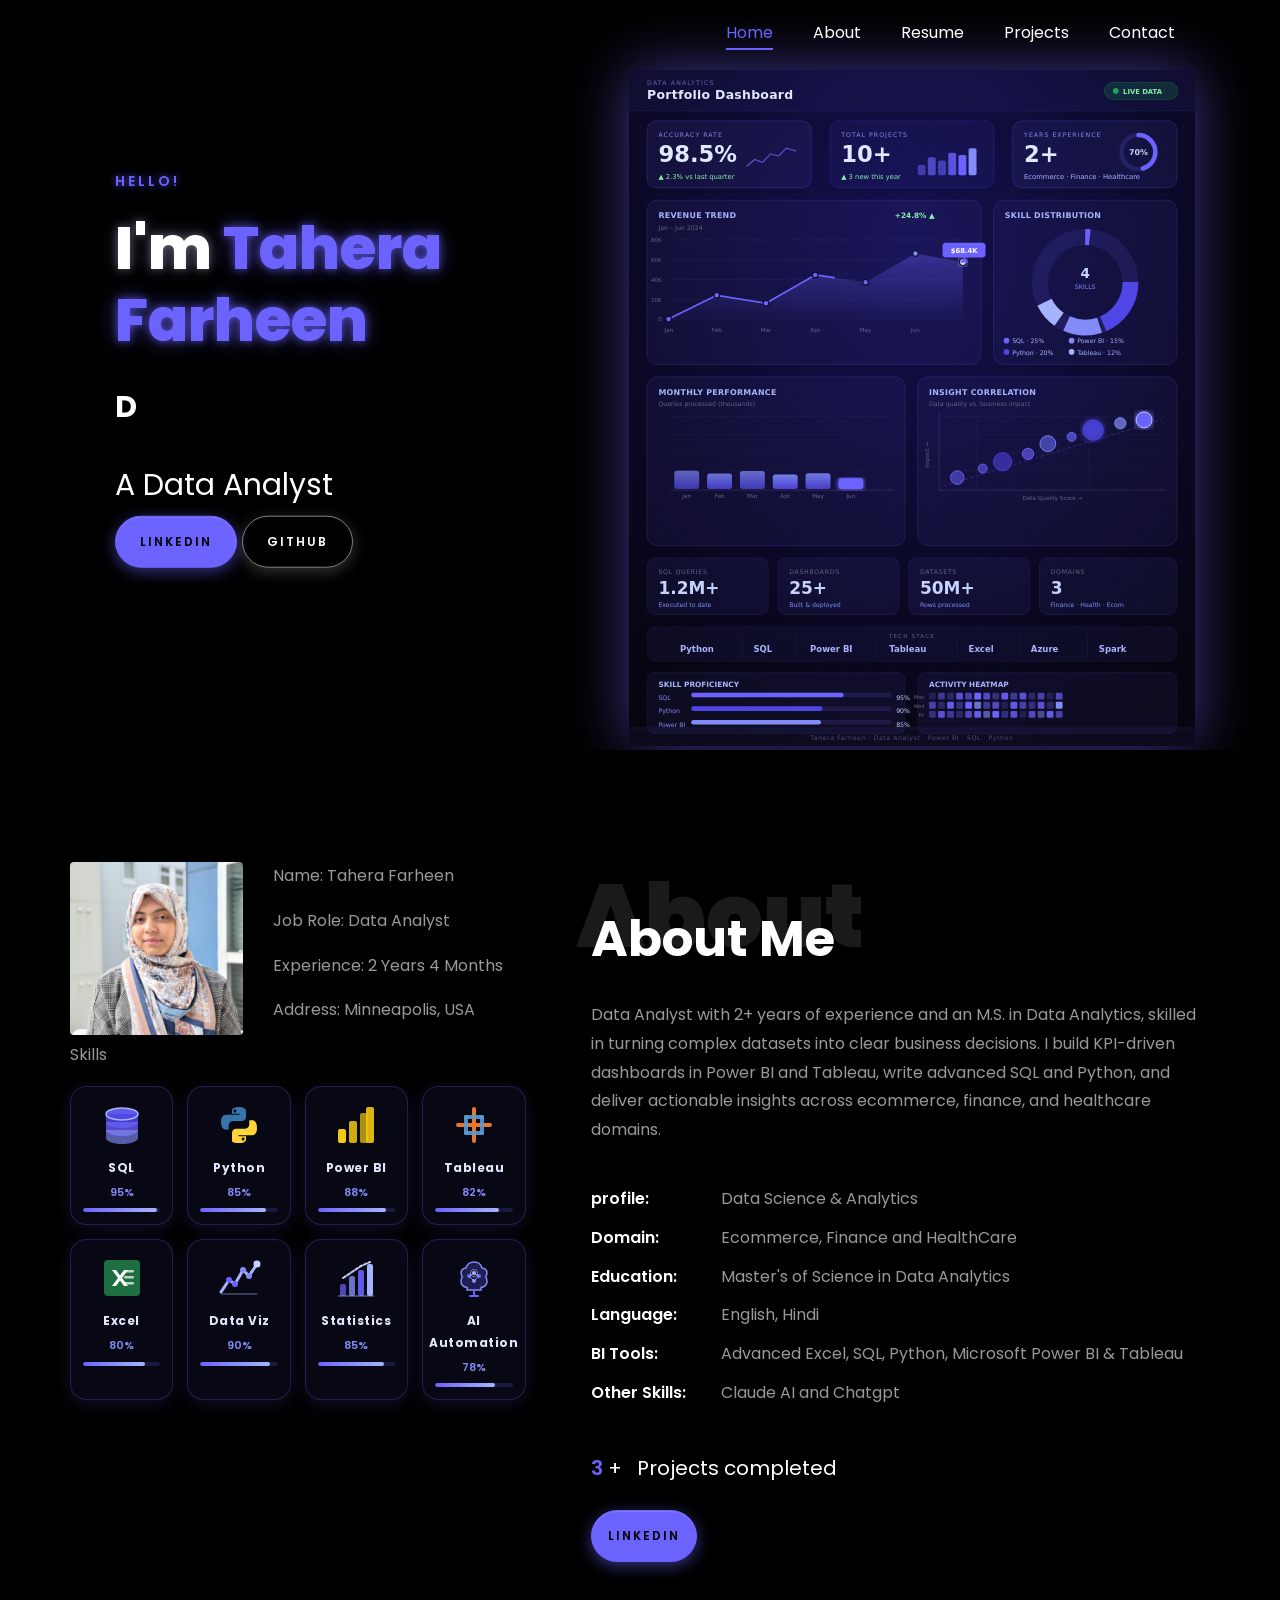
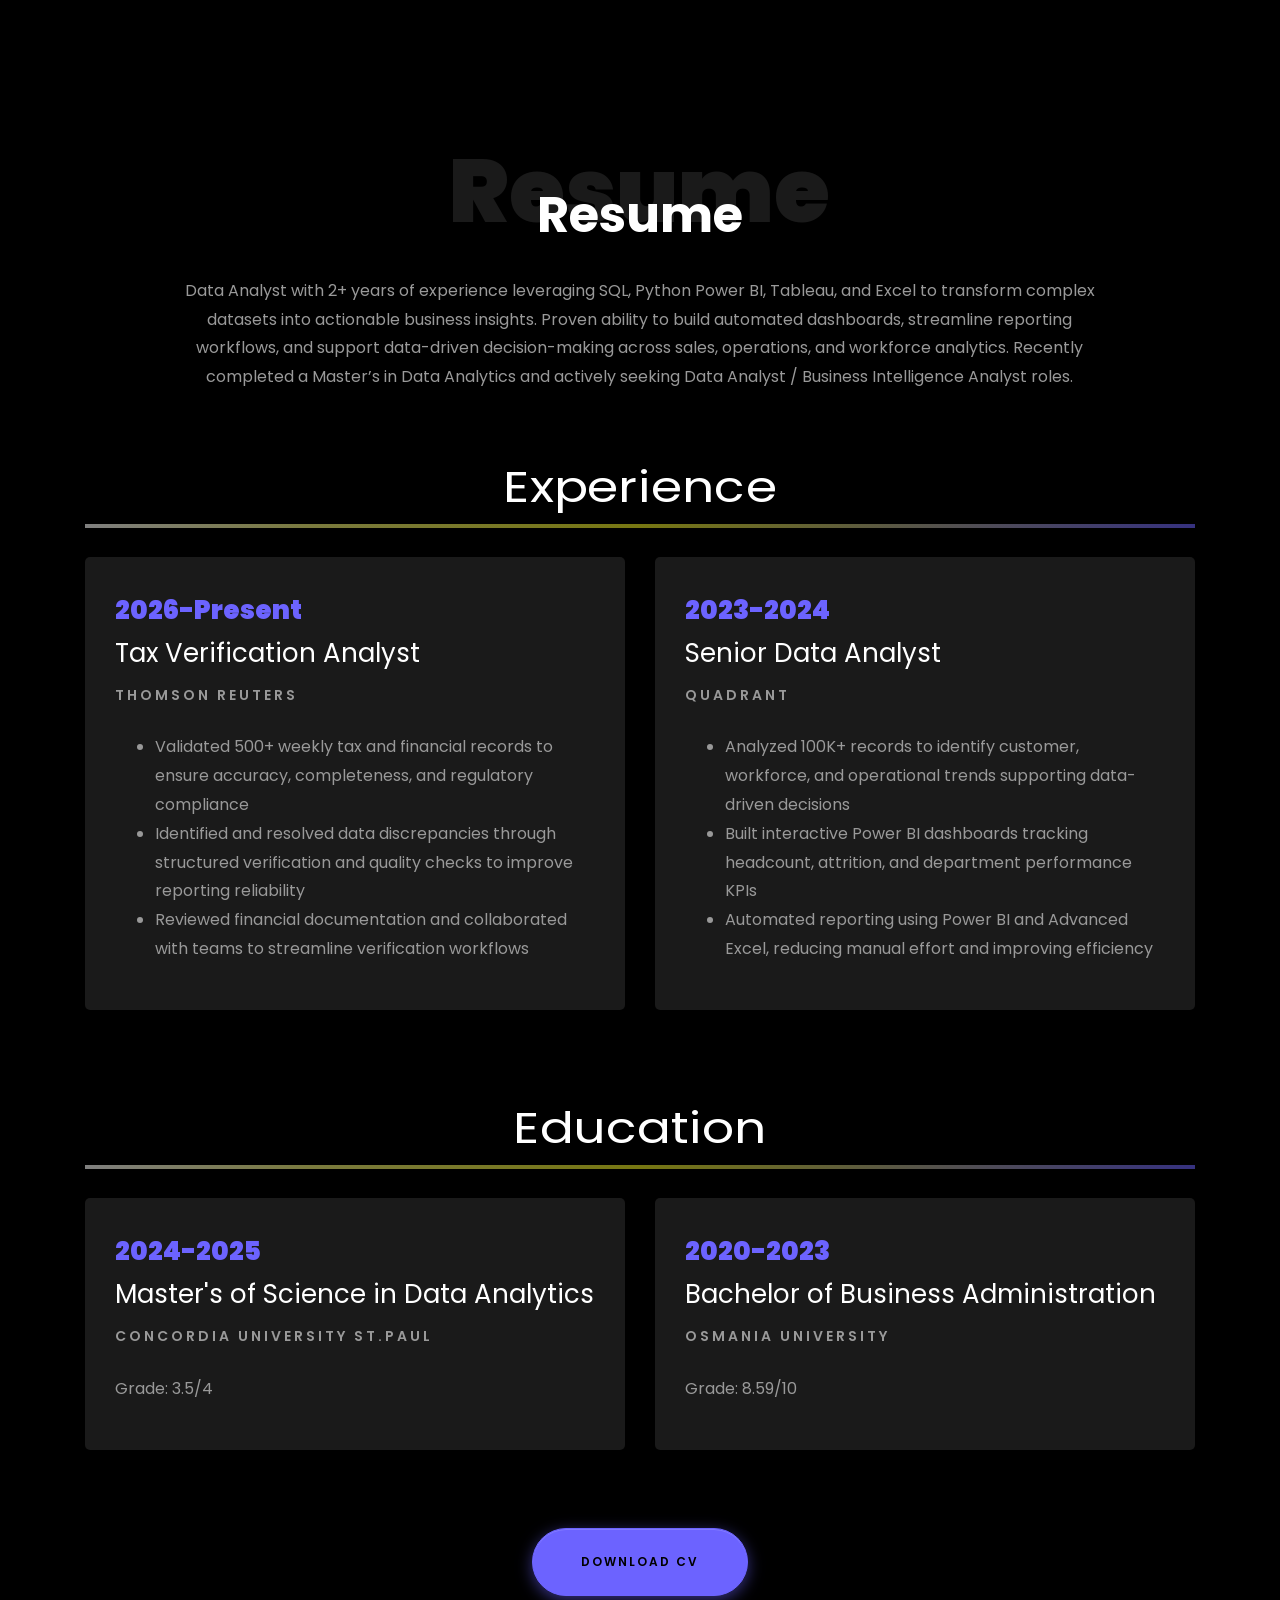
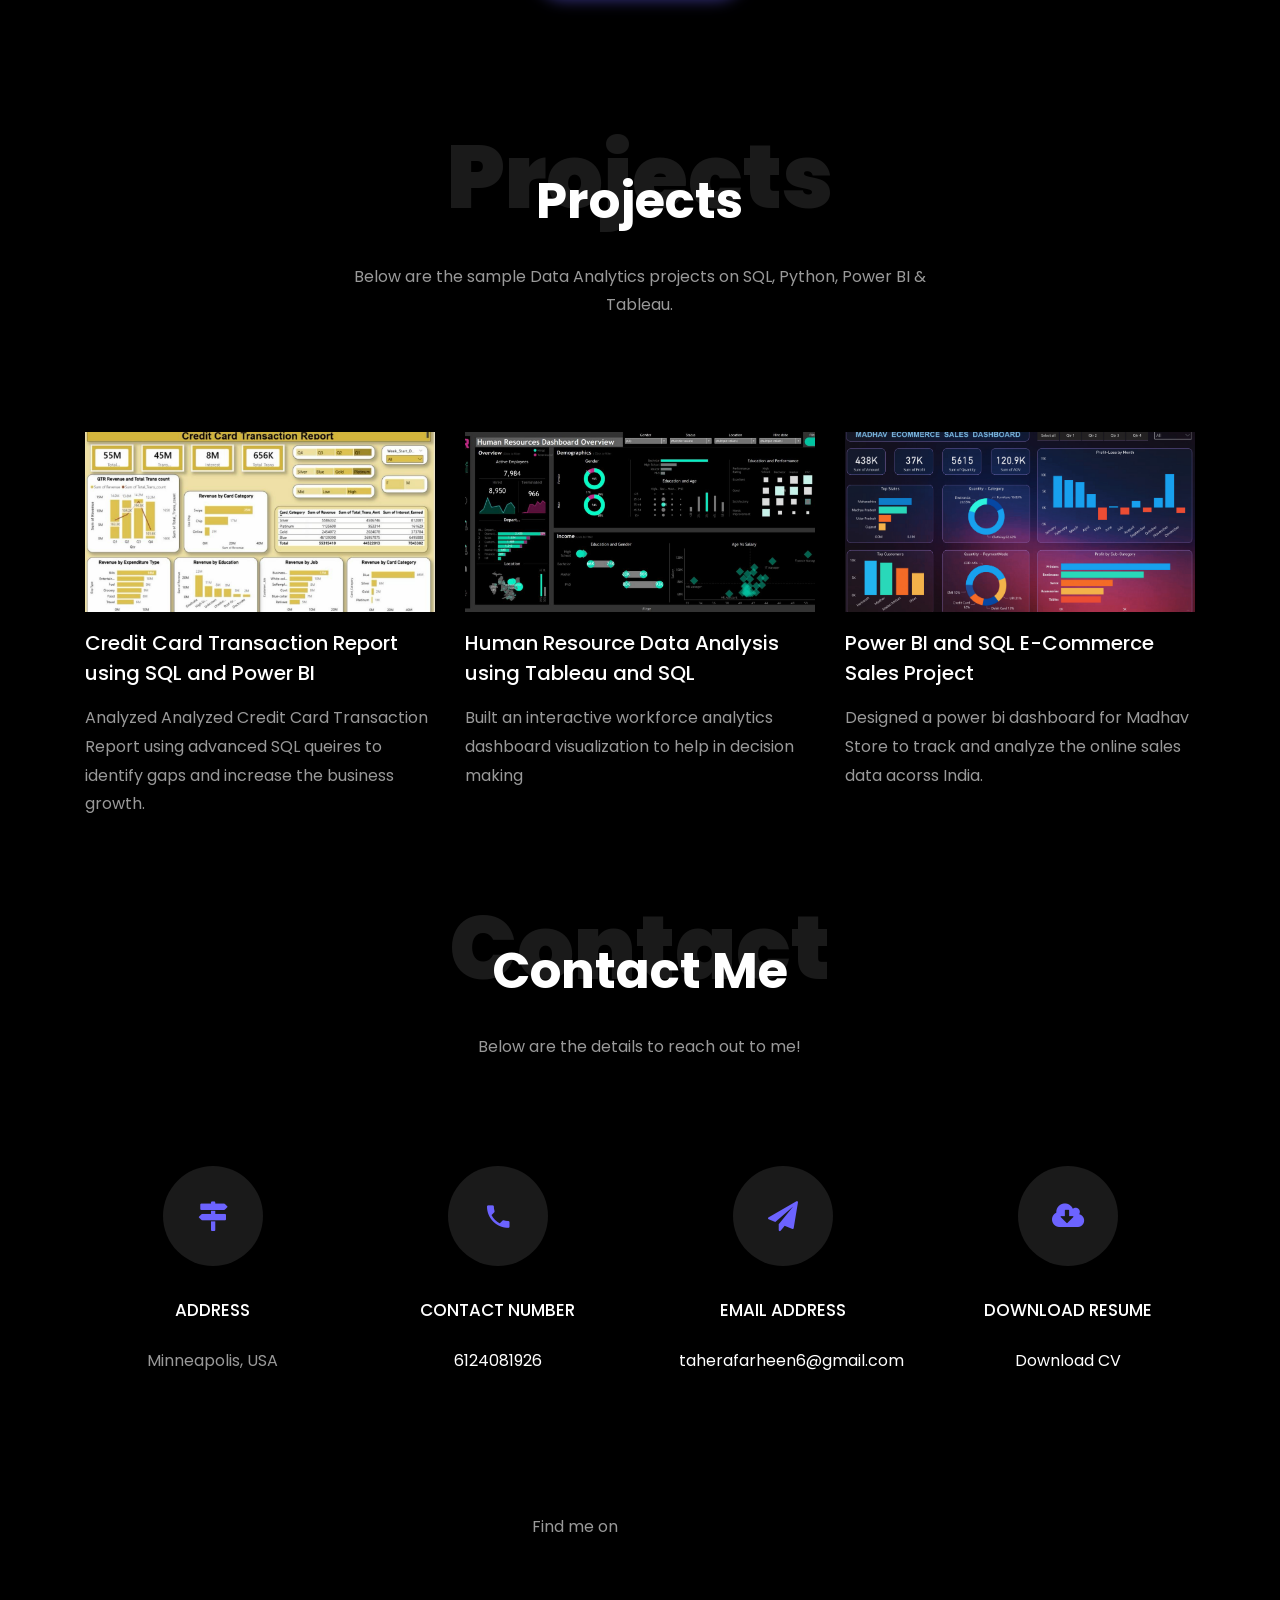
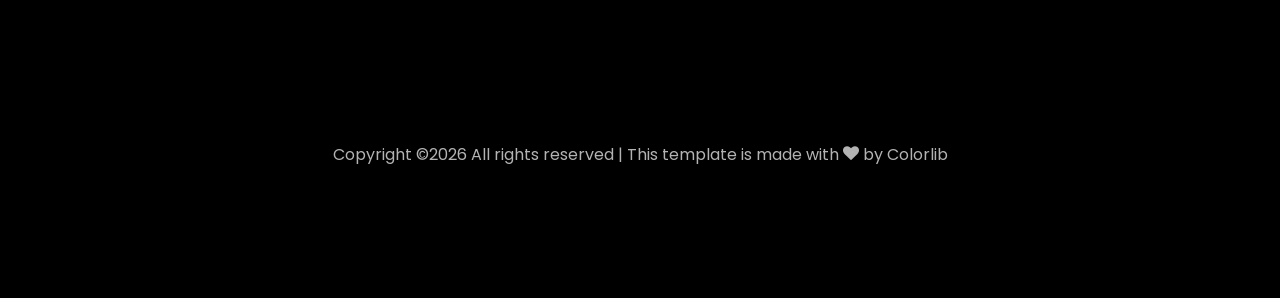
==== index.html @ 36cbd516 "initial commit" ====
<!DOCTYPE html>
<html lang="en">
  <head>
    <title>Tahera Farheen Portfolio</title>
    <meta charset="utf-8">
    <meta name="viewport" content="width=device-width, initial-scale=1, shrink-to-fit=no">
    
    <link href="https://fonts.googleapis.com/css?family=Poppins:100,200,300,400,500,600,700,800,900" rel="stylesheet">

    <link rel="stylesheet" href="css/open-iconic-bootstrap.min.css">
    <link rel="stylesheet" href="css/animate.css">
    
    <link rel="stylesheet" href="css/owl.carousel.min.css">
    <link rel="stylesheet" href="css/owl.theme.default.min.css">
    <link rel="stylesheet" href="css/magnific-popup.css">

    <link rel="stylesheet" href="css/aos.css">

    <link rel="stylesheet" href="css/ionicons.min.css">
    
    <link rel="stylesheet" href="css/flaticon.css">
    <link rel="stylesheet" href="css/icomoon.css">
    <link rel="stylesheet" href="css/style.css">



<style>

/*======================================
//--//-->   SKILL BADGES
======================================*/
.skill-badges-grid {
  display: flex;
  flex-wrap: wrap;
  gap: 14px;
  margin-top: 10px;
}

.skill-badge {
  display: flex;
  flex-direction: column;
  align-items: center;
  background: rgba(108, 99, 255, 0.08);
  border: 1px solid rgba(108, 99, 255, 0.25);
  border-radius: 16px;
  padding: 14px 12px 12px;
  width: calc(25% - 11px);
  min-width: 90px;
  transition: transform 0.25s ease, box-shadow 0.25s ease, border-color 0.25s ease;
  box-shadow: 0 4px 18px rgba(108, 99, 255, 0.15);
  cursor: default;
}

.skill-badge:hover {
  transform: translateY(-5px);
  border-color: rgba(108, 99, 255, 0.6);
  box-shadow: 0 8px 28px rgba(108, 99, 255, 0.35);
}

.skill-badge-icon {
  width: 48px;
  height: 48px;
  margin-bottom: 8px;
}

.skill-badge-icon svg {
  width: 100%;
  height: 100%;
}

.skill-badge-name {
  font-size: 12px;
  font-weight: 700;
  color: #e0e7ff;
  letter-spacing: 0.5px;
  margin-bottom: 4px;
  text-align: center;
}

.skill-badge-pct {
  font-size: 11px;
  color: #818cf8;
  margin-bottom: 6px;
  font-weight: 600;
}

.skill-badge-bar {
  width: 100%;
  height: 4px;
  background: rgba(108, 99, 255, 0.18);
  border-radius: 4px;
  overflow: hidden;
}

.skill-badge-bar div {
  height: 100%;
  background: linear-gradient(90deg, #6C63FF, #a5b4fc);
  border-radius: 4px;
}

@media (max-width: 767px) {
  .skill-badge {
    width: calc(33.33% - 10px);
  }
}

/*======================================
//--//-->   PARTICLE CANVAS
======================================*/
#particles-canvas {
  position: absolute;
  top: 0;
  left: 0;
  width: 100%;
  height: 100%;
  z-index: 1;
  pointer-events: none;
}

.slider-item {
  position: relative;
}

.slider-item .overlay,
.slider-item .container {
  position: relative;
  z-index: 2;
}

/*======================================
//--//-->   SHADOW HEADLINE CENTERING
======================================*/

/* Shift big shadow text upward so h2 sits at its vertical center */
.heading-section {
  padding-top: 2.5rem;
}

.heading-section h1.big {
  top: -0.15em !important;
}

/*======================================
//--//-->   ABOUT
======================================*/

.about-mf .box-shadow-full {
  padding-top: 4rem;
  padding-bottom: 4rem;
}

.about-mf .about-img {
  margin-bottom: 2rem;
}

.about-mf .about-img img {
  margin-left: 10px;
}


.skill-mf .progress {
  /* background-color: #cde1f8; */
  margin: .5rem 0 1.2rem 0;
  border-radius: 0;
  height: .7rem;
}

.skill-mf .progress .progress-bar {
  height: .7rem;
  background-color: #6C63FF;
}


/* Animation styles */
#typing-animation {
  position: relative;
  font-size: 30px;
  font-weight: bold;
  color: rgb(255, 255, 255);
  overflow: hidden;
  white-space: nowrap;
  animation: typing 3s steps(20, end) infinite;
}

#typing-animation:before {
  content: "";
  /* position: absolute; */
  top: 0;
  left: 0;
  width: 0;
  height: 100%;
  background-color: #ccc;
  animation: typing-cursor 0.5s ease-in-out infinite;
}

@keyframes typing {
  from {
    width: 0;
  }
  to {
    width: 100%;
  }
}

@keyframes typing-cursor {
  from {
    width: 5px;
  }
  to {
    width: 0;
  }
}


/* project image zoom effect */

.zoom-effect {
  overflow: hidden;
  transition: transform 0.3s ease-out;
}

.zoom-effect:hover {
  transform: scale(1.1);
}

/*======================================
//--//-->   3D DASHBOARD SHADOW
======================================*/
.one-third.img {
  filter: drop-shadow(0px 0px 30px rgba(108, 99, 255, 0.55))
          drop-shadow(0px 0px 12px rgba(0, 0, 0, 0.7));
}

/*======================================
//--//-->   BUTTON SHADOWS
======================================*/
.btn-primary {
  box-shadow: 0 4px 15px rgba(108, 99, 255, 0.5),
              0 2px 6px rgba(0, 0, 0, 0.4),
              inset 0 1px 0 rgba(255, 255, 255, 0.15) !important;
  transition: box-shadow 0.3s ease, transform 0.2s ease !important;
}
.btn-primary:hover {
  box-shadow: 0 6px 22px rgba(108, 99, 255, 0.7),
              0 4px 10px rgba(0, 0, 0, 0.5),
              inset 0 1px 0 rgba(255, 255, 255, 0.2) !important;
  transform: translateY(-2px);
}
.btn-white, .btn-outline-white {
  box-shadow: 0 4px 15px rgba(255, 255, 255, 0.2),
              0 2px 6px rgba(0, 0, 0, 0.4) !important;
  transition: box-shadow 0.3s ease, transform 0.2s ease !important;
}
.btn-white:hover, .btn-outline-white:hover {
  box-shadow: 0 6px 22px rgba(255, 255, 255, 0.35),
              0 4px 10px rgba(0, 0, 0, 0.5) !important;
  transform: translateY(-2px);
}

/*======================================
//--//-->   TEXT SHADOWS
======================================*/
.owl-carousel.home-slider .slider-item .slider-text .subheading {
  text-shadow:
    0 0 6px rgba(108, 99, 255, 0.7),
    0 0 16px rgba(108, 99, 255, 0.45),
    0 3px 8px rgba(0, 0, 0, 0.7);
}

.owl-carousel.home-slider .slider-item .slider-text h1 {
  text-shadow:
    0 0 8px rgba(255, 255, 255, 0.3),
    0 0 18px rgba(180, 170, 255, 0.3),
    0 4px 12px rgba(0, 0, 0, 0.75);
}

.owl-carousel.home-slider .slider-item .slider-text h1 span {
  text-shadow:
    0 0 8px rgba(108, 99, 255, 0.7),
    0 0 22px rgba(108, 99, 255, 0.45),
    0 4px 12px rgba(0, 0, 0, 0.75);
}

</style>


  </head>
  <body data-spy="scroll" data-target=".site-navbar-target" data-offset="300">
	  
	  
    <nav class="navbar navbar-expand-lg navbar-dark ftco_navbar ftco-navbar-light site-navbar-target" id="ftco-navbar">
	    <div class="container">
	      <!-- <a class="navbar-brand" href="index.html">TAHERA FARHEEN</a> -->
	      <button class="navbar-toggler js-fh5co-nav-toggle fh5co-nav-toggle" type="button" data-toggle="collapse" data-target="#ftco-nav" aria-controls="ftco-nav" aria-expanded="false" aria-label="Toggle navigation">
	        <span class="oi oi-menu"></span> Menu
	      </button>

	      <div class="collapse navbar-collapse" id="ftco-nav">
	        <ul class="navbar-nav nav ml-auto">
	          <li class="nav-item"><a href="#home-section" class="nav-link"><span>Home</span></a></li>
	          <li class="nav-item"><a href="#about-section" class="nav-link"><span>About</span></a></li>
	          <li class="nav-item"><a href="#resume-section" class="nav-link"><span>Resume</span></a></li>
	          <li class="nav-item"><a href="#project-section" class="nav-link"><span>Projects</span></a></li>
	          <li class="nav-item"><a href="#contact-section" class="nav-link"><span>Contact</span></a></li>
	        </ul>
	      </div>
	    </div>
	  </nav>
	  <section id="home-section" class="hero">
		  <div class="home-slider  owl-carousel">
	       <div class="slider-item ">
	      	<canvas id="particles-canvas"></canvas>
	      	<div class="overlay"></div>
	         <div class="container">
	          <div class="row d-md-flex no-gutters slider-text align-items-end justify-content-end" data-scrollax-parent="true">
	          	<div class="one-third js-fullheight order-md-last img" style="background-image:url(images/dashboard-option1.svg); background-size:85% auto; background-position:right 0 top 70px; background-repeat:no-repeat;">
	          	 <div class="overlay"></div>
	          	</div>
		          <div class="one-forth d-flex  align-items-center ftco-animate" data-scrollax=" properties: { translateY: '70%' }">
		          	<div class="text">
		          		<span class="subheading">Hello!</span>
			            <h1 class="mb-4 mt-3">I'm <span>Tahera Farheen</span></h1>

						<!-- Element to contain animated typing -->
						<span id="typing-animation"></span>

						<script>

						// Initialize the typing animation
						const typingAnimationElement = document.getElementById('typing-animation');

						// Create an array of typing text
						const typingTexts = [
						'Data Analyst  ',
						// 'YouTuber  ',
						// 'Teacher   ',
						];

						// Create a function to display the typing animation for a given text
						function playTypingAnimation(text) {
						// Loop through each character and add it to the element
						for (let i = 0; i < text.length; i++) {
							setTimeout(() => {
							typingAnimationElement.textContent += text[i];
							}, i * 200); // Increase the delay to slow down the typing animation
						}

						// Once the animation is complete, reset the text and start over
						setTimeout(() => {
							typingAnimationElement.textContent = '';
							playTypingAnimation(typingTexts[(typingTexts.indexOf(text) + 1) % typingTexts.length]);
						}, text.length * 200);
						}

						// Start the typing animation loop
						playTypingAnimation(typingTexts[0]);

						</script>

						<br>
						<br>
			            <h2>A Data Analyst</h2>
						<!-- <h2 class="d-flex" style="margin-bottom: 0">With over 5 years of experience</h2> -->
						<!-- <br> -->
			            <p><a href="https://www.linkedin.com/in/taherafarheen" class="btn btn-primary py-3 px-4">Linkedin</a> 
							<a href="https://github.com/taherafarheen6-dot" class="btn btn-white btn-outline-white py-3 px-4">GitHub</a></p>
		            </div>
		          </div>
	        	</div>
	        </div>
	      </div>
		</div>
    </section>



    <section class="ftco-about img ftco-section ftco-no-pb" id="about-section">
    	<div class="container">
			<div class="row">
				<div class="row d-flex align-items-stretch">
				<!-- <div class="row d-flex"> -->
					<div class="col-md-6 col-lg-5 d-flex">
						<div class="img-about img d-flex align-items-stretch">
							<div class="overlay">
								<div class="row">
									<div class="col-sm-6 col-md-5">
									  <div class="about-img">
										<img src="images/about-me.png" class="img-fluid rounded b-shadow-a" alt="">
									  </div>
									</div>
									<!-- Details next to profile image -->
									<div class="col-sm-6 col-md-7">
									  <div class="about-info">
										<p><span class="title-s">Name: </span> <span>Tahera Farheen</span></p>
										<p><span class="title-s">Job Role: </span> <span>Data Analyst</span></p>
										<p><span class="title-s">Experience: </span> <span>2 Years 4 Months</span></p>
										<p><span class="title-s">Address: </span> <span>Minneapolis, USA</span></p>
									  </div>
									</div>
								  </div>

								<div class="skill-mf">
  <p class="title-s">Skills</p>
  <div class="skill-badges-grid">

    <!-- SQL -->
    <div class="skill-badge">
      <div class="skill-badge-icon">
        <svg viewBox="0 0 48 48" fill="none" xmlns="http://www.w3.org/2000/svg">
          <ellipse cx="24" cy="13" rx="16" ry="6" fill="#6C63FF" opacity="0.9"/>
          <path d="M8 13v8c0 3.31 7.16 6 16 6s16-2.69 16-6v-8" fill="#4F46E5" opacity="0.85"/>
          <path d="M8 21v8c0 3.31 7.16 6 16 6s16-2.69 16-6v-8" fill="#6C63FF" opacity="0.75"/>
          <path d="M8 29v8c0 3.31 7.16 6 16 6s16-2.69 16-6v-8" fill="#818cf8" opacity="0.65"/>
          <ellipse cx="24" cy="13" rx="16" ry="6" fill="none" stroke="#a5b4fc" stroke-width="1.5"/>
        </svg>
      </div>
      <span class="skill-badge-name">SQL</span>
      <span class="skill-badge-pct">95%</span>
      <div class="skill-badge-bar"><div style="width:95%"></div></div>
    </div>

    <!-- Python -->
    <div class="skill-badge">
      <div class="skill-badge-icon">
        <svg viewBox="0 0 48 48" xmlns="http://www.w3.org/2000/svg">
          <path d="M24.4 6C16.6 6 17 9.4 17 9.4v3.3h7.6v1H11.5S6 13.1 6 21c0 7.9 4.8 7.6 4.8 7.6h2.9v-3.7s-.2-4.8 4.7-4.8h8.1s4.5.1 4.5-4.4V10.4S31.7 6 24.4 6zm-4.5 2.6c.8 0 1.5.7 1.5 1.5s-.7 1.5-1.5 1.5-1.5-.7-1.5-1.5.7-1.5 1.5-1.5z" fill="#3776AB"/>
          <path d="M23.6 42c7.8 0 7.4-3.4 7.4-3.4v-3.3h-7.6v-1h13.1s5.5.6 5.5-7.4c0-7.9-4.8-7.6-4.8-7.6h-2.9v3.7s.2 4.8-4.7 4.8h-8.1s-4.5-.1-4.5 4.4v7.3S16.3 42 23.6 42zm4.5-2.6c-.8 0-1.5-.7-1.5-1.5s.7-1.5 1.5-1.5 1.5.7 1.5 1.5-.7 1.5-1.5 1.5z" fill="#FFD43B"/>
        </svg>
      </div>
      <span class="skill-badge-name">Python</span>
      <span class="skill-badge-pct">85%</span>
      <div class="skill-badge-bar"><div style="width:85%"></div></div>
    </div>

    <!-- Power BI -->
    <div class="skill-badge">
      <div class="skill-badge-icon">
        <svg viewBox="0 0 48 48" fill="none" xmlns="http://www.w3.org/2000/svg">
          <rect x="6" y="28" width="8" height="14" rx="2" fill="#F2C811"/>
          <rect x="17" y="20" width="8" height="22" rx="2" fill="#F2C811" opacity="0.85"/>
          <rect x="28" y="12" width="8" height="30" rx="2" fill="#F2C811" opacity="0.7"/>
          <rect x="34" y="6" width="8" height="36" rx="2" fill="#F2C811" opacity="0.9"/>
        </svg>
      </div>
      <span class="skill-badge-name">Power BI</span>
      <span class="skill-badge-pct">88%</span>
      <div class="skill-badge-bar"><div style="width:88%"></div></div>
    </div>

    <!-- Tableau -->
    <div class="skill-badge">
      <div class="skill-badge-icon">
        <svg viewBox="0 0 48 48" fill="none" xmlns="http://www.w3.org/2000/svg">
          <rect x="22" y="6" width="4" height="36" rx="2" fill="#E8762D"/>
          <rect x="6" y="22" width="36" height="4" rx="2" fill="#E8762D"/>
          <rect x="14" y="14" width="4" height="20" rx="2" fill="#5B9BD5" opacity="0.9"/>
          <rect x="30" y="14" width="4" height="20" rx="2" fill="#5B9BD5" opacity="0.9"/>
          <rect x="14" y="14" width="20" height="4" rx="2" fill="#5B9BD5" opacity="0.9"/>
          <rect x="14" y="30" width="20" height="4" rx="2" fill="#5B9BD5" opacity="0.9"/>
        </svg>
      </div>
      <span class="skill-badge-name">Tableau</span>
      <span class="skill-badge-pct">82%</span>
      <div class="skill-badge-bar"><div style="width:82%"></div></div>
    </div>

    <!-- Excel -->
    <div class="skill-badge">
      <div class="skill-badge-icon">
        <svg viewBox="0 0 48 48" fill="none" xmlns="http://www.w3.org/2000/svg">
          <rect x="6" y="6" width="36" height="36" rx="4" fill="#1D6F42"/>
          <path d="M14 16l6 8-6 8h4l4-5.5 4 5.5h4l-6-8 6-8h-4l-4 5.5-4-5.5z" fill="white"/>
          <rect x="26" y="16" width="10" height="2.5" rx="1" fill="white" opacity="0.7"/>
          <rect x="26" y="22" width="10" height="2.5" rx="1" fill="white" opacity="0.7"/>
          <rect x="26" y="28" width="10" height="2.5" rx="1" fill="white" opacity="0.7"/>
        </svg>
      </div>
      <span class="skill-badge-name">Excel</span>
      <span class="skill-badge-pct">80%</span>
      <div class="skill-badge-bar"><div style="width:80%"></div></div>
    </div>

    <!-- Data Visualization -->
    <div class="skill-badge">
      <div class="skill-badge-icon">
        <svg viewBox="0 0 48 48" fill="none" xmlns="http://www.w3.org/2000/svg">
          <polyline points="6,38 14,26 20,30 28,16 34,22 42,10" stroke="#a5b4fc" stroke-width="3" stroke-linecap="round" stroke-linejoin="round"/>
          <circle cx="14" cy="26" r="3" fill="#6C63FF"/>
          <circle cx="20" cy="30" r="3" fill="#6C63FF"/>
          <circle cx="28" cy="16" r="3" fill="#818cf8"/>
          <circle cx="34" cy="22" r="3" fill="#818cf8"/>
          <circle cx="42" cy="10" r="3.5" fill="#c7d2fe"/>
          <line x1="6" y1="40" x2="42" y2="40" stroke="#a5b4fc" stroke-width="1.5" opacity="0.4"/>
        </svg>
      </div>
      <span class="skill-badge-name">Data Viz</span>
      <span class="skill-badge-pct">90%</span>
      <div class="skill-badge-bar"><div style="width:90%"></div></div>
    </div>

    <!-- Statistical Analysis -->
    <div class="skill-badge">
      <div class="skill-badge-icon">
        <svg viewBox="0 0 48 48" fill="none" xmlns="http://www.w3.org/2000/svg">
          <rect x="8"  y="30" width="6" height="12" rx="2" fill="#6C63FF" opacity="0.7"/>
          <rect x="17" y="22" width="6" height="20" rx="2" fill="#818cf8" opacity="0.8"/>
          <rect x="26" y="16" width="6" height="26" rx="2" fill="#6C63FF" opacity="0.9"/>
          <rect x="35" y="10" width="6" height="32" rx="2" fill="#a5b4fc"/>
          <line x1="6" y1="42" x2="42" y2="42" stroke="#a5b4fc" stroke-width="1.5" opacity="0.5"/>
          <polyline points="11,24 20,18 29,12 38,8" stroke="#c7d2fe" stroke-width="2" stroke-linecap="round" stroke-dasharray="3 2"/>
        </svg>
      </div>
      <span class="skill-badge-name">Statistics</span>
      <span class="skill-badge-pct">85%</span>
      <div class="skill-badge-bar"><div style="width:85%"></div></div>
    </div>

    <!-- AI Automation -->
    <div class="skill-badge">
      <div class="skill-badge-icon">
        <svg viewBox="0 0 48 48" fill="none" xmlns="http://www.w3.org/2000/svg">
          <!-- Brain outline -->
          <path d="M24 8c-4 0-7 2.5-8 6-2.5 0-5 2-5 5 0 1.5.5 2.8 1.4 3.8C11.5 24 11 25.5 11 27c0 3.5 2.5 6 6 6.5V36h14v-2.5c3.5-.5 6-3 6-6.5 0-1.5-.5-3-1.4-4.2.9-1 1.4-2.3 1.4-3.8 0-3-2.5-5-5-5-1-3.5-4-6-8-6z" fill="rgba(108,99,255,0.25)" stroke="#818cf8" stroke-width="1.5"/>
          <!-- Circuit lines -->
          <line x1="24" y1="36" x2="24" y2="42" stroke="#6C63FF" stroke-width="2" stroke-linecap="round"/>
          <line x1="20" y1="42" x2="28" y2="42" stroke="#6C63FF" stroke-width="2" stroke-linecap="round"/>
          <!-- Nodes inside brain -->
          <circle cx="19" cy="22" r="2" fill="#6C63FF"/>
          <circle cx="24" cy="19" r="2" fill="#a5b4fc"/>
          <circle cx="29" cy="22" r="2" fill="#6C63FF"/>
          <circle cx="24" cy="27" r="2" fill="#818cf8"/>
          <!-- Connecting lines -->
          <line x1="19" y1="22" x2="24" y2="19" stroke="#a5b4fc" stroke-width="1" opacity="0.7"/>
          <line x1="24" y1="19" x2="29" y2="22" stroke="#a5b4fc" stroke-width="1" opacity="0.7"/>
          <line x1="19" y1="22" x2="24" y2="27" stroke="#a5b4fc" stroke-width="1" opacity="0.7"/>
          <line x1="29" y1="22" x2="24" y2="27" stroke="#a5b4fc" stroke-width="1" opacity="0.7"/>
          <!-- Pulse animation dot -->
          <circle cx="24" cy="19" r="4" fill="none" stroke="#c7d2fe" stroke-width="1" opacity="0.5">
            <animate attributeName="r" values="2;6;2" dur="2s" repeatCount="indefinite"/>
            <animate attributeName="opacity" values="0.8;0;0.8" dur="2s" repeatCount="indefinite"/>
          </circle>
        </svg>
      </div>
      <span class="skill-badge-name">AI Automation</span>
      <span class="skill-badge-pct">78%</span>
      <div class="skill-badge-bar"><div style="width:78%"></div></div>
    </div>

  </div>
</div>
							</div>
						</div>
					</div>
					
					<div class="col-md-6 col-lg-7 pl-lg-5 pb-5">
						<div class="row justify-content-start pb-3">
							<div class="col-md-12 heading-section ftco-animate">

								<h1 class="big">About</h1>
								<h2 class="mb-4">About Me</h2>
								
								<p>Data Analyst with 2+ years of experience and an M.S. in Data Analytics, skilled in turning complex datasets into clear business decisions. I build KPI-driven dashboards in Power BI and Tableau, write advanced SQL and Python, and deliver actionable insights across ecommerce, finance, and healthcare domains.</p>
								<ul class="about-info mt-4 px-md-0 px-2">
									<li class="d-flex"><span>profile:</span> <span>Data Science & Analytics </span></li>
									<li class="d-flex"><span>Domain:</span> <span>Ecommerce, Finance and HealthCare</span></li>
									<li class="d-flex"><span>Education:</span> <span>Master's of Science in Data Analytics</span></li>
									<li class="d-flex"><span>Language:</span> <span>English, Hindi</span></li>
									<li class="d-flex"><span>BI Tools:</span> <span>Advanced Excel, SQL, Python, Microsoft Power BI & Tableau</span></li>
									<li class="d-flex"><span>Other Skills:</span> <span>Claude AI and Chatgpt</span></li>
									<!-- <li class="d-flex"><span>Interest:</span> <span>Traveling, Travel Photography, Teaching</span></li> -->
									
								</ul>
							</div>
						</div>


						<div class="counter-wrap ftco-animate d-flex mt-md-3">
							<div class="text">
								<p class="mb-4">
									<span class="number" data-number="10">0</span> <span>+</span>
									<span>&nbsp; Projects completed</span>
								</p>
								<p><a href="https://www.linkedin.com/in/taherafarheen" class="btn btn-primary py-3 px-3">LinkedIn</a></p>
							</div>
						</div>
					</div>
				</div>
			</div>
		</div>
    </section>



	
    <section class="ftco-section ftco-no-pb" id="resume-section">
    	<div class="container">
    		<div class="row justify-content-center pb-5">
          <div class="col-md-10 heading-section text-center ftco-animate">
          	<h1 class="big big-2">Resume</h1>
            <h2 class="mb-4">Resume</h2>
            <p>Data Analyst with 2+ years of experience leveraging SQL, Python Power BI, Tableau, and Excel to transform complex datasets into actionable business insights. Proven ability to build automated dashboards, streamline reporting workflows, and support data-driven decision-making across sales, operations, and workforce analytics. Recently  completed a Master’s in Data Analytics and actively seeking Data Analyst / Business Intelligence Analyst roles.</p>
          </div>
        </div>

		<div class="row justify-content-center text-center">
			<div class="col-md-12">
				<h1 class="big-4">Experience</h1>
				<div class="underline"></div>
			</div>
		</div>
		<br>
		
		<div class="row">
				<div class="col-md-6 d-flex">
					<div class="resume-wrap ftco-animate w-100">
						<span class="date">2026-Present</span>
						<h2>Tax Verification Analyst</h2>
						<span class="position">Thomson Reuters</span>
						<ul class="mt-4">
							<li>Validated 500+ weekly tax and financial records to ensure accuracy, completeness, and regulatory compliance</li>
							<li>Identified and resolved data discrepancies through structured verification and quality checks to improve reporting reliability</li>
							<li>Reviewed financial documentation and collaborated with teams to streamline verification workflows</li>
						</ul>
					</div>
				</div>

				<div class="col-md-6 d-flex">
					<div class="resume-wrap ftco-animate w-100">
						<span class="date">2023-2024</span>
						<h2>Senior Data Analyst</h2>
						<span class="position">Quadrant</span>
						<ul class="mt-4">
							<li>Analyzed 100K+ records to identify customer, workforce, and operational trends supporting data-driven decisions</li>
							<li>Built interactive Power BI dashboards tracking headcount, attrition, and department performance KPIs</li>
							<li>Automated reporting using Power BI and Advanced Excel, reducing manual effort and improving efficiency</li>
						</ul>
					</div>
				</div>
			</div>

		<br>
		<br>

		<div class="row justify-content-center text-center">
			<div class="col-md-12">
				<h1 class="big-4">Education</h1>
				<div class="underline"></div>
			</div>
		</div>
		<br>
		
		
			<div class="row">


    			<div class="col-md-6">
    				<div class="resume-wrap ftco-animate">
    					<span class="date">2024-2025</span>
    					<h2>Master's of Science in Data Analytics</h2>
    					<span class="position">Concordia University St.Paul</span>
    					<p class="mt-4">Grade: 3.5/4</p>
    				</div>
    			</div>

    			<div class="col-md-6">
    				<div class="resume-wrap ftco-animate">
    					<span class="date">2020-2023</span>
    					<h2>Bachelor of Business Administration</h2>
    					<span class="position">Osmania University</span>
    					<p class="mt-4">Grade: 8.59/10</p>
    				</div>
				</div>
    		</div>

    		<div class="row justify-content-center mt-5">
    			<div class="col-md-6 text-center ftco-animate">
    				<p><a href="#" class="btn btn-primary py-4 px-5">Download CV</a></p>
    			</div>
    		</div>
    	</div>
    </section>

   

    <section class="ftco-section ftco-no-pb" id="project-section">
      <div class="container">
        <div class="row justify-content-center mb-5 pb-5">
          <div class="col-md-7 heading-section text-center ftco-animate">
            <h1 class="big big-2">Projects</h1>
            <h2 class="mb-4">Projects</h2>
            <p>Below are the sample Data Analytics projects on SQL, Python, Power BI & Tableau.</p>
          </div>
        </div>
        <div class="row d-flex">
          <div class="col-md-4 d-flex ftco-animate">
          	<div class="blog-entry justify-content-end">
              <a href="https://github.com/taherafarheen6-dot/PowerBI-Credit-Card-Reporting" class="block-20 zoom-effect" style="background-image: url('images/proj_1.jpg');">
              </a>
              <div class="text mt-3 float-right d-block">

                <h3 class="heading"><a href="https://github.com/taherafarheen6-dot/PowerBI-Credit-Card-Reporting">Credit Card Transaction Report using SQL and Power BI</a></h3>
                <p>Analyzed Analyzed Credit Card Transaction Report using advanced SQL queires to identify gaps and increase the business growth.</p>
              </div>
            </div>
          </div>
          <div class="col-md-4 d-flex ftco-animate">
          	<div class="blog-entry justify-content-end">
              <a href="https://github.com/taherafarheen6-dot/Tableau-HR-Project" class="block-20 zoom-effect" style="background-image: url('images/proj_2.jpg');">
              </a>
              <div class="text mt-3 float-right d-block">

                <h3 class="heading"><a href="https://github.com/taherafarheen6-dot/Tableau-HR-Project">Human Resource Data Analysis using Tableau and SQL</a></h3>
                <p>Built an interactive workforce analytics dashboard visualization to help in decision making</p>
              </div>
            </div>
          </div>
          <div class="col-md-4 d-flex ftco-animate">
          	<div class="blog-entry">
              <a href="https://github.com/taherafarheen6-dot/E-Commerce-Sales" class="block-20 zoom-effect" style="background-image: url('images/proj_3.jpg');">
              </a>
              <div class="text mt-3 float-right d-block">

                <h3 class="heading"><a href="https://github.com/taherafarheen6-dot/E-Commerce-Sales">Power BI and SQL E-Commerce Sales Project</a></h3>
                <p>Designed a power bi dashboard for Madhav Store to track and analyze the online sales data acorss India.</p>
              </div>
            </div>
          </div>
        </div>
	<br>
		<!-- added justify-content-center to center align the last two projects
		<div class="row d-flex justify-content-center">  
			<div class="col-md-4 d-flex ftco-animate">
				<div class="blog-entry justify-content-end">
				<a href="https://github.com/rishabhnmishra/sales_forecasting/tree/main" class="block-20 zoom-effect" style="background-image: url('images/proj_4.jpg');">
				</a>
				<div class="text mt-3 float-right d-block">
  
				  <h3 class="heading"><a href="https://github.com/rishabhnmishra/sales_forecasting/tree/main">Sales Forecast- Time Series Forecasting</a></h3>
				  <p>Used multiple machine learning models to forecast sales (retail store) and performed time series analysis.</p>
				</div>
			  </div>
			</div>
			<div class="col-md-4 d-flex ftco-animate">
				<div class="blog-entry justify-content-end">
				<a href="https://github.com/rishabhnmishra/customer_segmentation/blob/main/Customer_Segmentation-final.ipynb" class="block-20 zoom-effect" style="background-image: url('images/proj_5.jpg');">
				</a>
				<div class="text mt-3 float-right d-block"> -->
  
				  <!-- <h3 class="heading"><a href="https://github.com/rishabhnmishra/customer_segmentation/blob/main/Customer_Segmentation-final.ipynb">Customer Segmentation using clustering model</a></h3> -->
				  <!-- <p>Developed a ML model to give various recommendations of financial products &amp; services on target customer groups.</p> -->
				</div>
			  </div>
    </section>

    <section class="ftco-section ftco-no-pt contact-section ftco-no-pb" id="contact-section">
      <div class="container">
      	<div class="row justify-content-center mb-5 pb-3">
          <div class="col-md-7 heading-section text-center ftco-animate">
            <h1 class="big big-2">Contact</h1>
            <h2 class="mb-4">Contact Me</h2>
            <p>Below are the details to reach out to me!</p>
          </div>
        </div>

        <div class="row d-flex contact-info mb-5">
          <div class="col-md-6 col-lg-3 d-flex ftco-animate">
          	<div class="align-self-stretch box p-4 text-center">
          		<div class="icon d-flex align-items-center justify-content-center">
          			<span class="icon-map-signs"></span>
          		</div>
          		<h3 class="mb-4">Address</h3>
	            <p>Minneapolis, USA</p>
	          </div>
          </div>
          <div class="col-md-6 col-lg-3 d-flex ftco-animate">
          	<div class="align-self-stretch box p-4 text-center">
          		<div class="icon d-flex align-items-center justify-content-center">
          			<span class="icon-phone2"></span>
          		</div>
          		<h3 class="mb-4">Contact Number</h3>
	            <p><a href="tel://0101010101">6124081926</a></p>
	          </div>
          </div>
          <div class="col-md-6 col-lg-3 d-flex ftco-animate">
          	<div class="align-self-stretch box p-4 text-center">
          		<div class="icon d-flex align-items-center justify-content-center">
          			<span class="icon-paper-plane"></span>
          		</div>
          		<h3 class="mb-4">Email Address</h3>
	            <p><a href="mailto:info@yoursite.com">taherafarheen6@gmail.com</a></p>
	          </div>
          </div>
          <div class="col-md-6 col-lg-3 d-flex ftco-animate">
          	<div class="align-self-stretch box p-4 text-center">
          		<div class="icon d-flex align-items-center justify-content-center">
          			<span class="icon-cloud-download"></span>
          		</div>
          		<h3 class="mb-4">Download Resume</h3>
	            <p><a href="#">Download CV</a></p>
	          </div>
          </div>

		  <div class="container">
			<br>
			<br>
			<div class="row justify-content-center">
				<div class="col-md-7 ftco-animate text-center">
					<!-- <h2>Have a<span> Question?  </span> <a href="https://forms.gle/uLaTShUKXraAvHJ77" class="btn btn-primary py-3 px-5">Click Here</a> </h2> -->
				</div>
			</div>
				<br>
					<ul class="ftco-footer-social list-unstyled d-flex justify-content-center align-items-center mb-0">
					  <li class="ftco-animate normal-txt">Find me on  </li>
					  <!-- <li class="ftco-animate"><a href="https://www.youtube.com/@RishabhMishraOfficial"><span class="icon-youtube"></span></a></li> -->
					  <li class="ftco-animate"><a href="https://www.linkedin.com/in/taherafarheen"><span class="icon-linkedin"></span></a></li>  
					  <!-- <li class="ftco-animate"><a href="https://twitter.com/rishabhnmishra"><span class="icon-twitter"></span></a></li> -->
					  <!-- <li class="ftco-animate"><a href="https://twitter.com/rishabhnmishra"><span class="icon-facebook"></span></a></li> -->
				      <li class="ftco-animate"><a href="https://github.com/taherafarheen6-dot"><span class="icon-github"></span></a></li>
					</ul>
				<br>
		   </div>
   </div>
 </section>


 
	
    <footer class="ftco-footer ftco-section">
		<div class="container">
		  <div class="row">
			<div class="col-md-12 text-center">
  
			  <p><!-- Link back to Colorlib can't be removed. Template is licensed under CC BY 3.0. -->
	Copyright &copy;<script>document.write(new Date().getFullYear());</script> All rights reserved | This template is made with <i class="icon-heart color-danger" aria-hidden="true"></i> by <a href="https://colorlib.com" target="_blank">Colorlib</a>
	<!-- Link back to Colorlib can't be removed. Template is licensed under CC BY 3.0. --></p>
			</div>
		  </div>
		</div>
	  </footer>


  <!-- loader -->
  <div id="ftco-loader" class="show fullscreen"><svg class="circular" width="48px" height="48px"><circle class="path-bg" cx="24" cy="24" r="22" fill="none" stroke-width="4" stroke="#eeeeee"/><circle class="path" cx="24" cy="24" r="22" fill="none" stroke-width="4" stroke-miterlimit="10" stroke="#4F46E5"/></svg></div>


  <script src="js/jquery.min.js"></script>
  <script src="js/jquery-migrate-3.0.1.min.js"></script>
  <script src="js/popper.min.js"></script>
  <script src="js/bootstrap.min.js"></script>
  <script src="js/jquery.easing.1.3.js"></script>
  <script src="js/jquery.waypoints.min.js"></script>
  <script src="js/jquery.stellar.min.js"></script>
  <script src="js/owl.carousel.min.js"></script>
  <script src="js/jquery.magnific-popup.min.js"></script>
  <script src="js/aos.js"></script>
  <script src="js/jquery.animateNumber.min.js"></script>
  <script src="js/scrollax.min.js"></script>

  <script src="js/main.js"></script>

  <script>
  /* ── PARTICLE / STAR BACKGROUND ── */
  (function () {
    const canvas = document.getElementById('particles-canvas');
    const ctx    = canvas.getContext('2d');

    const COLORS = ['#6C63FF','#818cf8','#a5b4fc','#c7d2fe','#ffffff'];
    const COUNT  = 120;
    let W, H, particles = [];

    function resize() {
      const parent = canvas.parentElement;
      W = canvas.width  = parent.offsetWidth;
      H = canvas.height = parent.offsetHeight;
    }

    function rand(min, max) { return Math.random() * (max - min) + min; }

    function createParticle() {
      const r = rand(0.5, 2.8);
      return {
        x:     rand(0, W),
        y:     rand(0, H),
        r:     r,
        color: COLORS[Math.floor(Math.random() * COLORS.length)],
        alpha: rand(0.15, 0.85),
        vx:    rand(-0.18, 0.18),
        vy:    rand(-0.18, 0.18),
        // twinkle
        twinkleSpeed: rand(0.005, 0.02),
        twinkleDir:   Math.random() > 0.5 ? 1 : -1,
        // glow radius for larger stars
        glow: r > 1.8
      };
    }

    function init() {
      resize();
      particles = Array.from({ length: COUNT }, createParticle);
    }

    function draw() {
      ctx.clearRect(0, 0, W, H);

      particles.forEach(p => {
        // twinkle
        p.alpha += p.twinkleSpeed * p.twinkleDir;
        if (p.alpha >= 0.85 || p.alpha <= 0.1) p.twinkleDir *= -1;

        // move
        p.x += p.vx;
        p.y += p.vy;
        if (p.x < -10) p.x = W + 10;
        if (p.x > W + 10) p.x = -10;
        if (p.y < -10) p.y = H + 10;
        if (p.y > H + 10) p.y = -10;

        // glow for brighter stars
        if (p.glow) {
          const grad = ctx.createRadialGradient(p.x, p.y, 0, p.x, p.y, p.r * 4);
          grad.addColorStop(0, p.color.replace(')', `,${p.alpha})`).replace('rgb', 'rgba').replace('#', 'rgba(').replace('rgba(', 'rgba(').replace(/([0-9a-fA-F]{2})([0-9a-fA-F]{2})([0-9a-fA-F]{2})/, (_,r,g,b) => `${parseInt(r,16)},${parseInt(g,16)},${parseInt(b,16)},`));
          grad.addColorStop(1, 'rgba(0,0,0,0)');
          // simplified glow
          ctx.save();
          ctx.globalAlpha = p.alpha * 0.4;
          ctx.fillStyle   = p.color;
          ctx.shadowColor = p.color;
          ctx.shadowBlur  = 10;
          ctx.beginPath();
          ctx.arc(p.x, p.y, p.r * 3, 0, Math.PI * 2);
          ctx.fill();
          ctx.restore();
        }

        // core dot
        ctx.save();
        ctx.globalAlpha = p.alpha;
        ctx.fillStyle   = p.color;
        ctx.shadowColor = p.color;
        ctx.shadowBlur  = p.glow ? 8 : 3;
        ctx.beginPath();
        ctx.arc(p.x, p.y, p.r, 0, Math.PI * 2);
        ctx.fill();
        ctx.restore();
      });

      requestAnimationFrame(draw);
    }

    window.addEventListener('resize', () => { resize(); });
    init();
    draw();
  })();
  </script>

  </body>
</html>                                                                                                                                                                                                                                     
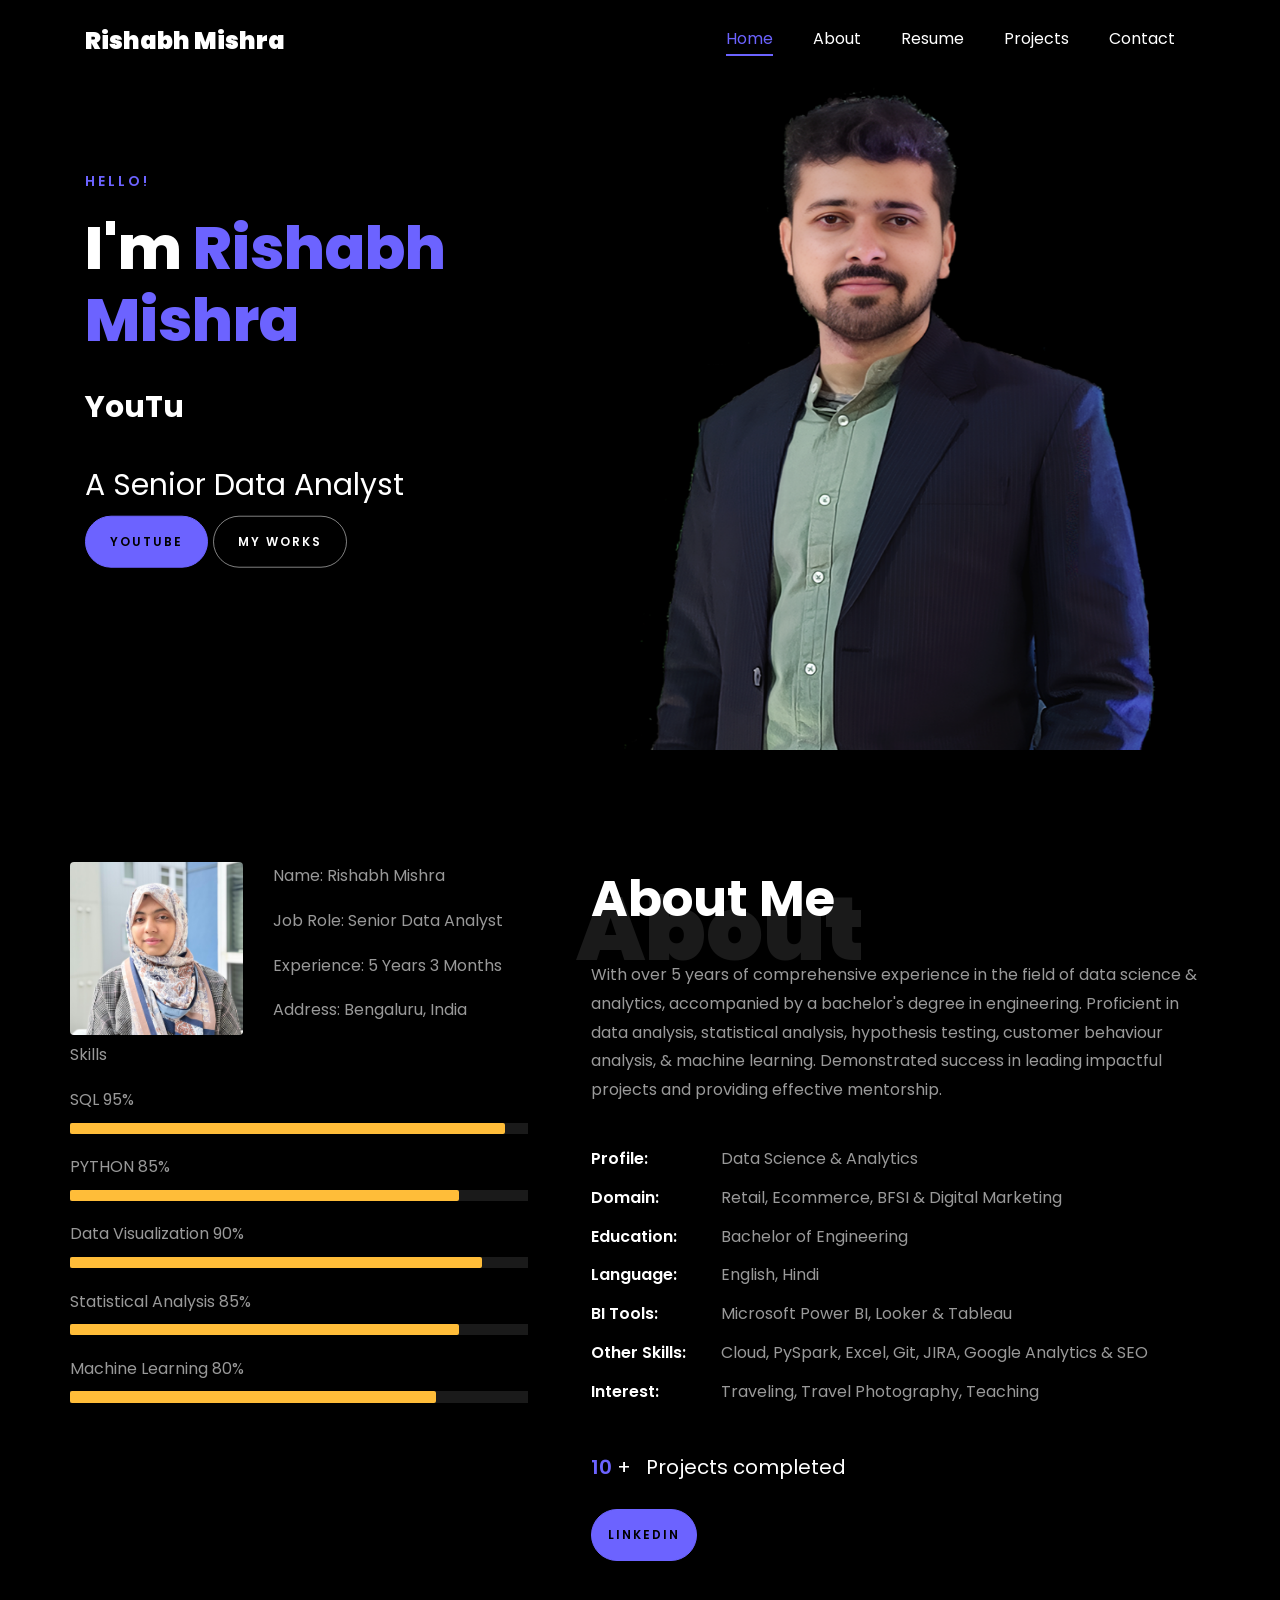
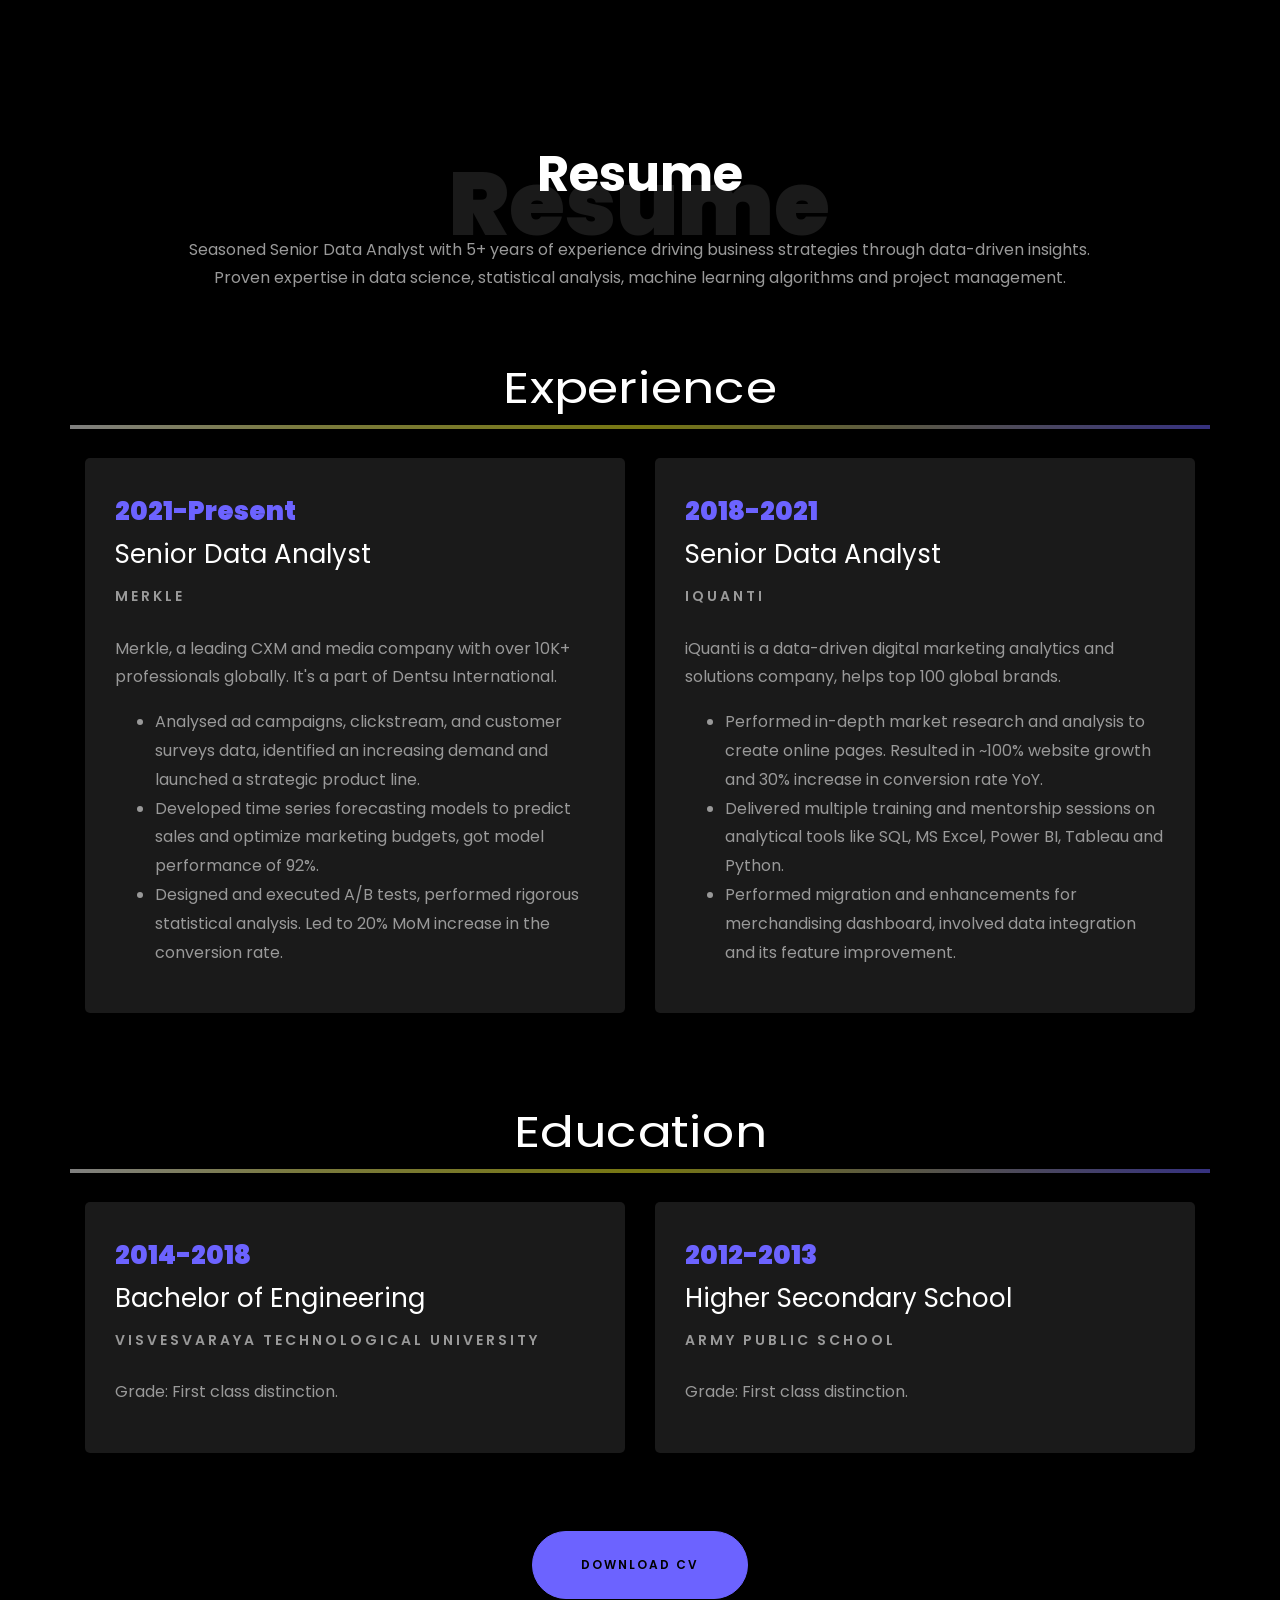
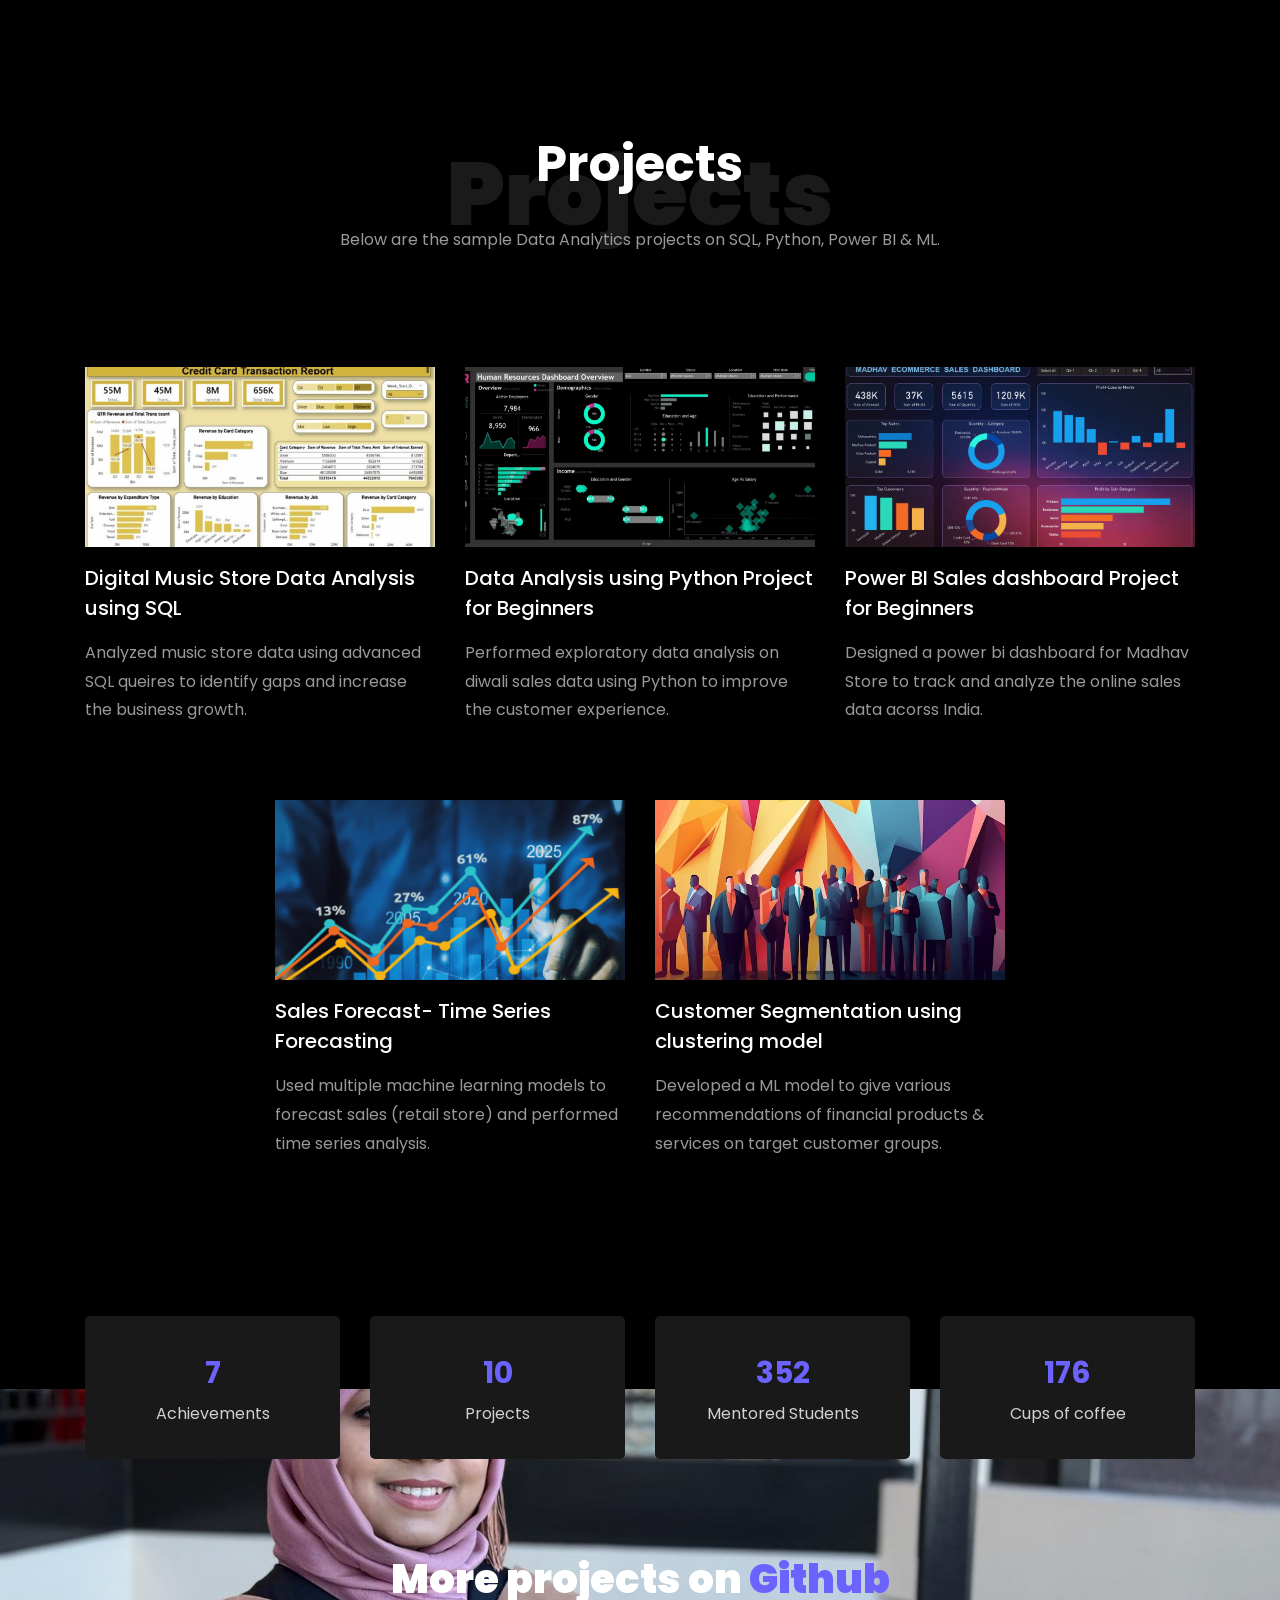
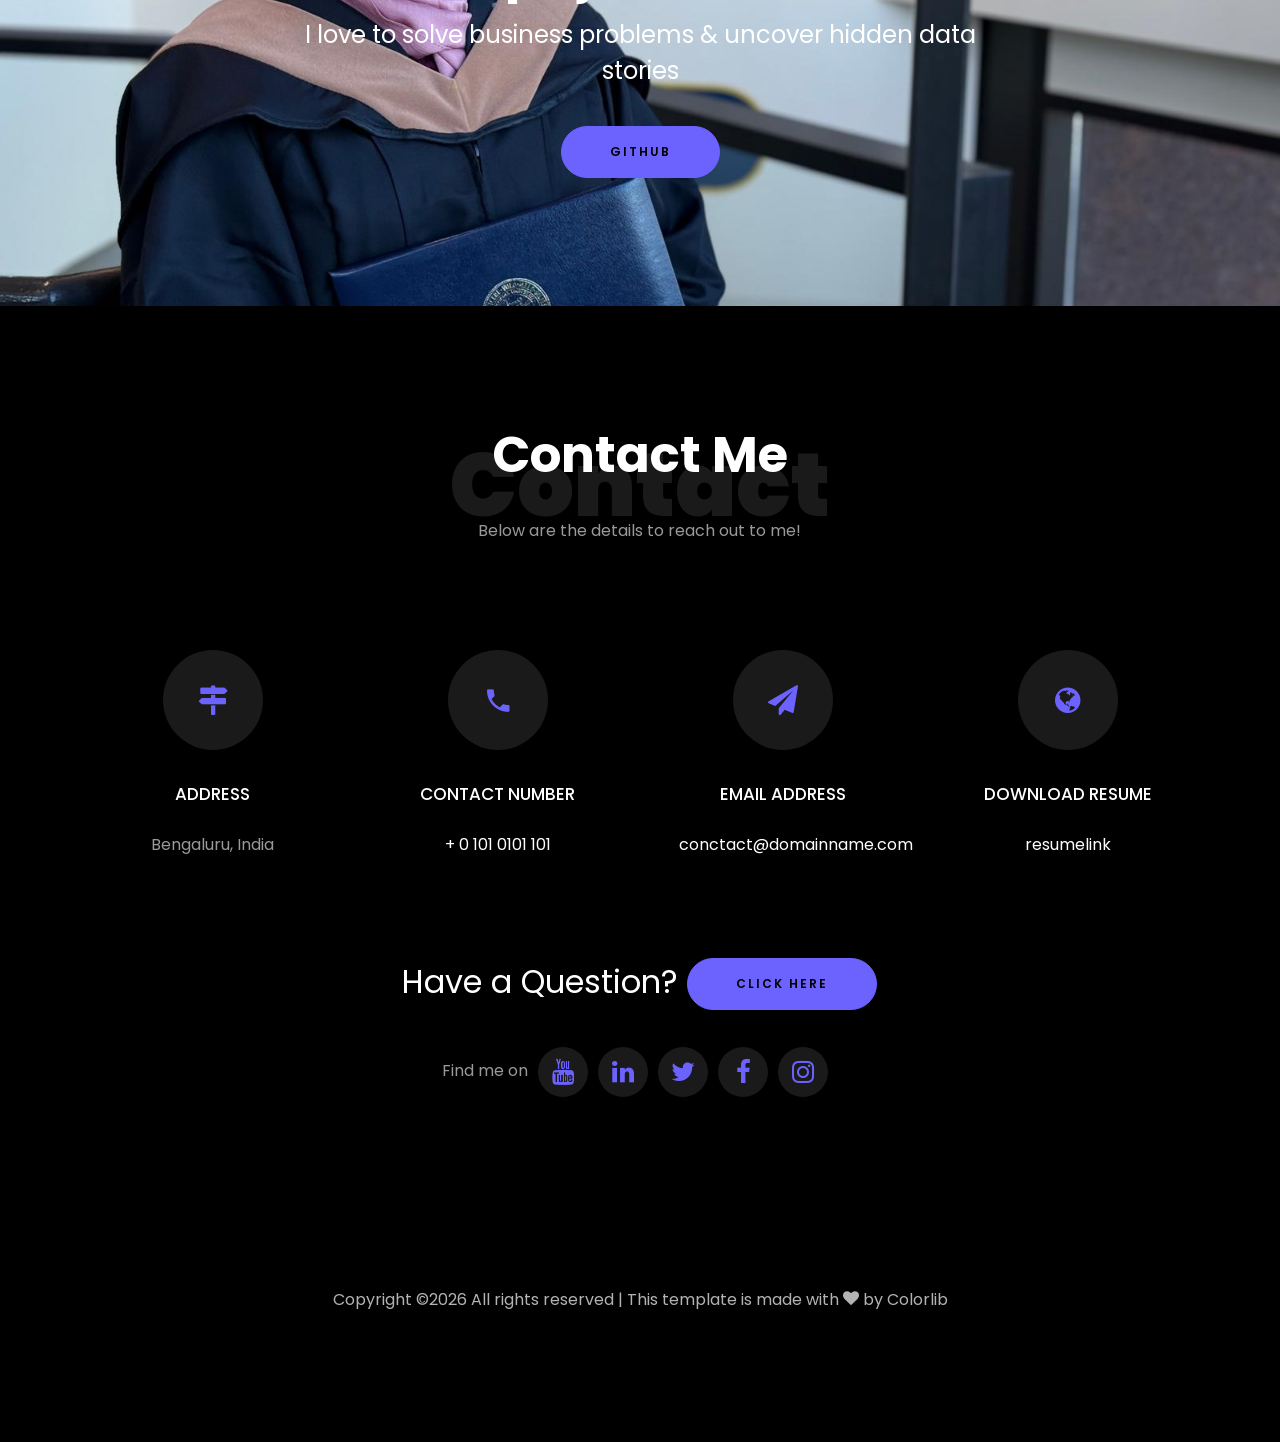
==== commit d266d38f: "Update index.html Remove Senior from job title" ====
--- a/index.html
+++ b/index.html
@@ -1,7 +1,7 @@
 <!DOCTYPE html>
 <html lang="en">
   <head>
-    <title>Tahera Farheen Portfolio</title>
+    <title>Rishabh Mishra Portfolio</title>
     <meta charset="utf-8">
     <meta name="viewport" content="width=device-width, initial-scale=1, shrink-to-fit=no">
     
@@ -27,120 +27,6 @@
 <style>
 
 /*======================================
-//--//-->   SKILL BADGES
-======================================*/
-.skill-badges-grid {
-  display: flex;
-  flex-wrap: wrap;
-  gap: 14px;
-  margin-top: 10px;
-}
-
-.skill-badge {
-  display: flex;
-  flex-direction: column;
-  align-items: center;
-  background: rgba(108, 99, 255, 0.08);
-  border: 1px solid rgba(108, 99, 255, 0.25);
-  border-radius: 16px;
-  padding: 14px 12px 12px;
-  width: calc(25% - 11px);
-  min-width: 90px;
-  transition: transform 0.25s ease, box-shadow 0.25s ease, border-color 0.25s ease;
-  box-shadow: 0 4px 18px rgba(108, 99, 255, 0.15);
-  cursor: default;
-}
-
-.skill-badge:hover {
-  transform: translateY(-5px);
-  border-color: rgba(108, 99, 255, 0.6);
-  box-shadow: 0 8px 28px rgba(108, 99, 255, 0.35);
-}
-
-.skill-badge-icon {
-  width: 48px;
-  height: 48px;
-  margin-bottom: 8px;
-}
-
-.skill-badge-icon svg {
-  width: 100%;
-  height: 100%;
-}
-
-.skill-badge-name {
-  font-size: 12px;
-  font-weight: 700;
-  color: #e0e7ff;
-  letter-spacing: 0.5px;
-  margin-bottom: 4px;
-  text-align: center;
-}
-
-.skill-badge-pct {
-  font-size: 11px;
-  color: #818cf8;
-  margin-bottom: 6px;
-  font-weight: 600;
-}
-
-.skill-badge-bar {
-  width: 100%;
-  height: 4px;
-  background: rgba(108, 99, 255, 0.18);
-  border-radius: 4px;
-  overflow: hidden;
-}
-
-.skill-badge-bar div {
-  height: 100%;
-  background: linear-gradient(90deg, #6C63FF, #a5b4fc);
-  border-radius: 4px;
-}
-
-@media (max-width: 767px) {
-  .skill-badge {
-    width: calc(33.33% - 10px);
-  }
-}
-
-/*======================================
-//--//-->   PARTICLE CANVAS
-======================================*/
-#particles-canvas {
-  position: absolute;
-  top: 0;
-  left: 0;
-  width: 100%;
-  height: 100%;
-  z-index: 1;
-  pointer-events: none;
-}
-
-.slider-item {
-  position: relative;
-}
-
-.slider-item .overlay,
-.slider-item .container {
-  position: relative;
-  z-index: 2;
-}
-
-/*======================================
-//--//-->   SHADOW HEADLINE CENTERING
-======================================*/
-
-/* Shift big shadow text upward so h2 sits at its vertical center */
-.heading-section {
-  padding-top: 2.5rem;
-}
-
-.heading-section h1.big {
-  top: -0.15em !important;
-}
-
-/*======================================
 //--//-->   ABOUT
 ======================================*/
 
@@ -167,7 +53,7 @@
 
 .skill-mf .progress .progress-bar {
   height: .7rem;
-  background-color: #6C63FF;
+  background-color: #ffbd39;
 }
 
 
@@ -223,63 +109,6 @@
   transform: scale(1.1);
 }
 
-/*======================================
-//--//-->   3D DASHBOARD SHADOW
-======================================*/
-.one-third.img {
-  filter: drop-shadow(0px 0px 30px rgba(108, 99, 255, 0.55))
-          drop-shadow(0px 0px 12px rgba(0, 0, 0, 0.7));
-}
-
-/*======================================
-//--//-->   BUTTON SHADOWS
-======================================*/
-.btn-primary {
-  box-shadow: 0 4px 15px rgba(108, 99, 255, 0.5),
-              0 2px 6px rgba(0, 0, 0, 0.4),
-              inset 0 1px 0 rgba(255, 255, 255, 0.15) !important;
-  transition: box-shadow 0.3s ease, transform 0.2s ease !important;
-}
-.btn-primary:hover {
-  box-shadow: 0 6px 22px rgba(108, 99, 255, 0.7),
-              0 4px 10px rgba(0, 0, 0, 0.5),
-              inset 0 1px 0 rgba(255, 255, 255, 0.2) !important;
-  transform: translateY(-2px);
-}
-.btn-white, .btn-outline-white {
-  box-shadow: 0 4px 15px rgba(255, 255, 255, 0.2),
-              0 2px 6px rgba(0, 0, 0, 0.4) !important;
-  transition: box-shadow 0.3s ease, transform 0.2s ease !important;
-}
-.btn-white:hover, .btn-outline-white:hover {
-  box-shadow: 0 6px 22px rgba(255, 255, 255, 0.35),
-              0 4px 10px rgba(0, 0, 0, 0.5) !important;
-  transform: translateY(-2px);
-}
-
-/*======================================
-//--//-->   TEXT SHADOWS
-======================================*/
-.owl-carousel.home-slider .slider-item .slider-text .subheading {
-  text-shadow:
-    0 0 6px rgba(108, 99, 255, 0.7),
-    0 0 16px rgba(108, 99, 255, 0.45),
-    0 3px 8px rgba(0, 0, 0, 0.7);
-}
-
-.owl-carousel.home-slider .slider-item .slider-text h1 {
-  text-shadow:
-    0 0 8px rgba(255, 255, 255, 0.3),
-    0 0 18px rgba(180, 170, 255, 0.3),
-    0 4px 12px rgba(0, 0, 0, 0.75);
-}
-
-.owl-carousel.home-slider .slider-item .slider-text h1 span {
-  text-shadow:
-    0 0 8px rgba(108, 99, 255, 0.7),
-    0 0 22px rgba(108, 99, 255, 0.45),
-    0 4px 12px rgba(0, 0, 0, 0.75);
-}
 
 </style>
 
@@ -290,7 +119,7 @@
 	  
     <nav class="navbar navbar-expand-lg navbar-dark ftco_navbar ftco-navbar-light site-navbar-target" id="ftco-navbar">
 	    <div class="container">
-	      <!-- <a class="navbar-brand" href="index.html">TAHERA FARHEEN</a> -->
+	      <a class="navbar-brand" href="index.html">Rishabh Mishra</a>
 	      <button class="navbar-toggler js-fh5co-nav-toggle fh5co-nav-toggle" type="button" data-toggle="collapse" data-target="#ftco-nav" aria-controls="ftco-nav" aria-expanded="false" aria-label="Toggle navigation">
 	        <span class="oi oi-menu"></span> Menu
 	      </button>
@@ -309,17 +138,16 @@
 	  <section id="home-section" class="hero">
 		  <div class="home-slider  owl-carousel">
 	       <div class="slider-item ">
-	      	<canvas id="particles-canvas"></canvas>
 	      	<div class="overlay"></div>
 	         <div class="container">
 	          <div class="row d-md-flex no-gutters slider-text align-items-end justify-content-end" data-scrollax-parent="true">
-	          	<div class="one-third js-fullheight order-md-last img" style="background-image:url(images/dashboard-option1.svg); background-size:85% auto; background-position:right 0 top 70px; background-repeat:no-repeat;">
+	          	<div class="one-third js-fullheight order-md-last img" style="background-image:url(images/bg_1.png);">
 	          	 <div class="overlay"></div>
 	          	</div>
 		          <div class="one-forth d-flex  align-items-center ftco-animate" data-scrollax=" properties: { translateY: '70%' }">
 		          	<div class="text">
 		          		<span class="subheading">Hello!</span>
-			            <h1 class="mb-4 mt-3">I'm <span>Tahera Farheen</span></h1>
+			            <h1 class="mb-4 mt-3">I'm <span>Rishabh Mishra</span></h1>
 
 						<!-- Element to contain animated typing -->
 						<span id="typing-animation"></span>
@@ -331,9 +159,9 @@
 
 						// Create an array of typing text
 						const typingTexts = [
-						'Data Analyst  ',
-						// 'YouTuber  ',
-						// 'Teacher   ',
+						'Engineer  ',
+						'YouTuber  ',
+						'Teacher   ',
 						];
 
 						// Create a function to display the typing animation for a given text
@@ -359,11 +187,11 @@
 
 						<br>
 						<br>
-			            <h2>A Data Analyst</h2>
+			            <h2>A Senior Data Analyst</h2>
 						<!-- <h2 class="d-flex" style="margin-bottom: 0">With over 5 years of experience</h2> -->
 						<!-- <br> -->
-			            <p><a href="https://www.linkedin.com/in/taherafarheen" class="btn btn-primary py-3 px-4">Linkedin</a> 
-							<a href="https://github.com/taherafarheen6-dot" class="btn btn-white btn-outline-white py-3 px-4">GitHub</a></p>
+			            <p><a href="https://www.youtube.com/@RishabhMishraOfficial" class="btn btn-primary py-3 px-4">YouTube</a> 
+							<a href="https://github.com/rishabhnmishra" class="btn btn-white btn-outline-white py-3 px-4">My works</a></p>
 		            </div>
 		          </div>
 	        	</div>
@@ -391,163 +219,46 @@
 									<!-- Details next to profile image -->
 									<div class="col-sm-6 col-md-7">
 									  <div class="about-info">
-										<p><span class="title-s">Name: </span> <span>Tahera Farheen</span></p>
-										<p><span class="title-s">Job Role: </span> <span>Data Analyst</span></p>
-										<p><span class="title-s">Experience: </span> <span>2 Years 4 Months</span></p>
-										<p><span class="title-s">Address: </span> <span>Minneapolis, USA</span></p>
+										<p><span class="title-s">Name: </span> <span>Rishabh Mishra</span></p>
+										<p><span class="title-s">Job Role: </span> <span>Senior Data Analyst</span></p>
+										<p><span class="title-s">Experience: </span> <span>5 Years 3 Months</span></p>
+										<p><span class="title-s">Address: </span> <span>Bengaluru, India</span></p>
 									  </div>
 									</div>
 								  </div>
 
 								<div class="skill-mf">
-  <p class="title-s">Skills</p>
-  <div class="skill-badges-grid">
-
-    <!-- SQL -->
-    <div class="skill-badge">
-      <div class="skill-badge-icon">
-        <svg viewBox="0 0 48 48" fill="none" xmlns="http://www.w3.org/2000/svg">
-          <ellipse cx="24" cy="13" rx="16" ry="6" fill="#6C63FF" opacity="0.9"/>
-          <path d="M8 13v8c0 3.31 7.16 6 16 6s16-2.69 16-6v-8" fill="#4F46E5" opacity="0.85"/>
-          <path d="M8 21v8c0 3.31 7.16 6 16 6s16-2.69 16-6v-8" fill="#6C63FF" opacity="0.75"/>
-          <path d="M8 29v8c0 3.31 7.16 6 16 6s16-2.69 16-6v-8" fill="#818cf8" opacity="0.65"/>
-          <ellipse cx="24" cy="13" rx="16" ry="6" fill="none" stroke="#a5b4fc" stroke-width="1.5"/>
-        </svg>
-      </div>
-      <span class="skill-badge-name">SQL</span>
-      <span class="skill-badge-pct">95%</span>
-      <div class="skill-badge-bar"><div style="width:95%"></div></div>
-    </div>
-
-    <!-- Python -->
-    <div class="skill-badge">
-      <div class="skill-badge-icon">
-        <svg viewBox="0 0 48 48" xmlns="http://www.w3.org/2000/svg">
-          <path d="M24.4 6C16.6 6 17 9.4 17 9.4v3.3h7.6v1H11.5S6 13.1 6 21c0 7.9 4.8 7.6 4.8 7.6h2.9v-3.7s-.2-4.8 4.7-4.8h8.1s4.5.1 4.5-4.4V10.4S31.7 6 24.4 6zm-4.5 2.6c.8 0 1.5.7 1.5 1.5s-.7 1.5-1.5 1.5-1.5-.7-1.5-1.5.7-1.5 1.5-1.5z" fill="#3776AB"/>
-          <path d="M23.6 42c7.8 0 7.4-3.4 7.4-3.4v-3.3h-7.6v-1h13.1s5.5.6 5.5-7.4c0-7.9-4.8-7.6-4.8-7.6h-2.9v3.7s.2 4.8-4.7 4.8h-8.1s-4.5-.1-4.5 4.4v7.3S16.3 42 23.6 42zm4.5-2.6c-.8 0-1.5-.7-1.5-1.5s.7-1.5 1.5-1.5 1.5.7 1.5 1.5-.7 1.5-1.5 1.5z" fill="#FFD43B"/>
-        </svg>
-      </div>
-      <span class="skill-badge-name">Python</span>
-      <span class="skill-badge-pct">85%</span>
-      <div class="skill-badge-bar"><div style="width:85%"></div></div>
-    </div>
-
-    <!-- Power BI -->
-    <div class="skill-badge">
-      <div class="skill-badge-icon">
-        <svg viewBox="0 0 48 48" fill="none" xmlns="http://www.w3.org/2000/svg">
-          <rect x="6" y="28" width="8" height="14" rx="2" fill="#F2C811"/>
-          <rect x="17" y="20" width="8" height="22" rx="2" fill="#F2C811" opacity="0.85"/>
-          <rect x="28" y="12" width="8" height="30" rx="2" fill="#F2C811" opacity="0.7"/>
-          <rect x="34" y="6" width="8" height="36" rx="2" fill="#F2C811" opacity="0.9"/>
-        </svg>
-      </div>
-      <span class="skill-badge-name">Power BI</span>
-      <span class="skill-badge-pct">88%</span>
-      <div class="skill-badge-bar"><div style="width:88%"></div></div>
-    </div>
-
-    <!-- Tableau -->
-    <div class="skill-badge">
-      <div class="skill-badge-icon">
-        <svg viewBox="0 0 48 48" fill="none" xmlns="http://www.w3.org/2000/svg">
-          <rect x="22" y="6" width="4" height="36" rx="2" fill="#E8762D"/>
-          <rect x="6" y="22" width="36" height="4" rx="2" fill="#E8762D"/>
-          <rect x="14" y="14" width="4" height="20" rx="2" fill="#5B9BD5" opacity="0.9"/>
-          <rect x="30" y="14" width="4" height="20" rx="2" fill="#5B9BD5" opacity="0.9"/>
-          <rect x="14" y="14" width="20" height="4" rx="2" fill="#5B9BD5" opacity="0.9"/>
-          <rect x="14" y="30" width="20" height="4" rx="2" fill="#5B9BD5" opacity="0.9"/>
-        </svg>
-      </div>
-      <span class="skill-badge-name">Tableau</span>
-      <span class="skill-badge-pct">82%</span>
-      <div class="skill-badge-bar"><div style="width:82%"></div></div>
-    </div>
-
-    <!-- Excel -->
-    <div class="skill-badge">
-      <div class="skill-badge-icon">
-        <svg viewBox="0 0 48 48" fill="none" xmlns="http://www.w3.org/2000/svg">
-          <rect x="6" y="6" width="36" height="36" rx="4" fill="#1D6F42"/>
-          <path d="M14 16l6 8-6 8h4l4-5.5 4 5.5h4l-6-8 6-8h-4l-4 5.5-4-5.5z" fill="white"/>
-          <rect x="26" y="16" width="10" height="2.5" rx="1" fill="white" opacity="0.7"/>
-          <rect x="26" y="22" width="10" height="2.5" rx="1" fill="white" opacity="0.7"/>
-          <rect x="26" y="28" width="10" height="2.5" rx="1" fill="white" opacity="0.7"/>
-        </svg>
-      </div>
-      <span class="skill-badge-name">Excel</span>
-      <span class="skill-badge-pct">80%</span>
-      <div class="skill-badge-bar"><div style="width:80%"></div></div>
-    </div>
-
-    <!-- Data Visualization -->
-    <div class="skill-badge">
-      <div class="skill-badge-icon">
-        <svg viewBox="0 0 48 48" fill="none" xmlns="http://www.w3.org/2000/svg">
-          <polyline points="6,38 14,26 20,30 28,16 34,22 42,10" stroke="#a5b4fc" stroke-width="3" stroke-linecap="round" stroke-linejoin="round"/>
-          <circle cx="14" cy="26" r="3" fill="#6C63FF"/>
-          <circle cx="20" cy="30" r="3" fill="#6C63FF"/>
-          <circle cx="28" cy="16" r="3" fill="#818cf8"/>
-          <circle cx="34" cy="22" r="3" fill="#818cf8"/>
-          <circle cx="42" cy="10" r="3.5" fill="#c7d2fe"/>
-          <line x1="6" y1="40" x2="42" y2="40" stroke="#a5b4fc" stroke-width="1.5" opacity="0.4"/>
-        </svg>
-      </div>
-      <span class="skill-badge-name">Data Viz</span>
-      <span class="skill-badge-pct">90%</span>
-      <div class="skill-badge-bar"><div style="width:90%"></div></div>
-    </div>
-
-    <!-- Statistical Analysis -->
-    <div class="skill-badge">
-      <div class="skill-badge-icon">
-        <svg viewBox="0 0 48 48" fill="none" xmlns="http://www.w3.org/2000/svg">
-          <rect x="8"  y="30" width="6" height="12" rx="2" fill="#6C63FF" opacity="0.7"/>
-          <rect x="17" y="22" width="6" height="20" rx="2" fill="#818cf8" opacity="0.8"/>
-          <rect x="26" y="16" width="6" height="26" rx="2" fill="#6C63FF" opacity="0.9"/>
-          <rect x="35" y="10" width="6" height="32" rx="2" fill="#a5b4fc"/>
-          <line x1="6" y1="42" x2="42" y2="42" stroke="#a5b4fc" stroke-width="1.5" opacity="0.5"/>
-          <polyline points="11,24 20,18 29,12 38,8" stroke="#c7d2fe" stroke-width="2" stroke-linecap="round" stroke-dasharray="3 2"/>
-        </svg>
-      </div>
-      <span class="skill-badge-name">Statistics</span>
-      <span class="skill-badge-pct">85%</span>
-      <div class="skill-badge-bar"><div style="width:85%"></div></div>
-    </div>
-
-    <!-- AI Automation -->
-    <div class="skill-badge">
-      <div class="skill-badge-icon">
-        <svg viewBox="0 0 48 48" fill="none" xmlns="http://www.w3.org/2000/svg">
-          <!-- Brain outline -->
-          <path d="M24 8c-4 0-7 2.5-8 6-2.5 0-5 2-5 5 0 1.5.5 2.8 1.4 3.8C11.5 24 11 25.5 11 27c0 3.5 2.5 6 6 6.5V36h14v-2.5c3.5-.5 6-3 6-6.5 0-1.5-.5-3-1.4-4.2.9-1 1.4-2.3 1.4-3.8 0-3-2.5-5-5-5-1-3.5-4-6-8-6z" fill="rgba(108,99,255,0.25)" stroke="#818cf8" stroke-width="1.5"/>
-          <!-- Circuit lines -->
-          <line x1="24" y1="36" x2="24" y2="42" stroke="#6C63FF" stroke-width="2" stroke-linecap="round"/>
-          <line x1="20" y1="42" x2="28" y2="42" stroke="#6C63FF" stroke-width="2" stroke-linecap="round"/>
-          <!-- Nodes inside brain -->
-          <circle cx="19" cy="22" r="2" fill="#6C63FF"/>
-          <circle cx="24" cy="19" r="2" fill="#a5b4fc"/>
-          <circle cx="29" cy="22" r="2" fill="#6C63FF"/>
-          <circle cx="24" cy="27" r="2" fill="#818cf8"/>
-          <!-- Connecting lines -->
-          <line x1="19" y1="22" x2="24" y2="19" stroke="#a5b4fc" stroke-width="1" opacity="0.7"/>
-          <line x1="24" y1="19" x2="29" y2="22" stroke="#a5b4fc" stroke-width="1" opacity="0.7"/>
-          <line x1="19" y1="22" x2="24" y2="27" stroke="#a5b4fc" stroke-width="1" opacity="0.7"/>
-          <line x1="29" y1="22" x2="24" y2="27" stroke="#a5b4fc" stroke-width="1" opacity="0.7"/>
-          <!-- Pulse animation dot -->
-          <circle cx="24" cy="19" r="4" fill="none" stroke="#c7d2fe" stroke-width="1" opacity="0.5">
-            <animate attributeName="r" values="2;6;2" dur="2s" repeatCount="indefinite"/>
-            <animate attributeName="opacity" values="0.8;0;0.8" dur="2s" repeatCount="indefinite"/>
-          </circle>
-        </svg>
-      </div>
-      <span class="skill-badge-name">AI Automation</span>
-      <span class="skill-badge-pct">78%</span>
-      <div class="skill-badge-bar"><div style="width:78%"></div></div>
-    </div>
-
-  </div>
-</div>
+									<p class="title-s">Skills</p>
+									<span>SQL</span> <span class="pull-right">95%</span>
+									<div class="progress">
+										<div class="progress-bar" role="progressbar" style="width: 95%;" aria-valuenow="95" aria-valuemin="0"
+											aria-valuemax="100"></div>
+									</div>
+									
+									<span>PYTHON</span> <span class="pull-right">85%</span>
+									<div class="progress">
+										<div class="progress-bar" role="progressbar" style="width: 85%" aria-valuenow="85" aria-valuemin="0"
+											aria-valuemax="100"></div>
+									</div>
+									
+									<span>Data Visualization</span> <span class="pull-right">90%</span>
+									<div class="progress">
+										<div class="progress-bar" role="progressbar" style="width: 90%" aria-valuenow="90" aria-valuemin="0"
+											aria-valuemax="100"></div>
+									</div>
+									
+									<span>Statistical Analysis</span> <span class="pull-right">85%</span>
+									<div class="progress">
+										<div class="progress-bar" role="progressbar" style="width: 85%" aria-valuenow="85" aria-valuemin="0"
+											aria-valuemax="100"></div>
+									</div>
+									
+									<span>Machine Learning</span> <span class="pull-right">80%</span>
+									<div class="progress">
+										<div class="progress-bar" role="progressbar" style="width: 80%" aria-valuenow="80" aria-valuemin="0"
+											aria-valuemax="100"></div>
+									</div>
+								</div>
 							</div>
 						</div>
 					</div>
@@ -555,19 +266,21 @@
 					<div class="col-md-6 col-lg-7 pl-lg-5 pb-5">
 						<div class="row justify-content-start pb-3">
 							<div class="col-md-12 heading-section ftco-animate">
-
+								
 								<h1 class="big">About</h1>
 								<h2 class="mb-4">About Me</h2>
 								
-								<p>Data Analyst with 2+ years of experience and an M.S. in Data Analytics, skilled in turning complex datasets into clear business decisions. I build KPI-driven dashboards in Power BI and Tableau, write advanced SQL and Python, and deliver actionable insights across ecommerce, finance, and healthcare domains.</p>
+								<p>With over 5 years of comprehensive experience in the field of data science & analytics, accompanied by a bachelor's degree in engineering. 
+									Proficient in data analysis, statistical analysis, hypothesis testing, customer behaviour analysis, &amp; machine learning. 
+									Demonstrated success in leading impactful projects and providing effective mentorship.</p>
 								<ul class="about-info mt-4 px-md-0 px-2">
-									<li class="d-flex"><span>profile:</span> <span>Data Science & Analytics </span></li>
-									<li class="d-flex"><span>Domain:</span> <span>Ecommerce, Finance and HealthCare</span></li>
-									<li class="d-flex"><span>Education:</span> <span>Master's of Science in Data Analytics</span></li>
+									<li class="d-flex"><span>Profile:</span> <span>Data Science &amp; Analytics</span></li>
+									<li class="d-flex"><span>Domain:</span> <span>Retail, Ecommerce, BFSI &amp; Digital Marketing</span></li>
+									<li class="d-flex"><span>Education:</span> <span>Bachelor of Engineering</span></li>
 									<li class="d-flex"><span>Language:</span> <span>English, Hindi</span></li>
-									<li class="d-flex"><span>BI Tools:</span> <span>Advanced Excel, SQL, Python, Microsoft Power BI & Tableau</span></li>
-									<li class="d-flex"><span>Other Skills:</span> <span>Claude AI and Chatgpt</span></li>
-									<!-- <li class="d-flex"><span>Interest:</span> <span>Traveling, Travel Photography, Teaching</span></li> -->
+									<li class="d-flex"><span>BI Tools:</span> <span>Microsoft Power BI, Looker &amp; Tableau</span></li>
+									<li class="d-flex"><span>Other Skills:</span> <span>Cloud, PySpark, Excel, Git, JIRA, Google Analytics &amp; SEO</span></li>
+									<li class="d-flex"><span>Interest:</span> <span>Traveling, Travel Photography, Teaching</span></li>
 									
 								</ul>
 							</div>
@@ -577,10 +290,10 @@
 						<div class="counter-wrap ftco-animate d-flex mt-md-3">
 							<div class="text">
 								<p class="mb-4">
-									<span class="number" data-number="10">0</span> <span>+</span>
+									<span class="number" data-number="30">0</span> <span>+</span>
 									<span>&nbsp; Projects completed</span>
 								</p>
-								<p><a href="https://www.linkedin.com/in/taherafarheen" class="btn btn-primary py-3 px-3">LinkedIn</a></p>
+								<p><a href="https://www.linkedin.com/in/rishabhnmishra/" class="btn btn-primary py-3 px-3">LinkedIn</a></p>
 							</div>
 						</div>
 					</div>
@@ -598,76 +311,75 @@
           <div class="col-md-10 heading-section text-center ftco-animate">
           	<h1 class="big big-2">Resume</h1>
             <h2 class="mb-4">Resume</h2>
-            <p>Data Analyst with 2+ years of experience leveraging SQL, Python Power BI, Tableau, and Excel to transform complex datasets into actionable business insights. Proven ability to build automated dashboards, streamline reporting workflows, and support data-driven decision-making across sales, operations, and workforce analytics. Recently  completed a Master’s in Data Analytics and actively seeking Data Analyst / Business Intelligence Analyst roles.</p>
+            <p>Seasoned Senior Data Analyst with 5+ years of experience driving business strategies through data-driven insights. Proven expertise in data science, statistical analysis, machine learning algorithms and project management.</p>
           </div>
         </div>
 
-		<div class="row justify-content-center text-center">
-			<div class="col-md-12">
-				<h1 class="big-4">Experience</h1>
-				<div class="underline"></div>
-			</div>
+		<div class="row">
+			<h1 class="big-4">Experience</h1>
+			<div class="underline"></div>
 		</div>
 		<br>
 		
 		<div class="row">
-				<div class="col-md-6 d-flex">
-					<div class="resume-wrap ftco-animate w-100">
-						<span class="date">2026-Present</span>
-						<h2>Tax Verification Analyst</h2>
-						<span class="position">Thomson Reuters</span>
-						<ul class="mt-4">
-							<li>Validated 500+ weekly tax and financial records to ensure accuracy, completeness, and regulatory compliance</li>
-							<li>Identified and resolved data discrepancies through structured verification and quality checks to improve reporting reliability</li>
-							<li>Reviewed financial documentation and collaborated with teams to streamline verification workflows</li>
-						</ul>
+				<div class="col-md-6">
+					<div class="resume-wrap ftco-animate">
+						<span class="date">2021-Present</span>
+						<h2>Senior Data Analyst</h2>
+						<span class="position">Merkle</span>
+						<p class="mt-4">Merkle, a leading CXM and media company with over 10K+ professionals globally. It's a part of Dentsu International. 
+							<ul>
+								<li>Analysed ad campaigns, clickstream, and customer surveys data, identified an increasing demand and launched a strategic product line.</li>
+								<li>Developed time series forecasting models to predict sales and optimize marketing budgets, got model performance of 92%.</li>
+								<li>Designed and executed A/B tests, performed rigorous statistical analysis. Led to 20% MoM increase in the conversion rate.</li>
+							</ul>
+						</p>
 					</div>
-				</div>
-
-				<div class="col-md-6 d-flex">
-					<div class="resume-wrap ftco-animate w-100">
-						<span class="date">2023-2024</span>
+
+				</div>
+
+				<div class="col-md-6">
+					<div class="resume-wrap ftco-animate">
+						<span class="date">2018-2021</span>
 						<h2>Senior Data Analyst</h2>
-						<span class="position">Quadrant</span>
-						<ul class="mt-4">
-							<li>Analyzed 100K+ records to identify customer, workforce, and operational trends supporting data-driven decisions</li>
-							<li>Built interactive Power BI dashboards tracking headcount, attrition, and department performance KPIs</li>
-							<li>Automated reporting using Power BI and Advanced Excel, reducing manual effort and improving efficiency</li>
-						</ul>
+						<span class="position">iQuanti</span>
+						<p class="mt-4">iQuanti is a data-driven digital marketing analytics and solutions company, helps top 100 global brands. 
+							<ul>
+								<li>Performed in-depth market research and analysis to create online pages. Resulted in ~100% website growth and 30% increase in conversion rate YoY.</li>
+								<li>Delivered multiple training and mentorship sessions on analytical tools like SQL, MS Excel, Power BI, Tableau and Python.</li>
+								<li>Performed migration and enhancements for merchandising dashboard, involved data integration and its feature improvement.</li>
+							</ul>
+						</p>
 					</div>
+
 				</div>
 			</div>
 
 		<br>
 		<br>
 
-		<div class="row justify-content-center text-center">
-			<div class="col-md-12">
-				<h1 class="big-4">Education</h1>
-				<div class="underline"></div>
-			</div>
+		<div class="row">
+			<h1 class="big-4">Education</h1>
+			<div class="underline"></div>
 		</div>
 		<br>
 		
-		
 			<div class="row">
-
-
     			<div class="col-md-6">
     				<div class="resume-wrap ftco-animate">
-    					<span class="date">2024-2025</span>
-    					<h2>Master's of Science in Data Analytics</h2>
-    					<span class="position">Concordia University St.Paul</span>
-    					<p class="mt-4">Grade: 3.5/4</p>
+    					<span class="date">2014-2018</span>
+    					<h2>Bachelor of Engineering</h2>
+    					<span class="position">Visvesvaraya Technological University</span>
+    					<p class="mt-4">Grade: First class distinction.</p>
     				</div>
     			</div>
 
     			<div class="col-md-6">
     				<div class="resume-wrap ftco-animate">
-    					<span class="date">2020-2023</span>
-    					<h2>Bachelor of Business Administration</h2>
-    					<span class="position">Osmania University</span>
-    					<p class="mt-4">Grade: 8.59/10</p>
+    					<span class="date">2012-2013</span>
+    					<h2>Higher Secondary School</h2>
+    					<span class="position">Army Public School</span>
+    					<p class="mt-4">Grade: First class distinction.</p>
     				</div>
 				</div>
     		</div>
@@ -682,52 +394,52 @@
 
    
 
-    <section class="ftco-section ftco-no-pb" id="project-section">
+    <section class="ftco-section" id="project-section">
       <div class="container">
         <div class="row justify-content-center mb-5 pb-5">
           <div class="col-md-7 heading-section text-center ftco-animate">
             <h1 class="big big-2">Projects</h1>
             <h2 class="mb-4">Projects</h2>
-            <p>Below are the sample Data Analytics projects on SQL, Python, Power BI & Tableau.</p>
+            <p>Below are the sample Data Analytics projects on SQL, Python, Power BI & ML.</p>
           </div>
         </div>
         <div class="row d-flex">
           <div class="col-md-4 d-flex ftco-animate">
           	<div class="blog-entry justify-content-end">
-              <a href="https://github.com/taherafarheen6-dot/PowerBI-Credit-Card-Reporting" class="block-20 zoom-effect" style="background-image: url('images/proj_1.jpg');">
+              <a href="https://github.com/rishabhnmishra/SQL_Music_Store_Analysis/blob/main/Music_Store_Query.sql" class="block-20 zoom-effect" style="background-image: url('images/proj_1.jpg');">
               </a>
               <div class="text mt-3 float-right d-block">
 
-                <h3 class="heading"><a href="https://github.com/taherafarheen6-dot/PowerBI-Credit-Card-Reporting">Credit Card Transaction Report using SQL and Power BI</a></h3>
-                <p>Analyzed Analyzed Credit Card Transaction Report using advanced SQL queires to identify gaps and increase the business growth.</p>
+                <h3 class="heading"><a href="https://github.com/rishabhnmishra/SQL_Music_Store_Analysis/blob/main/Music_Store_Query.sql">Digital Music Store Data Analysis using SQL</a></h3>
+                <p>Analyzed music store data using advanced SQL queires to identify gaps and increase the business growth.</p>
               </div>
             </div>
           </div>
           <div class="col-md-4 d-flex ftco-animate">
           	<div class="blog-entry justify-content-end">
-              <a href="https://github.com/taherafarheen6-dot/Tableau-HR-Project" class="block-20 zoom-effect" style="background-image: url('images/proj_2.jpg');">
+              <a href="https://github.com/rishabhnmishra/Python_Diwali_Sales_Analysis/blob/main/Diwali_Sales_Analysis.ipynb" class="block-20 zoom-effect" style="background-image: url('images/proj_2.jpg');">
               </a>
               <div class="text mt-3 float-right d-block">
 
-                <h3 class="heading"><a href="https://github.com/taherafarheen6-dot/Tableau-HR-Project">Human Resource Data Analysis using Tableau and SQL</a></h3>
-                <p>Built an interactive workforce analytics dashboard visualization to help in decision making</p>
+                <h3 class="heading"><a href="https://github.com/rishabhnmishra/Python_Diwali_Sales_Analysis/blob/main/Diwali_Sales_Analysis.ipynb">Data Analysis using Python Project for Beginners</a></h3>
+                <p>Performed exploratory data analysis on diwali sales data using Python to improve the customer experience.</p>
               </div>
             </div>
           </div>
           <div class="col-md-4 d-flex ftco-animate">
           	<div class="blog-entry">
-              <a href="https://github.com/taherafarheen6-dot/E-Commerce-Sales" class="block-20 zoom-effect" style="background-image: url('images/proj_3.jpg');">
+              <a href="https://github.com/rishabhnmishra/Madhav_Store_Analysis_PowerBI/blob/main/Madhav%20Store%20dashboard.jpg" class="block-20 zoom-effect" style="background-image: url('images/proj_3.jpg');">
               </a>
               <div class="text mt-3 float-right d-block">
 
-                <h3 class="heading"><a href="https://github.com/taherafarheen6-dot/E-Commerce-Sales">Power BI and SQL E-Commerce Sales Project</a></h3>
+                <h3 class="heading"><a href="https://github.com/rishabhnmishra/Madhav_Store_Analysis_PowerBI/blob/main/Madhav%20Store%20dashboard.jpg">Power BI Sales dashboard Project for Beginners</a></h3>
                 <p>Designed a power bi dashboard for Madhav Store to track and analyze the online sales data acorss India.</p>
               </div>
             </div>
           </div>
         </div>
 	<br>
-		<!-- added justify-content-center to center align the last two projects
+		<!-- added justify-content-center to center align the last two projects -->
 		<div class="row d-flex justify-content-center">  
 			<div class="col-md-4 d-flex ftco-animate">
 				<div class="blog-entry justify-content-end">
@@ -744,15 +456,73 @@
 				<div class="blog-entry justify-content-end">
 				<a href="https://github.com/rishabhnmishra/customer_segmentation/blob/main/Customer_Segmentation-final.ipynb" class="block-20 zoom-effect" style="background-image: url('images/proj_5.jpg');">
 				</a>
-				<div class="text mt-3 float-right d-block"> -->
+				<div class="text mt-3 float-right d-block">
   
-				  <!-- <h3 class="heading"><a href="https://github.com/rishabhnmishra/customer_segmentation/blob/main/Customer_Segmentation-final.ipynb">Customer Segmentation using clustering model</a></h3> -->
-				  <!-- <p>Developed a ML model to give various recommendations of financial products &amp; services on target customer groups.</p> -->
+				  <h3 class="heading"><a href="https://github.com/rishabhnmishra/customer_segmentation/blob/main/Customer_Segmentation-final.ipynb">Customer Segmentation using clustering model</a></h3>
+				  <p>Developed a ML model to give various recommendations of financial products &amp; services on target customer groups.</p>
 				</div>
 			  </div>
+			</div>
+		 </div>
+	  </div>
     </section>
 
-    <section class="ftco-section ftco-no-pt contact-section ftco-no-pb" id="contact-section">
+	<section class="ftco-section ftco-no-pt ftco-no-pb ftco-counter img" id="section-counter">
+      <div class="container">
+		<div class="row d-md-flex align-items-center">
+          <div class="col-md d-flex justify-content-center counter-wrap ftco-animate">
+            <div class="block-18">
+              <div class="text">
+                <strong class="number" data-number="20">0</strong>
+                <span>Achievements</span>
+              </div>
+            </div>
+          </div>
+          <div class="col-md d-flex justify-content-center counter-wrap ftco-animate">
+            <div class="block-18">
+              <div class="text">
+                <strong class="number" data-number="30">0</strong>
+                <span>Projects</span>
+              </div>
+            </div>
+          </div>
+          <div class="col-md d-flex justify-content-center counter-wrap ftco-animate">
+            <div class="block-18">
+              <div class="text">
+                <strong class="number" data-number="1000">0</strong>
+                <span>Mentored Students</span>
+              </div>
+            </div>
+          </div>
+          <div class="col-md d-flex justify-content-center counter-wrap ftco-animate">
+            <div class="block-18">
+              <div class="text">
+                <strong class="number" data-number="500">0</strong>
+                <span>Cups of coffee</span>
+              </div>
+            </div>
+          </div>
+        </div>
+      </div>
+	
+	  <div class="ftco-section ftco-hireme img margin-top" style="background-image: url(images/bg_1.jpg)">
+			<!-- <div class="container"> -->
+				<div class="row justify-content-center">
+					<div class="col-md-7 ftco-animate text-center">
+						<h2>More projects on<span> Github  </span> </h2>
+						<div class="heading"> <h4> I love to solve business problems &amp; uncover hidden data stories </h4>
+						<br>
+						<p><a href="https://github.com/rishabhnmishra" class="btn btn-primary py-3 px-5">GitHub</a></p>
+						</div>
+					</div>
+				</div>
+			<!-- </div> -->
+		</div>
+	</section>
+
+
+
+    <section class="ftco-section contact-section ftco-no-pb" id="contact-section">
       <div class="container">
       	<div class="row justify-content-center mb-5 pb-3">
           <div class="col-md-7 heading-section text-center ftco-animate">
@@ -769,7 +539,7 @@
           			<span class="icon-map-signs"></span>
           		</div>
           		<h3 class="mb-4">Address</h3>
-	            <p>Minneapolis, USA</p>
+	            <p>Bengaluru, India</p>
 	          </div>
           </div>
           <div class="col-md-6 col-lg-3 d-flex ftco-animate">
@@ -778,7 +548,7 @@
           			<span class="icon-phone2"></span>
           		</div>
           		<h3 class="mb-4">Contact Number</h3>
-	            <p><a href="tel://0101010101">6124081926</a></p>
+	            <p><a href="tel://0101010101">+ 0 101 0101 101</a></p>
 	          </div>
           </div>
           <div class="col-md-6 col-lg-3 d-flex ftco-animate">
@@ -787,16 +557,16 @@
           			<span class="icon-paper-plane"></span>
           		</div>
           		<h3 class="mb-4">Email Address</h3>
-	            <p><a href="mailto:info@yoursite.com">taherafarheen6@gmail.com</a></p>
+	            <p><a href="mailto:info@yoursite.com">conctact@domainname.com</a></p>
 	          </div>
           </div>
           <div class="col-md-6 col-lg-3 d-flex ftco-animate">
           	<div class="align-self-stretch box p-4 text-center">
           		<div class="icon d-flex align-items-center justify-content-center">
-          			<span class="icon-cloud-download"></span>
+          			<span class="icon-globe"></span>
           		</div>
           		<h3 class="mb-4">Download Resume</h3>
-	            <p><a href="#">Download CV</a></p>
+	            <p><a href="#">resumelink</a></p>
 	          </div>
           </div>
 
@@ -805,17 +575,17 @@
 			<br>
 			<div class="row justify-content-center">
 				<div class="col-md-7 ftco-animate text-center">
-					<!-- <h2>Have a<span> Question?  </span> <a href="https://forms.gle/uLaTShUKXraAvHJ77" class="btn btn-primary py-3 px-5">Click Here</a> </h2> -->
+					<h2>Have a<span> Question?  </span> <a href="https://forms.gle/uLaTShUKXraAvHJ77" class="btn btn-primary py-3 px-5">Click Here</a> </h2>
 				</div>
 			</div>
 				<br>
 					<ul class="ftco-footer-social list-unstyled d-flex justify-content-center align-items-center mb-0">
 					  <li class="ftco-animate normal-txt">Find me on  </li>
-					  <!-- <li class="ftco-animate"><a href="https://www.youtube.com/@RishabhMishraOfficial"><span class="icon-youtube"></span></a></li> -->
-					  <li class="ftco-animate"><a href="https://www.linkedin.com/in/taherafarheen"><span class="icon-linkedin"></span></a></li>  
-					  <!-- <li class="ftco-animate"><a href="https://twitter.com/rishabhnmishra"><span class="icon-twitter"></span></a></li> -->
-					  <!-- <li class="ftco-animate"><a href="https://twitter.com/rishabhnmishra"><span class="icon-facebook"></span></a></li> -->
-				      <li class="ftco-animate"><a href="https://github.com/taherafarheen6-dot"><span class="icon-github"></span></a></li>
+					  <li class="ftco-animate"><a href="https://www.youtube.com/@RishabhMishraOfficial"><span class="icon-youtube"></span></a></li>
+					  <li class="ftco-animate"><a href="https://www.linkedin.com/in/rishabhnmishra/"><span class="icon-linkedin"></span></a></li>  
+					  <li class="ftco-animate"><a href="https://twitter.com/rishabhnmishra"><span class="icon-twitter"></span></a></li>
+					  <li class="ftco-animate"><a href="https://twitter.com/rishabhnmishra"><span class="icon-facebook"></span></a></li>
+				      <li class="ftco-animate"><a href="https://www.instagram.com/rishabhnmishra/"><span class="icon-instagram"></span></a></li>
 					</ul>
 				<br>
 		   </div>
@@ -840,7 +610,7 @@
 
 
   <!-- loader -->
-  <div id="ftco-loader" class="show fullscreen"><svg class="circular" width="48px" height="48px"><circle class="path-bg" cx="24" cy="24" r="22" fill="none" stroke-width="4" stroke="#eeeeee"/><circle class="path" cx="24" cy="24" r="22" fill="none" stroke-width="4" stroke-miterlimit="10" stroke="#4F46E5"/></svg></div>
+  <div id="ftco-loader" class="show fullscreen"><svg class="circular" width="48px" height="48px"><circle class="path-bg" cx="24" cy="24" r="22" fill="none" stroke-width="4" stroke="#eeeeee"/><circle class="path" cx="24" cy="24" r="22" fill="none" stroke-width="4" stroke-miterlimit="10" stroke="#F96D00"/></svg></div>
 
 
   <script src="js/jquery.min.js"></script>
@@ -855,103 +625,8 @@
   <script src="js/aos.js"></script>
   <script src="js/jquery.animateNumber.min.js"></script>
   <script src="js/scrollax.min.js"></script>
-
+  
   <script src="js/main.js"></script>
-
-  <script>
-  /* ── PARTICLE / STAR BACKGROUND ── */
-  (function () {
-    const canvas = document.getElementById('particles-canvas');
-    const ctx    = canvas.getContext('2d');
-
-    const COLORS = ['#6C63FF','#818cf8','#a5b4fc','#c7d2fe','#ffffff'];
-    const COUNT  = 120;
-    let W, H, particles = [];
-
-    function resize() {
-      const parent = canvas.parentElement;
-      W = canvas.width  = parent.offsetWidth;
-      H = canvas.height = parent.offsetHeight;
-    }
-
-    function rand(min, max) { return Math.random() * (max - min) + min; }
-
-    function createParticle() {
-      const r = rand(0.5, 2.8);
-      return {
-        x:     rand(0, W),
-        y:     rand(0, H),
-        r:     r,
-        color: COLORS[Math.floor(Math.random() * COLORS.length)],
-        alpha: rand(0.15, 0.85),
-        vx:    rand(-0.18, 0.18),
-        vy:    rand(-0.18, 0.18),
-        // twinkle
-        twinkleSpeed: rand(0.005, 0.02),
-        twinkleDir:   Math.random() > 0.5 ? 1 : -1,
-        // glow radius for larger stars
-        glow: r > 1.8
-      };
-    }
-
-    function init() {
-      resize();
-      particles = Array.from({ length: COUNT }, createParticle);
-    }
-
-    function draw() {
-      ctx.clearRect(0, 0, W, H);
-
-      particles.forEach(p => {
-        // twinkle
-        p.alpha += p.twinkleSpeed * p.twinkleDir;
-        if (p.alpha >= 0.85 || p.alpha <= 0.1) p.twinkleDir *= -1;
-
-        // move
-        p.x += p.vx;
-        p.y += p.vy;
-        if (p.x < -10) p.x = W + 10;
-        if (p.x > W + 10) p.x = -10;
-        if (p.y < -10) p.y = H + 10;
-        if (p.y > H + 10) p.y = -10;
-
-        // glow for brighter stars
-        if (p.glow) {
-          const grad = ctx.createRadialGradient(p.x, p.y, 0, p.x, p.y, p.r * 4);
-          grad.addColorStop(0, p.color.replace(')', `,${p.alpha})`).replace('rgb', 'rgba').replace('#', 'rgba(').replace('rgba(', 'rgba(').replace(/([0-9a-fA-F]{2})([0-9a-fA-F]{2})([0-9a-fA-F]{2})/, (_,r,g,b) => `${parseInt(r,16)},${parseInt(g,16)},${parseInt(b,16)},`));
-          grad.addColorStop(1, 'rgba(0,0,0,0)');
-          // simplified glow
-          ctx.save();
-          ctx.globalAlpha = p.alpha * 0.4;
-          ctx.fillStyle   = p.color;
-          ctx.shadowColor = p.color;
-          ctx.shadowBlur  = 10;
-          ctx.beginPath();
-          ctx.arc(p.x, p.y, p.r * 3, 0, Math.PI * 2);
-          ctx.fill();
-          ctx.restore();
-        }
-
-        // core dot
-        ctx.save();
-        ctx.globalAlpha = p.alpha;
-        ctx.fillStyle   = p.color;
-        ctx.shadowColor = p.color;
-        ctx.shadowBlur  = p.glow ? 8 : 3;
-        ctx.beginPath();
-        ctx.arc(p.x, p.y, p.r, 0, Math.PI * 2);
-        ctx.fill();
-        ctx.restore();
-      });
-
-      requestAnimationFrame(draw);
-    }
-
-    window.addEventListener('resize', () => { resize(); });
-    init();
-    draw();
-  })();
-  </script>
-
+    
   </body>
-</html>                                                                                                                                                                                                                                     +</html>
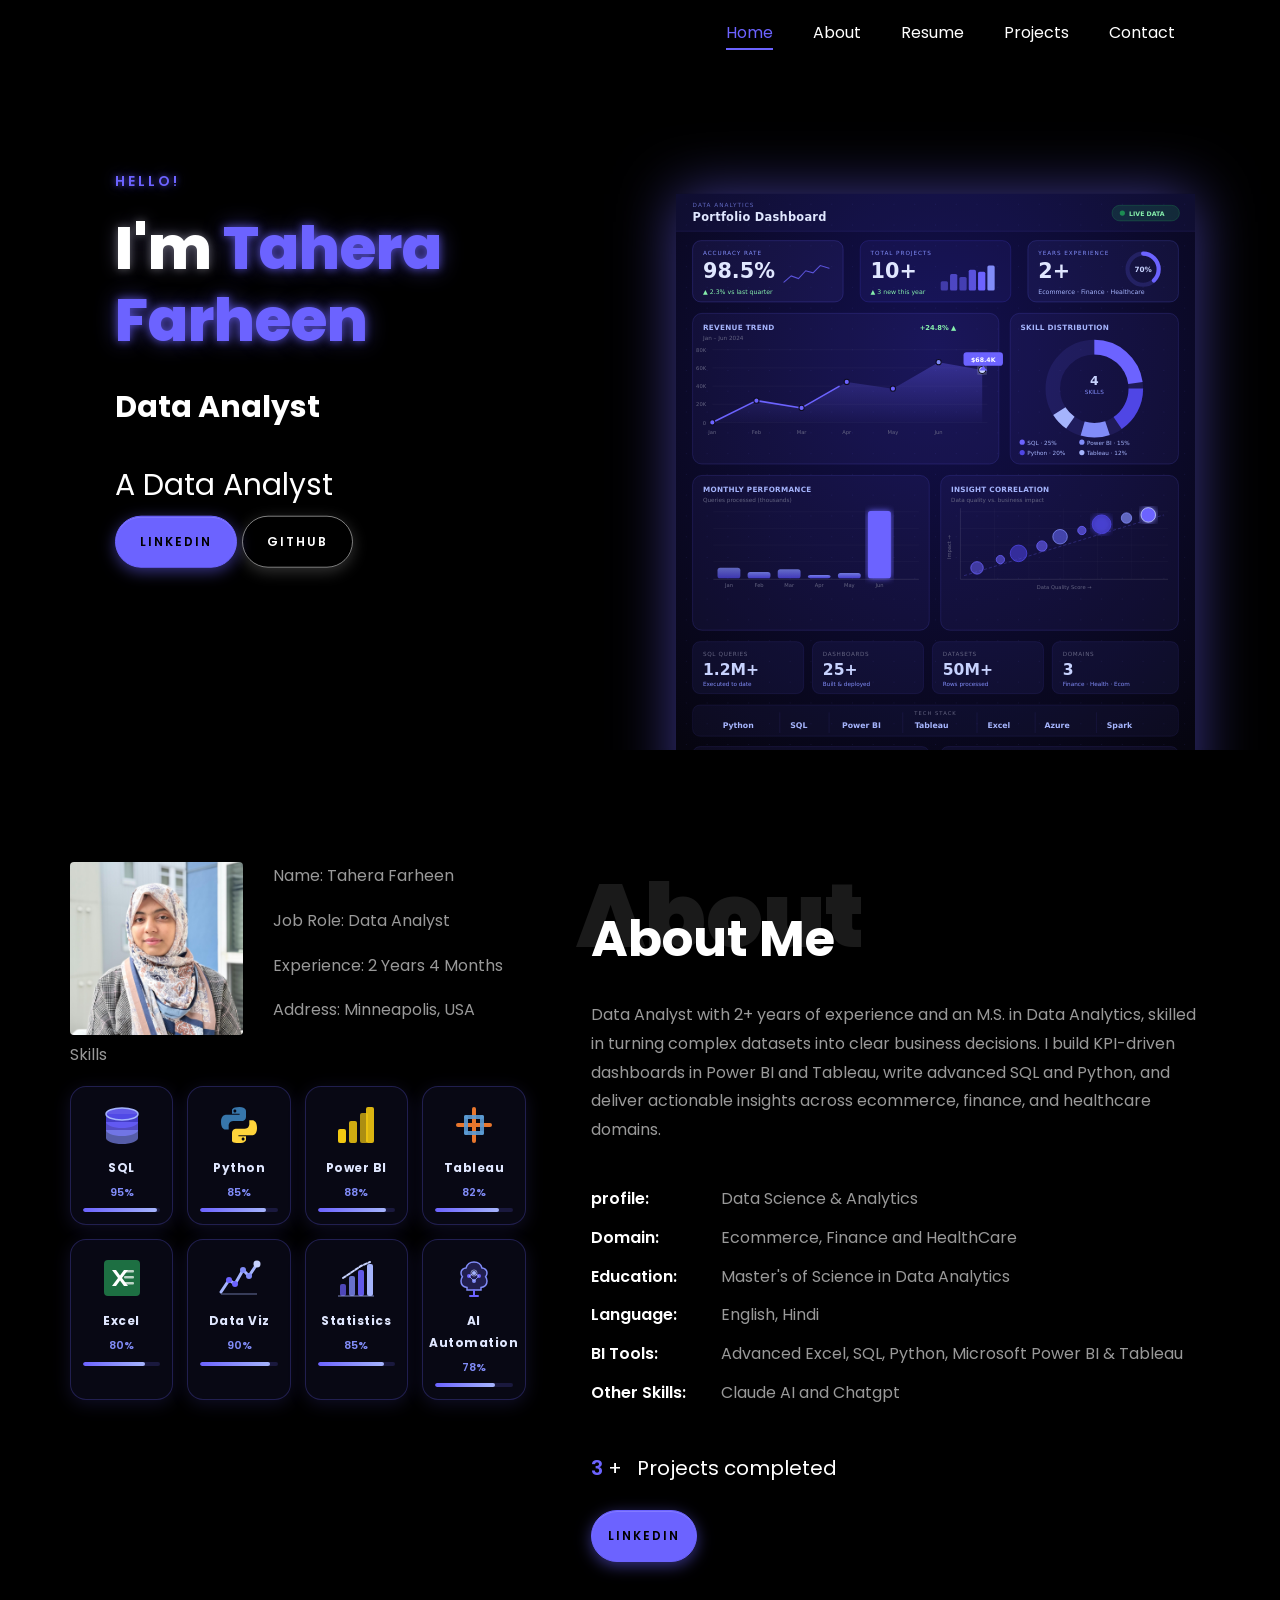
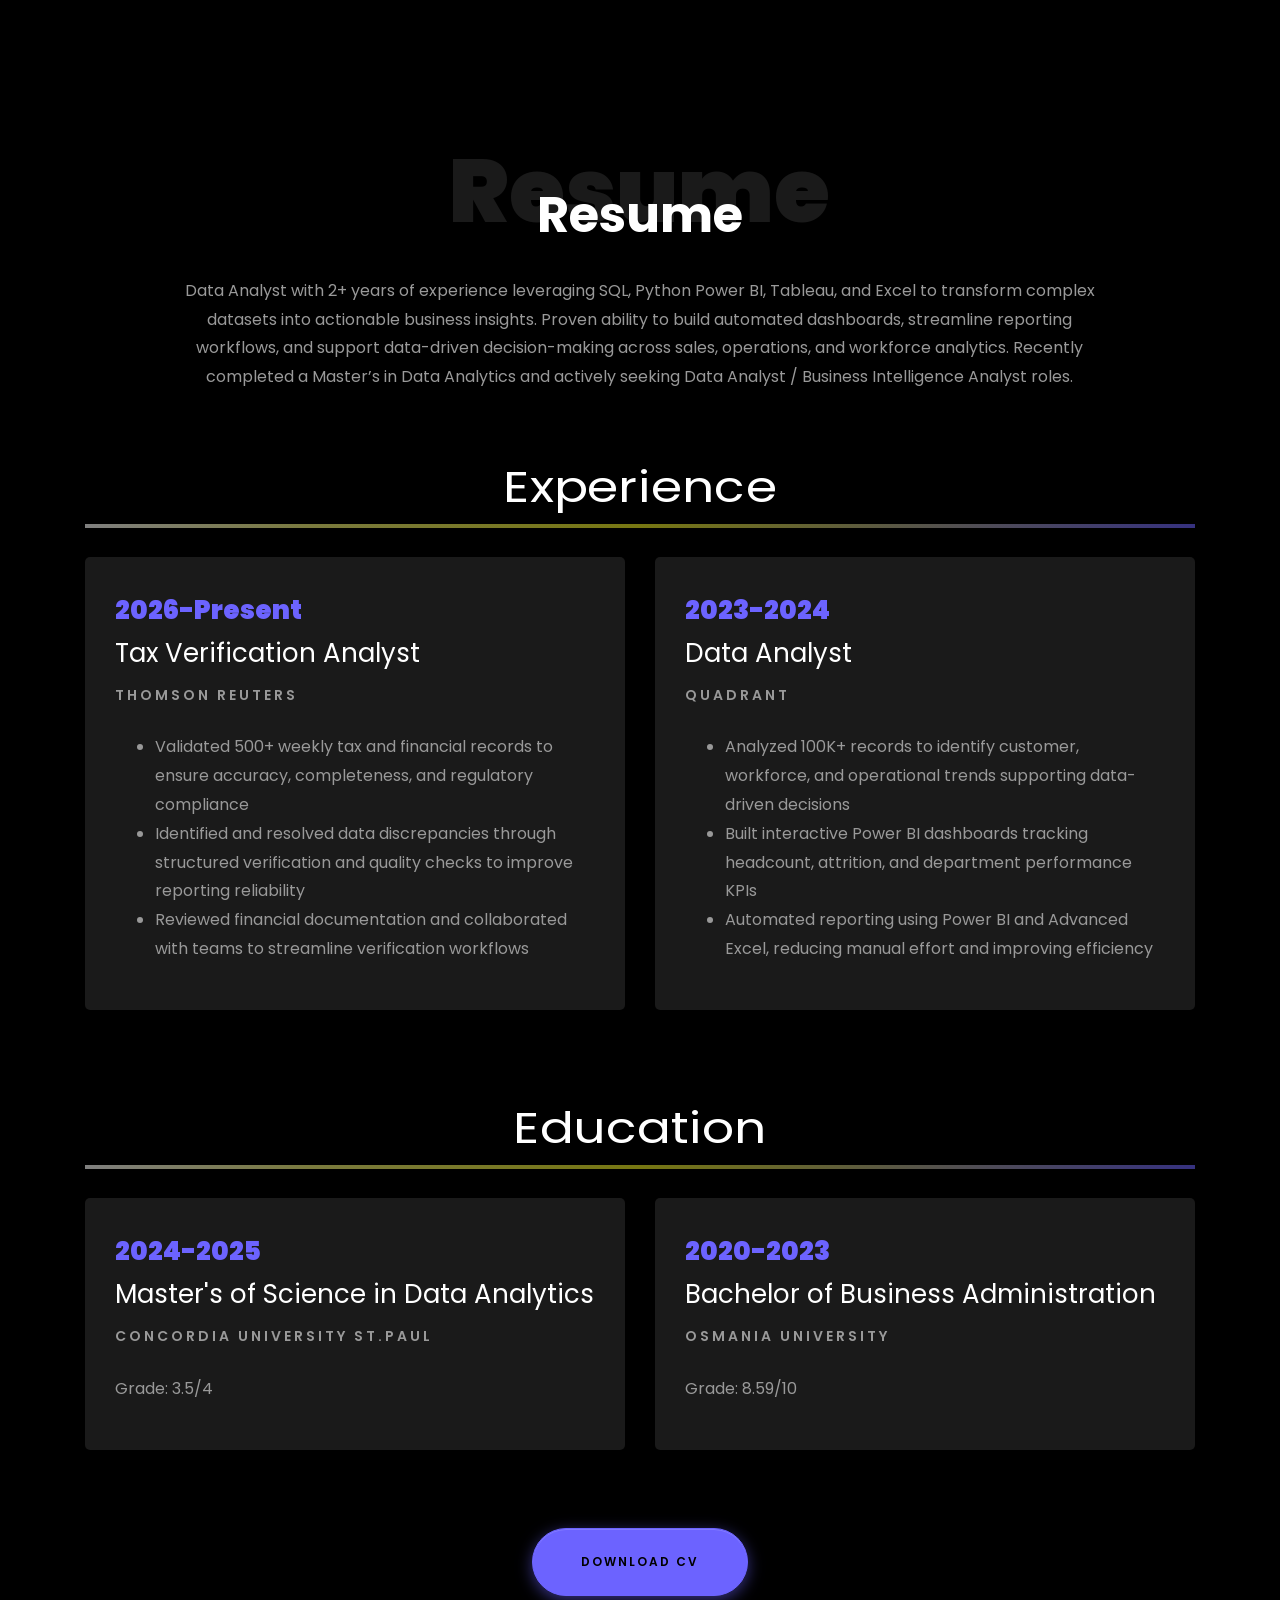
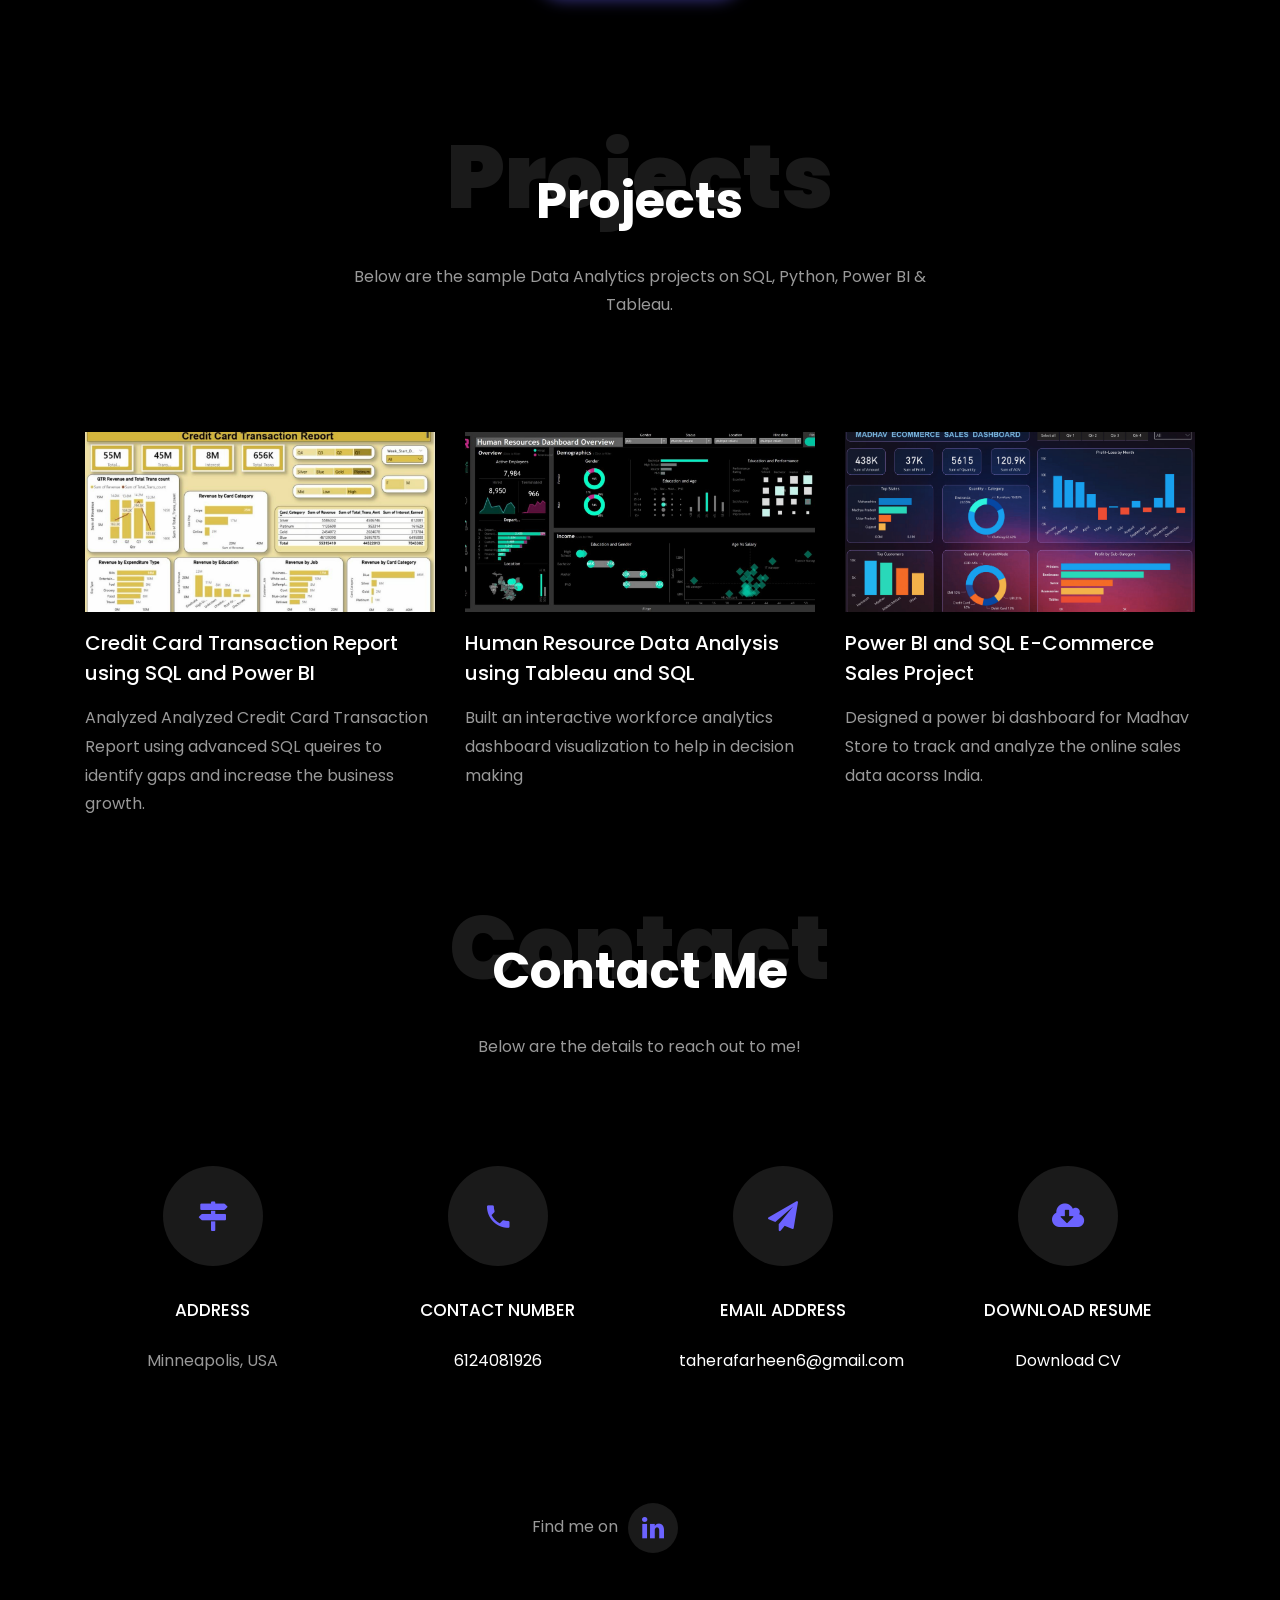
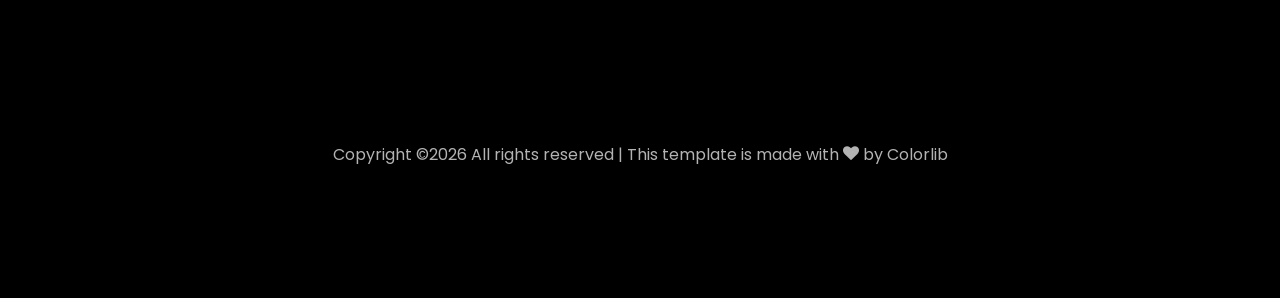
==== commit 0e9d6859: "Update index.html Restore my portfolio" ====
--- a/index.html
+++ b/index.html
@@ -1,7 +1,7 @@
 <!DOCTYPE html>
 <html lang="en">
   <head>
-    <title>Rishabh Mishra Portfolio</title>
+    <title>Tahera Farheen Portfolio</title>
     <meta charset="utf-8">
     <meta name="viewport" content="width=device-width, initial-scale=1, shrink-to-fit=no">
     
@@ -27,6 +27,120 @@
 <style>
 
 /*======================================
+//--//-->   SKILL BADGES
+======================================*/
+.skill-badges-grid {
+  display: flex;
+  flex-wrap: wrap;
+  gap: 14px;
+  margin-top: 10px;
+}
+
+.skill-badge {
+  display: flex;
+  flex-direction: column;
+  align-items: center;
+  background: rgba(108, 99, 255, 0.08);
+  border: 1px solid rgba(108, 99, 255, 0.25);
+  border-radius: 16px;
+  padding: 14px 12px 12px;
+  width: calc(25% - 11px);
+  min-width: 90px;
+  transition: transform 0.25s ease, box-shadow 0.25s ease, border-color 0.25s ease;
+  box-shadow: 0 4px 18px rgba(108, 99, 255, 0.15);
+  cursor: default;
+}
+
+.skill-badge:hover {
+  transform: translateY(-5px);
+  border-color: rgba(108, 99, 255, 0.6);
+  box-shadow: 0 8px 28px rgba(108, 99, 255, 0.35);
+}
+
+.skill-badge-icon {
+  width: 48px;
+  height: 48px;
+  margin-bottom: 8px;
+}
+
+.skill-badge-icon svg {
+  width: 100%;
+  height: 100%;
+}
+
+.skill-badge-name {
+  font-size: 12px;
+  font-weight: 700;
+  color: #e0e7ff;
+  letter-spacing: 0.5px;
+  margin-bottom: 4px;
+  text-align: center;
+}
+
+.skill-badge-pct {
+  font-size: 11px;
+  color: #818cf8;
+  margin-bottom: 6px;
+  font-weight: 600;
+}
+
+.skill-badge-bar {
+  width: 100%;
+  height: 4px;
+  background: rgba(108, 99, 255, 0.18);
+  border-radius: 4px;
+  overflow: hidden;
+}
+
+.skill-badge-bar div {
+  height: 100%;
+  background: linear-gradient(90deg, #6C63FF, #a5b4fc);
+  border-radius: 4px;
+}
+
+@media (max-width: 767px) {
+  .skill-badge {
+    width: calc(33.33% - 10px);
+  }
+}
+
+/*======================================
+//--//-->   PARTICLE CANVAS
+======================================*/
+#particles-canvas {
+  position: absolute;
+  top: 0;
+  left: 0;
+  width: 100%;
+  height: 100%;
+  z-index: 1;
+  pointer-events: none;
+}
+
+.slider-item {
+  position: relative;
+}
+
+.slider-item .overlay,
+.slider-item .container {
+  position: relative;
+  z-index: 2;
+}
+
+/*======================================
+//--//-->   SHADOW HEADLINE CENTERING
+======================================*/
+
+/* Shift big shadow text upward so h2 sits at its vertical center */
+.heading-section {
+  padding-top: 2.5rem;
+}
+
+.heading-section h1.big {
+  top: -0.15em !important;
+}
+
+/*======================================
 //--//-->   ABOUT
 ======================================*/
 
@@ -53,7 +167,7 @@
 
 .skill-mf .progress .progress-bar {
   height: .7rem;
-  background-color: #ffbd39;
+  background-color: #6C63FF;
 }
 
 
@@ -109,6 +223,63 @@
   transform: scale(1.1);
 }
 
+/*======================================
+//--//-->   3D DASHBOARD SHADOW
+======================================*/
+.one-third.img {
+  filter: drop-shadow(0px 0px 30px rgba(108, 99, 255, 0.55))
+          drop-shadow(0px 0px 12px rgba(0, 0, 0, 0.7));
+}
+
+/*======================================
+//--//-->   BUTTON SHADOWS
+======================================*/
+.btn-primary {
+  box-shadow: 0 4px 15px rgba(108, 99, 255, 0.5),
+              0 2px 6px rgba(0, 0, 0, 0.4),
+              inset 0 1px 0 rgba(255, 255, 255, 0.15) !important;
+  transition: box-shadow 0.3s ease, transform 0.2s ease !important;
+}
+.btn-primary:hover {
+  box-shadow: 0 6px 22px rgba(108, 99, 255, 0.7),
+              0 4px 10px rgba(0, 0, 0, 0.5),
+              inset 0 1px 0 rgba(255, 255, 255, 0.2) !important;
+  transform: translateY(-2px);
+}
+.btn-white, .btn-outline-white {
+  box-shadow: 0 4px 15px rgba(255, 255, 255, 0.2),
+              0 2px 6px rgba(0, 0, 0, 0.4) !important;
+  transition: box-shadow 0.3s ease, transform 0.2s ease !important;
+}
+.btn-white:hover, .btn-outline-white:hover {
+  box-shadow: 0 6px 22px rgba(255, 255, 255, 0.35),
+              0 4px 10px rgba(0, 0, 0, 0.5) !important;
+  transform: translateY(-2px);
+}
+
+/*======================================
+//--//-->   TEXT SHADOWS
+======================================*/
+.owl-carousel.home-slider .slider-item .slider-text .subheading {
+  text-shadow:
+    0 0 6px rgba(108, 99, 255, 0.7),
+    0 0 16px rgba(108, 99, 255, 0.45),
+    0 3px 8px rgba(0, 0, 0, 0.7);
+}
+
+.owl-carousel.home-slider .slider-item .slider-text h1 {
+  text-shadow:
+    0 0 8px rgba(255, 255, 255, 0.3),
+    0 0 18px rgba(180, 170, 255, 0.3),
+    0 4px 12px rgba(0, 0, 0, 0.75);
+}
+
+.owl-carousel.home-slider .slider-item .slider-text h1 span {
+  text-shadow:
+    0 0 8px rgba(108, 99, 255, 0.7),
+    0 0 22px rgba(108, 99, 255, 0.45),
+    0 4px 12px rgba(0, 0, 0, 0.75);
+}
 
 </style>
 
@@ -119,7 +290,7 @@
 	  
     <nav class="navbar navbar-expand-lg navbar-dark ftco_navbar ftco-navbar-light site-navbar-target" id="ftco-navbar">
 	    <div class="container">
-	      <a class="navbar-brand" href="index.html">Rishabh Mishra</a>
+	      <!-- <a class="navbar-brand" href="index.html">TAHERA FARHEEN</a> -->
 	      <button class="navbar-toggler js-fh5co-nav-toggle fh5co-nav-toggle" type="button" data-toggle="collapse" data-target="#ftco-nav" aria-controls="ftco-nav" aria-expanded="false" aria-label="Toggle navigation">
 	        <span class="oi oi-menu"></span> Menu
 	      </button>
@@ -138,16 +309,17 @@
 	  <section id="home-section" class="hero">
 		  <div class="home-slider  owl-carousel">
 	       <div class="slider-item ">
+	      	<canvas id="particles-canvas"></canvas>
 	      	<div class="overlay"></div>
 	         <div class="container">
 	          <div class="row d-md-flex no-gutters slider-text align-items-end justify-content-end" data-scrollax-parent="true">
-	          	<div class="one-third js-fullheight order-md-last img" style="background-image:url(images/bg_1.png);">
+	          	<div class="one-third js-fullheight order-md-last img" style="background-image:url(images/dashboard-option1.svg); background-size:78% 88%; background-position:right 0 bottom 0; background-repeat:no-repeat;">
 	          	 <div class="overlay"></div>
 	          	</div>
 		          <div class="one-forth d-flex  align-items-center ftco-animate" data-scrollax=" properties: { translateY: '70%' }">
 		          	<div class="text">
 		          		<span class="subheading">Hello!</span>
-			            <h1 class="mb-4 mt-3">I'm <span>Rishabh Mishra</span></h1>
+			            <h1 class="mb-4 mt-3">I'm <span>Tahera Farheen</span></h1>
 
 						<!-- Element to contain animated typing -->
 						<span id="typing-animation"></span>
@@ -159,9 +331,9 @@
 
 						// Create an array of typing text
 						const typingTexts = [
-						'Engineer  ',
-						'YouTuber  ',
-						'Teacher   ',
+						'Data Analyst  ',
+						// 'YouTuber  ',
+						// 'Teacher   ',
 						];
 
 						// Create a function to display the typing animation for a given text
@@ -187,11 +359,11 @@
 
 						<br>
 						<br>
-			            <h2>A Senior Data Analyst</h2>
+			            <h2>A Data Analyst</h2>
 						<!-- <h2 class="d-flex" style="margin-bottom: 0">With over 5 years of experience</h2> -->
 						<!-- <br> -->
-			            <p><a href="https://www.youtube.com/@RishabhMishraOfficial" class="btn btn-primary py-3 px-4">YouTube</a> 
-							<a href="https://github.com/rishabhnmishra" class="btn btn-white btn-outline-white py-3 px-4">My works</a></p>
+			            <p><a href="https://www.linkedin.com/in/taherafarheen" class="btn btn-primary py-3 px-4">Linkedin</a> 
+							<a href="https://github.com/taherafarheen6-dot" class="btn btn-white btn-outline-white py-3 px-4">GitHub</a></p>
 		            </div>
 		          </div>
 	        	</div>
@@ -219,46 +391,163 @@
 									<!-- Details next to profile image -->
 									<div class="col-sm-6 col-md-7">
 									  <div class="about-info">
-										<p><span class="title-s">Name: </span> <span>Rishabh Mishra</span></p>
-										<p><span class="title-s">Job Role: </span> <span>Senior Data Analyst</span></p>
-										<p><span class="title-s">Experience: </span> <span>5 Years 3 Months</span></p>
-										<p><span class="title-s">Address: </span> <span>Bengaluru, India</span></p>
+										<p><span class="title-s">Name: </span> <span>Tahera Farheen</span></p>
+										<p><span class="title-s">Job Role: </span> <span>Data Analyst</span></p>
+										<p><span class="title-s">Experience: </span> <span>2 Years 4 Months</span></p>
+										<p><span class="title-s">Address: </span> <span>Minneapolis, USA</span></p>
 									  </div>
 									</div>
 								  </div>
 
 								<div class="skill-mf">
-									<p class="title-s">Skills</p>
-									<span>SQL</span> <span class="pull-right">95%</span>
-									<div class="progress">
-										<div class="progress-bar" role="progressbar" style="width: 95%;" aria-valuenow="95" aria-valuemin="0"
-											aria-valuemax="100"></div>
-									</div>
-									
-									<span>PYTHON</span> <span class="pull-right">85%</span>
-									<div class="progress">
-										<div class="progress-bar" role="progressbar" style="width: 85%" aria-valuenow="85" aria-valuemin="0"
-											aria-valuemax="100"></div>
-									</div>
-									
-									<span>Data Visualization</span> <span class="pull-right">90%</span>
-									<div class="progress">
-										<div class="progress-bar" role="progressbar" style="width: 90%" aria-valuenow="90" aria-valuemin="0"
-											aria-valuemax="100"></div>
-									</div>
-									
-									<span>Statistical Analysis</span> <span class="pull-right">85%</span>
-									<div class="progress">
-										<div class="progress-bar" role="progressbar" style="width: 85%" aria-valuenow="85" aria-valuemin="0"
-											aria-valuemax="100"></div>
-									</div>
-									
-									<span>Machine Learning</span> <span class="pull-right">80%</span>
-									<div class="progress">
-										<div class="progress-bar" role="progressbar" style="width: 80%" aria-valuenow="80" aria-valuemin="0"
-											aria-valuemax="100"></div>
-									</div>
-								</div>
+  <p class="title-s">Skills</p>
+  <div class="skill-badges-grid">
+
+    <!-- SQL -->
+    <div class="skill-badge">
+      <div class="skill-badge-icon">
+        <svg viewBox="0 0 48 48" fill="none" xmlns="http://www.w3.org/2000/svg">
+          <ellipse cx="24" cy="13" rx="16" ry="6" fill="#6C63FF" opacity="0.9"/>
+          <path d="M8 13v8c0 3.31 7.16 6 16 6s16-2.69 16-6v-8" fill="#4F46E5" opacity="0.85"/>
+          <path d="M8 21v8c0 3.31 7.16 6 16 6s16-2.69 16-6v-8" fill="#6C63FF" opacity="0.75"/>
+          <path d="M8 29v8c0 3.31 7.16 6 16 6s16-2.69 16-6v-8" fill="#818cf8" opacity="0.65"/>
+          <ellipse cx="24" cy="13" rx="16" ry="6" fill="none" stroke="#a5b4fc" stroke-width="1.5"/>
+        </svg>
+      </div>
+      <span class="skill-badge-name">SQL</span>
+      <span class="skill-badge-pct">95%</span>
+      <div class="skill-badge-bar"><div style="width:95%"></div></div>
+    </div>
+
+    <!-- Python -->
+    <div class="skill-badge">
+      <div class="skill-badge-icon">
+        <svg viewBox="0 0 48 48" xmlns="http://www.w3.org/2000/svg">
+          <path d="M24.4 6C16.6 6 17 9.4 17 9.4v3.3h7.6v1H11.5S6 13.1 6 21c0 7.9 4.8 7.6 4.8 7.6h2.9v-3.7s-.2-4.8 4.7-4.8h8.1s4.5.1 4.5-4.4V10.4S31.7 6 24.4 6zm-4.5 2.6c.8 0 1.5.7 1.5 1.5s-.7 1.5-1.5 1.5-1.5-.7-1.5-1.5.7-1.5 1.5-1.5z" fill="#3776AB"/>
+          <path d="M23.6 42c7.8 0 7.4-3.4 7.4-3.4v-3.3h-7.6v-1h13.1s5.5.6 5.5-7.4c0-7.9-4.8-7.6-4.8-7.6h-2.9v3.7s.2 4.8-4.7 4.8h-8.1s-4.5-.1-4.5 4.4v7.3S16.3 42 23.6 42zm4.5-2.6c-.8 0-1.5-.7-1.5-1.5s.7-1.5 1.5-1.5 1.5.7 1.5 1.5-.7 1.5-1.5 1.5z" fill="#FFD43B"/>
+        </svg>
+      </div>
+      <span class="skill-badge-name">Python</span>
+      <span class="skill-badge-pct">85%</span>
+      <div class="skill-badge-bar"><div style="width:85%"></div></div>
+    </div>
+
+    <!-- Power BI -->
+    <div class="skill-badge">
+      <div class="skill-badge-icon">
+        <svg viewBox="0 0 48 48" fill="none" xmlns="http://www.w3.org/2000/svg">
+          <rect x="6" y="28" width="8" height="14" rx="2" fill="#F2C811"/>
+          <rect x="17" y="20" width="8" height="22" rx="2" fill="#F2C811" opacity="0.85"/>
+          <rect x="28" y="12" width="8" height="30" rx="2" fill="#F2C811" opacity="0.7"/>
+          <rect x="34" y="6" width="8" height="36" rx="2" fill="#F2C811" opacity="0.9"/>
+        </svg>
+      </div>
+      <span class="skill-badge-name">Power BI</span>
+      <span class="skill-badge-pct">88%</span>
+      <div class="skill-badge-bar"><div style="width:88%"></div></div>
+    </div>
+
+    <!-- Tableau -->
+    <div class="skill-badge">
+      <div class="skill-badge-icon">
+        <svg viewBox="0 0 48 48" fill="none" xmlns="http://www.w3.org/2000/svg">
+          <rect x="22" y="6" width="4" height="36" rx="2" fill="#E8762D"/>
+          <rect x="6" y="22" width="36" height="4" rx="2" fill="#E8762D"/>
+          <rect x="14" y="14" width="4" height="20" rx="2" fill="#5B9BD5" opacity="0.9"/>
+          <rect x="30" y="14" width="4" height="20" rx="2" fill="#5B9BD5" opacity="0.9"/>
+          <rect x="14" y="14" width="20" height="4" rx="2" fill="#5B9BD5" opacity="0.9"/>
+          <rect x="14" y="30" width="20" height="4" rx="2" fill="#5B9BD5" opacity="0.9"/>
+        </svg>
+      </div>
+      <span class="skill-badge-name">Tableau</span>
+      <span class="skill-badge-pct">82%</span>
+      <div class="skill-badge-bar"><div style="width:82%"></div></div>
+    </div>
+
+    <!-- Excel -->
+    <div class="skill-badge">
+      <div class="skill-badge-icon">
+        <svg viewBox="0 0 48 48" fill="none" xmlns="http://www.w3.org/2000/svg">
+          <rect x="6" y="6" width="36" height="36" rx="4" fill="#1D6F42"/>
+          <path d="M14 16l6 8-6 8h4l4-5.5 4 5.5h4l-6-8 6-8h-4l-4 5.5-4-5.5z" fill="white"/>
+          <rect x="26" y="16" width="10" height="2.5" rx="1" fill="white" opacity="0.7"/>
+          <rect x="26" y="22" width="10" height="2.5" rx="1" fill="white" opacity="0.7"/>
+          <rect x="26" y="28" width="10" height="2.5" rx="1" fill="white" opacity="0.7"/>
+        </svg>
+      </div>
+      <span class="skill-badge-name">Excel</span>
+      <span class="skill-badge-pct">80%</span>
+      <div class="skill-badge-bar"><div style="width:80%"></div></div>
+    </div>
+
+    <!-- Data Visualization -->
+    <div class="skill-badge">
+      <div class="skill-badge-icon">
+        <svg viewBox="0 0 48 48" fill="none" xmlns="http://www.w3.org/2000/svg">
+          <polyline points="6,38 14,26 20,30 28,16 34,22 42,10" stroke="#a5b4fc" stroke-width="3" stroke-linecap="round" stroke-linejoin="round"/>
+          <circle cx="14" cy="26" r="3" fill="#6C63FF"/>
+          <circle cx="20" cy="30" r="3" fill="#6C63FF"/>
+          <circle cx="28" cy="16" r="3" fill="#818cf8"/>
+          <circle cx="34" cy="22" r="3" fill="#818cf8"/>
+          <circle cx="42" cy="10" r="3.5" fill="#c7d2fe"/>
+          <line x1="6" y1="40" x2="42" y2="40" stroke="#a5b4fc" stroke-width="1.5" opacity="0.4"/>
+        </svg>
+      </div>
+      <span class="skill-badge-name">Data Viz</span>
+      <span class="skill-badge-pct">90%</span>
+      <div class="skill-badge-bar"><div style="width:90%"></div></div>
+    </div>
+
+    <!-- Statistical Analysis -->
+    <div class="skill-badge">
+      <div class="skill-badge-icon">
+        <svg viewBox="0 0 48 48" fill="none" xmlns="http://www.w3.org/2000/svg">
+          <rect x="8"  y="30" width="6" height="12" rx="2" fill="#6C63FF" opacity="0.7"/>
+          <rect x="17" y="22" width="6" height="20" rx="2" fill="#818cf8" opacity="0.8"/>
+          <rect x="26" y="16" width="6" height="26" rx="2" fill="#6C63FF" opacity="0.9"/>
+          <rect x="35" y="10" width="6" height="32" rx="2" fill="#a5b4fc"/>
+          <line x1="6" y1="42" x2="42" y2="42" stroke="#a5b4fc" stroke-width="1.5" opacity="0.5"/>
+          <polyline points="11,24 20,18 29,12 38,8" stroke="#c7d2fe" stroke-width="2" stroke-linecap="round" stroke-dasharray="3 2"/>
+        </svg>
+      </div>
+      <span class="skill-badge-name">Statistics</span>
+      <span class="skill-badge-pct">85%</span>
+      <div class="skill-badge-bar"><div style="width:85%"></div></div>
+    </div>
+
+    <!-- AI Automation -->
+    <div class="skill-badge">
+      <div class="skill-badge-icon">
+        <svg viewBox="0 0 48 48" fill="none" xmlns="http://www.w3.org/2000/svg">
+          <!-- Brain outline -->
+          <path d="M24 8c-4 0-7 2.5-8 6-2.5 0-5 2-5 5 0 1.5.5 2.8 1.4 3.8C11.5 24 11 25.5 11 27c0 3.5 2.5 6 6 6.5V36h14v-2.5c3.5-.5 6-3 6-6.5 0-1.5-.5-3-1.4-4.2.9-1 1.4-2.3 1.4-3.8 0-3-2.5-5-5-5-1-3.5-4-6-8-6z" fill="rgba(108,99,255,0.25)" stroke="#818cf8" stroke-width="1.5"/>
+          <!-- Circuit lines -->
+          <line x1="24" y1="36" x2="24" y2="42" stroke="#6C63FF" stroke-width="2" stroke-linecap="round"/>
+          <line x1="20" y1="42" x2="28" y2="42" stroke="#6C63FF" stroke-width="2" stroke-linecap="round"/>
+          <!-- Nodes inside brain -->
+          <circle cx="19" cy="22" r="2" fill="#6C63FF"/>
+          <circle cx="24" cy="19" r="2" fill="#a5b4fc"/>
+          <circle cx="29" cy="22" r="2" fill="#6C63FF"/>
+          <circle cx="24" cy="27" r="2" fill="#818cf8"/>
+          <!-- Connecting lines -->
+          <line x1="19" y1="22" x2="24" y2="19" stroke="#a5b4fc" stroke-width="1" opacity="0.7"/>
+          <line x1="24" y1="19" x2="29" y2="22" stroke="#a5b4fc" stroke-width="1" opacity="0.7"/>
+          <line x1="19" y1="22" x2="24" y2="27" stroke="#a5b4fc" stroke-width="1" opacity="0.7"/>
+          <line x1="29" y1="22" x2="24" y2="27" stroke="#a5b4fc" stroke-width="1" opacity="0.7"/>
+          <!-- Pulse animation dot -->
+          <circle cx="24" cy="19" r="4" fill="none" stroke="#c7d2fe" stroke-width="1" opacity="0.5">
+            <animate attributeName="r" values="2;6;2" dur="2s" repeatCount="indefinite"/>
+            <animate attributeName="opacity" values="0.8;0;0.8" dur="2s" repeatCount="indefinite"/>
+          </circle>
+        </svg>
+      </div>
+      <span class="skill-badge-name">AI Automation</span>
+      <span class="skill-badge-pct">78%</span>
+      <div class="skill-badge-bar"><div style="width:78%"></div></div>
+    </div>
+
+  </div>
+</div>
 							</div>
 						</div>
 					</div>
@@ -266,21 +555,19 @@
 					<div class="col-md-6 col-lg-7 pl-lg-5 pb-5">
 						<div class="row justify-content-start pb-3">
 							<div class="col-md-12 heading-section ftco-animate">
-								
+
 								<h1 class="big">About</h1>
 								<h2 class="mb-4">About Me</h2>
 								
-								<p>With over 5 years of comprehensive experience in the field of data science & analytics, accompanied by a bachelor's degree in engineering. 
-									Proficient in data analysis, statistical analysis, hypothesis testing, customer behaviour analysis, &amp; machine learning. 
-									Demonstrated success in leading impactful projects and providing effective mentorship.</p>
+								<p>Data Analyst with 2+ years of experience and an M.S. in Data Analytics, skilled in turning complex datasets into clear business decisions. I build KPI-driven dashboards in Power BI and Tableau, write advanced SQL and Python, and deliver actionable insights across ecommerce, finance, and healthcare domains.</p>
 								<ul class="about-info mt-4 px-md-0 px-2">
-									<li class="d-flex"><span>Profile:</span> <span>Data Science &amp; Analytics</span></li>
-									<li class="d-flex"><span>Domain:</span> <span>Retail, Ecommerce, BFSI &amp; Digital Marketing</span></li>
-									<li class="d-flex"><span>Education:</span> <span>Bachelor of Engineering</span></li>
+									<li class="d-flex"><span>profile:</span> <span>Data Science & Analytics </span></li>
+									<li class="d-flex"><span>Domain:</span> <span>Ecommerce, Finance and HealthCare</span></li>
+									<li class="d-flex"><span>Education:</span> <span>Master's of Science in Data Analytics</span></li>
 									<li class="d-flex"><span>Language:</span> <span>English, Hindi</span></li>
-									<li class="d-flex"><span>BI Tools:</span> <span>Microsoft Power BI, Looker &amp; Tableau</span></li>
-									<li class="d-flex"><span>Other Skills:</span> <span>Cloud, PySpark, Excel, Git, JIRA, Google Analytics &amp; SEO</span></li>
-									<li class="d-flex"><span>Interest:</span> <span>Traveling, Travel Photography, Teaching</span></li>
+									<li class="d-flex"><span>BI Tools:</span> <span>Advanced Excel, SQL, Python, Microsoft Power BI & Tableau</span></li>
+									<li class="d-flex"><span>Other Skills:</span> <span>Claude AI and Chatgpt</span></li>
+									<!-- <li class="d-flex"><span>Interest:</span> <span>Traveling, Travel Photography, Teaching</span></li> -->
 									
 								</ul>
 							</div>
@@ -290,10 +577,10 @@
 						<div class="counter-wrap ftco-animate d-flex mt-md-3">
 							<div class="text">
 								<p class="mb-4">
-									<span class="number" data-number="30">0</span> <span>+</span>
+									<span class="number" data-number="10">0</span> <span>+</span>
 									<span>&nbsp; Projects completed</span>
 								</p>
-								<p><a href="https://www.linkedin.com/in/rishabhnmishra/" class="btn btn-primary py-3 px-3">LinkedIn</a></p>
+								<p><a href="https://www.linkedin.com/in/taherafarheen" class="btn btn-primary py-3 px-3">LinkedIn</a></p>
 							</div>
 						</div>
 					</div>
@@ -311,75 +598,76 @@
           <div class="col-md-10 heading-section text-center ftco-animate">
           	<h1 class="big big-2">Resume</h1>
             <h2 class="mb-4">Resume</h2>
-            <p>Seasoned Senior Data Analyst with 5+ years of experience driving business strategies through data-driven insights. Proven expertise in data science, statistical analysis, machine learning algorithms and project management.</p>
+            <p>Data Analyst with 2+ years of experience leveraging SQL, Python Power BI, Tableau, and Excel to transform complex datasets into actionable business insights. Proven ability to build automated dashboards, streamline reporting workflows, and support data-driven decision-making across sales, operations, and workforce analytics. Recently  completed a Master’s in Data Analytics and actively seeking Data Analyst / Business Intelligence Analyst roles.</p>
           </div>
         </div>
 
-		<div class="row">
-			<h1 class="big-4">Experience</h1>
-			<div class="underline"></div>
+		<div class="row justify-content-center text-center">
+			<div class="col-md-12">
+				<h1 class="big-4">Experience</h1>
+				<div class="underline"></div>
+			</div>
 		</div>
 		<br>
 		
 		<div class="row">
-				<div class="col-md-6">
-					<div class="resume-wrap ftco-animate">
-						<span class="date">2021-Present</span>
-						<h2>Senior Data Analyst</h2>
-						<span class="position">Merkle</span>
-						<p class="mt-4">Merkle, a leading CXM and media company with over 10K+ professionals globally. It's a part of Dentsu International. 
-							<ul>
-								<li>Analysed ad campaigns, clickstream, and customer surveys data, identified an increasing demand and launched a strategic product line.</li>
-								<li>Developed time series forecasting models to predict sales and optimize marketing budgets, got model performance of 92%.</li>
-								<li>Designed and executed A/B tests, performed rigorous statistical analysis. Led to 20% MoM increase in the conversion rate.</li>
-							</ul>
-						</p>
+				<div class="col-md-6 d-flex">
+					<div class="resume-wrap ftco-animate w-100">
+						<span class="date">2026-Present</span>
+						<h2>Tax Verification Analyst</h2>
+						<span class="position">Thomson Reuters</span>
+						<ul class="mt-4">
+							<li>Validated 500+ weekly tax and financial records to ensure accuracy, completeness, and regulatory compliance</li>
+							<li>Identified and resolved data discrepancies through structured verification and quality checks to improve reporting reliability</li>
+							<li>Reviewed financial documentation and collaborated with teams to streamline verification workflows</li>
+						</ul>
 					</div>
-
 				</div>
 
-				<div class="col-md-6">
-					<div class="resume-wrap ftco-animate">
-						<span class="date">2018-2021</span>
-						<h2>Senior Data Analyst</h2>
-						<span class="position">iQuanti</span>
-						<p class="mt-4">iQuanti is a data-driven digital marketing analytics and solutions company, helps top 100 global brands. 
-							<ul>
-								<li>Performed in-depth market research and analysis to create online pages. Resulted in ~100% website growth and 30% increase in conversion rate YoY.</li>
-								<li>Delivered multiple training and mentorship sessions on analytical tools like SQL, MS Excel, Power BI, Tableau and Python.</li>
-								<li>Performed migration and enhancements for merchandising dashboard, involved data integration and its feature improvement.</li>
-							</ul>
-						</p>
+				<div class="col-md-6 d-flex">
+					<div class="resume-wrap ftco-animate w-100">
+						<span class="date">2023-2024</span>
+						<h2>Data Analyst</h2>
+						<span class="position">Quadrant</span>
+						<ul class="mt-4">
+							<li>Analyzed 100K+ records to identify customer, workforce, and operational trends supporting data-driven decisions</li>
+							<li>Built interactive Power BI dashboards tracking headcount, attrition, and department performance KPIs</li>
+							<li>Automated reporting using Power BI and Advanced Excel, reducing manual effort and improving efficiency</li>
+						</ul>
 					</div>
-
 				</div>
 			</div>
 
 		<br>
 		<br>
 
-		<div class="row">
-			<h1 class="big-4">Education</h1>
-			<div class="underline"></div>
+		<div class="row justify-content-center text-center">
+			<div class="col-md-12">
+				<h1 class="big-4">Education</h1>
+				<div class="underline"></div>
+			</div>
 		</div>
 		<br>
 		
+		
 			<div class="row">
+
+
     			<div class="col-md-6">
     				<div class="resume-wrap ftco-animate">
-    					<span class="date">2014-2018</span>
-    					<h2>Bachelor of Engineering</h2>
-    					<span class="position">Visvesvaraya Technological University</span>
-    					<p class="mt-4">Grade: First class distinction.</p>
+    					<span class="date">2024-2025</span>
+    					<h2>Master's of Science in Data Analytics</h2>
+    					<span class="position">Concordia University St.Paul</span>
+    					<p class="mt-4">Grade: 3.5/4</p>
     				</div>
     			</div>
 
     			<div class="col-md-6">
     				<div class="resume-wrap ftco-animate">
-    					<span class="date">2012-2013</span>
-    					<h2>Higher Secondary School</h2>
-    					<span class="position">Army Public School</span>
-    					<p class="mt-4">Grade: First class distinction.</p>
+    					<span class="date">2020-2023</span>
+    					<h2>Bachelor of Business Administration</h2>
+    					<span class="position">Osmania University</span>
+    					<p class="mt-4">Grade: 8.59/10</p>
     				</div>
 				</div>
     		</div>
@@ -394,52 +682,52 @@
 
    
 
-    <section class="ftco-section" id="project-section">
+    <section class="ftco-section ftco-no-pb" id="project-section">
       <div class="container">
         <div class="row justify-content-center mb-5 pb-5">
           <div class="col-md-7 heading-section text-center ftco-animate">
             <h1 class="big big-2">Projects</h1>
             <h2 class="mb-4">Projects</h2>
-            <p>Below are the sample Data Analytics projects on SQL, Python, Power BI & ML.</p>
+            <p>Below are the sample Data Analytics projects on SQL, Python, Power BI & Tableau.</p>
           </div>
         </div>
         <div class="row d-flex">
           <div class="col-md-4 d-flex ftco-animate">
           	<div class="blog-entry justify-content-end">
-              <a href="https://github.com/rishabhnmishra/SQL_Music_Store_Analysis/blob/main/Music_Store_Query.sql" class="block-20 zoom-effect" style="background-image: url('images/proj_1.jpg');">
+              <a href="https://github.com/taherafarheen6-dot/PowerBI-Credit-Card-Reporting" class="block-20 zoom-effect" style="background-image: url('images/proj_1.jpg');">
               </a>
               <div class="text mt-3 float-right d-block">
 
-                <h3 class="heading"><a href="https://github.com/rishabhnmishra/SQL_Music_Store_Analysis/blob/main/Music_Store_Query.sql">Digital Music Store Data Analysis using SQL</a></h3>
-                <p>Analyzed music store data using advanced SQL queires to identify gaps and increase the business growth.</p>
+                <h3 class="heading"><a href="https://github.com/taherafarheen6-dot/PowerBI-Credit-Card-Reporting">Credit Card Transaction Report using SQL and Power BI</a></h3>
+                <p>Analyzed Analyzed Credit Card Transaction Report using advanced SQL queires to identify gaps and increase the business growth.</p>
               </div>
             </div>
           </div>
           <div class="col-md-4 d-flex ftco-animate">
           	<div class="blog-entry justify-content-end">
-              <a href="https://github.com/rishabhnmishra/Python_Diwali_Sales_Analysis/blob/main/Diwali_Sales_Analysis.ipynb" class="block-20 zoom-effect" style="background-image: url('images/proj_2.jpg');">
+              <a href="https://github.com/taherafarheen6-dot/Tableau-HR-Project" class="block-20 zoom-effect" style="background-image: url('images/proj_2.jpg');">
               </a>
               <div class="text mt-3 float-right d-block">
 
-                <h3 class="heading"><a href="https://github.com/rishabhnmishra/Python_Diwali_Sales_Analysis/blob/main/Diwali_Sales_Analysis.ipynb">Data Analysis using Python Project for Beginners</a></h3>
-                <p>Performed exploratory data analysis on diwali sales data using Python to improve the customer experience.</p>
+                <h3 class="heading"><a href="https://github.com/taherafarheen6-dot/Tableau-HR-Project">Human Resource Data Analysis using Tableau and SQL</a></h3>
+                <p>Built an interactive workforce analytics dashboard visualization to help in decision making</p>
               </div>
             </div>
           </div>
           <div class="col-md-4 d-flex ftco-animate">
           	<div class="blog-entry">
-              <a href="https://github.com/rishabhnmishra/Madhav_Store_Analysis_PowerBI/blob/main/Madhav%20Store%20dashboard.jpg" class="block-20 zoom-effect" style="background-image: url('images/proj_3.jpg');">
+              <a href="https://github.com/taherafarheen6-dot/E-Commerce-Sales" class="block-20 zoom-effect" style="background-image: url('images/proj_3.jpg');">
               </a>
               <div class="text mt-3 float-right d-block">
 
-                <h3 class="heading"><a href="https://github.com/rishabhnmishra/Madhav_Store_Analysis_PowerBI/blob/main/Madhav%20Store%20dashboard.jpg">Power BI Sales dashboard Project for Beginners</a></h3>
+                <h3 class="heading"><a href="https://github.com/taherafarheen6-dot/E-Commerce-Sales">Power BI and SQL E-Commerce Sales Project</a></h3>
                 <p>Designed a power bi dashboard for Madhav Store to track and analyze the online sales data acorss India.</p>
               </div>
             </div>
           </div>
         </div>
 	<br>
-		<!-- added justify-content-center to center align the last two projects -->
+		<!-- added justify-content-center to center align the last two projects
 		<div class="row d-flex justify-content-center">  
 			<div class="col-md-4 d-flex ftco-animate">
 				<div class="blog-entry justify-content-end">
@@ -456,73 +744,15 @@
 				<div class="blog-entry justify-content-end">
 				<a href="https://github.com/rishabhnmishra/customer_segmentation/blob/main/Customer_Segmentation-final.ipynb" class="block-20 zoom-effect" style="background-image: url('images/proj_5.jpg');">
 				</a>
-				<div class="text mt-3 float-right d-block">
+				<div class="text mt-3 float-right d-block"> -->
   
-				  <h3 class="heading"><a href="https://github.com/rishabhnmishra/customer_segmentation/blob/main/Customer_Segmentation-final.ipynb">Customer Segmentation using clustering model</a></h3>
-				  <p>Developed a ML model to give various recommendations of financial products &amp; services on target customer groups.</p>
+				  <!-- <h3 class="heading"><a href="https://github.com/rishabhnmishra/customer_segmentation/blob/main/Customer_Segmentation-final.ipynb">Customer Segmentation using clustering model</a></h3> -->
+				  <!-- <p>Developed a ML model to give various recommendations of financial products &amp; services on target customer groups.</p> -->
 				</div>
 			  </div>
-			</div>
-		 </div>
-	  </div>
     </section>
 
-	<section class="ftco-section ftco-no-pt ftco-no-pb ftco-counter img" id="section-counter">
-      <div class="container">
-		<div class="row d-md-flex align-items-center">
-          <div class="col-md d-flex justify-content-center counter-wrap ftco-animate">
-            <div class="block-18">
-              <div class="text">
-                <strong class="number" data-number="20">0</strong>
-                <span>Achievements</span>
-              </div>
-            </div>
-          </div>
-          <div class="col-md d-flex justify-content-center counter-wrap ftco-animate">
-            <div class="block-18">
-              <div class="text">
-                <strong class="number" data-number="30">0</strong>
-                <span>Projects</span>
-              </div>
-            </div>
-          </div>
-          <div class="col-md d-flex justify-content-center counter-wrap ftco-animate">
-            <div class="block-18">
-              <div class="text">
-                <strong class="number" data-number="1000">0</strong>
-                <span>Mentored Students</span>
-              </div>
-            </div>
-          </div>
-          <div class="col-md d-flex justify-content-center counter-wrap ftco-animate">
-            <div class="block-18">
-              <div class="text">
-                <strong class="number" data-number="500">0</strong>
-                <span>Cups of coffee</span>
-              </div>
-            </div>
-          </div>
-        </div>
-      </div>
-	
-	  <div class="ftco-section ftco-hireme img margin-top" style="background-image: url(images/bg_1.jpg)">
-			<!-- <div class="container"> -->
-				<div class="row justify-content-center">
-					<div class="col-md-7 ftco-animate text-center">
-						<h2>More projects on<span> Github  </span> </h2>
-						<div class="heading"> <h4> I love to solve business problems &amp; uncover hidden data stories </h4>
-						<br>
-						<p><a href="https://github.com/rishabhnmishra" class="btn btn-primary py-3 px-5">GitHub</a></p>
-						</div>
-					</div>
-				</div>
-			<!-- </div> -->
-		</div>
-	</section>
-
-
-
-    <section class="ftco-section contact-section ftco-no-pb" id="contact-section">
+    <section class="ftco-section ftco-no-pt contact-section ftco-no-pb" id="contact-section">
       <div class="container">
       	<div class="row justify-content-center mb-5 pb-3">
           <div class="col-md-7 heading-section text-center ftco-animate">
@@ -539,7 +769,7 @@
           			<span class="icon-map-signs"></span>
           		</div>
           		<h3 class="mb-4">Address</h3>
-	            <p>Bengaluru, India</p>
+	            <p>Minneapolis, USA</p>
 	          </div>
           </div>
           <div class="col-md-6 col-lg-3 d-flex ftco-animate">
@@ -548,7 +778,7 @@
           			<span class="icon-phone2"></span>
           		</div>
           		<h3 class="mb-4">Contact Number</h3>
-	            <p><a href="tel://0101010101">+ 0 101 0101 101</a></p>
+	            <p><a href="tel://0101010101">6124081926</a></p>
 	          </div>
           </div>
           <div class="col-md-6 col-lg-3 d-flex ftco-animate">
@@ -557,16 +787,16 @@
           			<span class="icon-paper-plane"></span>
           		</div>
           		<h3 class="mb-4">Email Address</h3>
-	            <p><a href="mailto:info@yoursite.com">conctact@domainname.com</a></p>
+	            <p><a href="mailto:info@yoursite.com">taherafarheen6@gmail.com</a></p>
 	          </div>
           </div>
           <div class="col-md-6 col-lg-3 d-flex ftco-animate">
           	<div class="align-self-stretch box p-4 text-center">
           		<div class="icon d-flex align-items-center justify-content-center">
-          			<span class="icon-globe"></span>
+          			<span class="icon-cloud-download"></span>
           		</div>
           		<h3 class="mb-4">Download Resume</h3>
-	            <p><a href="#">resumelink</a></p>
+	            <p><a href="#">Download CV</a></p>
 	          </div>
           </div>
 
@@ -575,17 +805,17 @@
 			<br>
 			<div class="row justify-content-center">
 				<div class="col-md-7 ftco-animate text-center">
-					<h2>Have a<span> Question?  </span> <a href="https://forms.gle/uLaTShUKXraAvHJ77" class="btn btn-primary py-3 px-5">Click Here</a> </h2>
+					<!-- <h2>Have a<span> Question?  </span> <a href="https://forms.gle/uLaTShUKXraAvHJ77" class="btn btn-primary py-3 px-5">Click Here</a> </h2> -->
 				</div>
 			</div>
 				<br>
 					<ul class="ftco-footer-social list-unstyled d-flex justify-content-center align-items-center mb-0">
 					  <li class="ftco-animate normal-txt">Find me on  </li>
-					  <li class="ftco-animate"><a href="https://www.youtube.com/@RishabhMishraOfficial"><span class="icon-youtube"></span></a></li>
-					  <li class="ftco-animate"><a href="https://www.linkedin.com/in/rishabhnmishra/"><span class="icon-linkedin"></span></a></li>  
-					  <li class="ftco-animate"><a href="https://twitter.com/rishabhnmishra"><span class="icon-twitter"></span></a></li>
-					  <li class="ftco-animate"><a href="https://twitter.com/rishabhnmishra"><span class="icon-facebook"></span></a></li>
-				      <li class="ftco-animate"><a href="https://www.instagram.com/rishabhnmishra/"><span class="icon-instagram"></span></a></li>
+					  <!-- <li class="ftco-animate"><a href="https://www.youtube.com/@RishabhMishraOfficial"><span class="icon-youtube"></span></a></li> -->
+					  <li class="ftco-animate"><a href="https://www.linkedin.com/in/taherafarheen"><span class="icon-linkedin"></span></a></li>  
+					  <!-- <li class="ftco-animate"><a href="https://twitter.com/rishabhnmishra"><span class="icon-twitter"></span></a></li> -->
+					  <!-- <li class="ftco-animate"><a href="https://twitter.com/rishabhnmishra"><span class="icon-facebook"></span></a></li> -->
+				      <li class="ftco-animate"><a href="https://github.com/taherafarheen6-dot"><span class="icon-github"></span></a></li>
 					</ul>
 				<br>
 		   </div>
@@ -610,7 +840,7 @@
 
 
   <!-- loader -->
-  <div id="ftco-loader" class="show fullscreen"><svg class="circular" width="48px" height="48px"><circle class="path-bg" cx="24" cy="24" r="22" fill="none" stroke-width="4" stroke="#eeeeee"/><circle class="path" cx="24" cy="24" r="22" fill="none" stroke-width="4" stroke-miterlimit="10" stroke="#F96D00"/></svg></div>
+  <div id="ftco-loader" class="show fullscreen"><svg class="circular" width="48px" height="48px"><circle class="path-bg" cx="24" cy="24" r="22" fill="none" stroke-width="4" stroke="#eeeeee"/><circle class="path" cx="24" cy="24" r="22" fill="none" stroke-width="4" stroke-miterlimit="10" stroke="#4F46E5"/></svg></div>
 
 
   <script src="js/jquery.min.js"></script>
@@ -625,8 +855,103 @@
   <script src="js/aos.js"></script>
   <script src="js/jquery.animateNumber.min.js"></script>
   <script src="js/scrollax.min.js"></script>
-  
+
   <script src="js/main.js"></script>
-    
+
+  <script>
+  /* ── PARTICLE / STAR BACKGROUND ── */
+  (function () {
+    const canvas = document.getElementById('particles-canvas');
+    const ctx    = canvas.getContext('2d');
+
+    const COLORS = ['#6C63FF','#818cf8','#a5b4fc','#c7d2fe','#ffffff'];
+    const COUNT  = 120;
+    let W, H, particles = [];
+
+    function resize() {
+      const parent = canvas.parentElement;
+      W = canvas.width  = parent.offsetWidth;
+      H = canvas.height = parent.offsetHeight;
+    }
+
+    function rand(min, max) { return Math.random() * (max - min) + min; }
+
+    function createParticle() {
+      const r = rand(0.5, 2.8);
+      return {
+        x:     rand(0, W),
+        y:     rand(0, H),
+        r:     r,
+        color: COLORS[Math.floor(Math.random() * COLORS.length)],
+        alpha: rand(0.15, 0.85),
+        vx:    rand(-0.18, 0.18),
+        vy:    rand(-0.18, 0.18),
+        // twinkle
+        twinkleSpeed: rand(0.005, 0.02),
+        twinkleDir:   Math.random() > 0.5 ? 1 : -1,
+        // glow radius for larger stars
+        glow: r > 1.8
+      };
+    }
+
+    function init() {
+      resize();
+      particles = Array.from({ length: COUNT }, createParticle);
+    }
+
+    function draw() {
+      ctx.clearRect(0, 0, W, H);
+
+      particles.forEach(p => {
+        // twinkle
+        p.alpha += p.twinkleSpeed * p.twinkleDir;
+        if (p.alpha >= 0.85 || p.alpha <= 0.1) p.twinkleDir *= -1;
+
+        // move
+        p.x += p.vx;
+        p.y += p.vy;
+        if (p.x < -10) p.x = W + 10;
+        if (p.x > W + 10) p.x = -10;
+        if (p.y < -10) p.y = H + 10;
+        if (p.y > H + 10) p.y = -10;
+
+        // glow for brighter stars
+        if (p.glow) {
+          const grad = ctx.createRadialGradient(p.x, p.y, 0, p.x, p.y, p.r * 4);
+          grad.addColorStop(0, p.color.replace(')', `,${p.alpha})`).replace('rgb', 'rgba').replace('#', 'rgba(').replace('rgba(', 'rgba(').replace(/([0-9a-fA-F]{2})([0-9a-fA-F]{2})([0-9a-fA-F]{2})/, (_,r,g,b) => `${parseInt(r,16)},${parseInt(g,16)},${parseInt(b,16)},`));
+          grad.addColorStop(1, 'rgba(0,0,0,0)');
+          // simplified glow
+          ctx.save();
+          ctx.globalAlpha = p.alpha * 0.4;
+          ctx.fillStyle   = p.color;
+          ctx.shadowColor = p.color;
+          ctx.shadowBlur  = 10;
+          ctx.beginPath();
+          ctx.arc(p.x, p.y, p.r * 3, 0, Math.PI * 2);
+          ctx.fill();
+          ctx.restore();
+        }
+
+        // core dot
+        ctx.save();
+        ctx.globalAlpha = p.alpha;
+        ctx.fillStyle   = p.color;
+        ctx.shadowColor = p.color;
+        ctx.shadowBlur  = p.glow ? 8 : 3;
+        ctx.beginPath();
+        ctx.arc(p.x, p.y, p.r, 0, Math.PI * 2);
+        ctx.fill();
+        ctx.restore();
+      });
+
+      requestAnimationFrame(draw);
+    }
+
+    window.addEventListener('resize', () => { resize(); });
+    init();
+    draw();
+  })();
+  </script>
+
   </body>
-</html>+</html>                                                                                                                                                                                                          
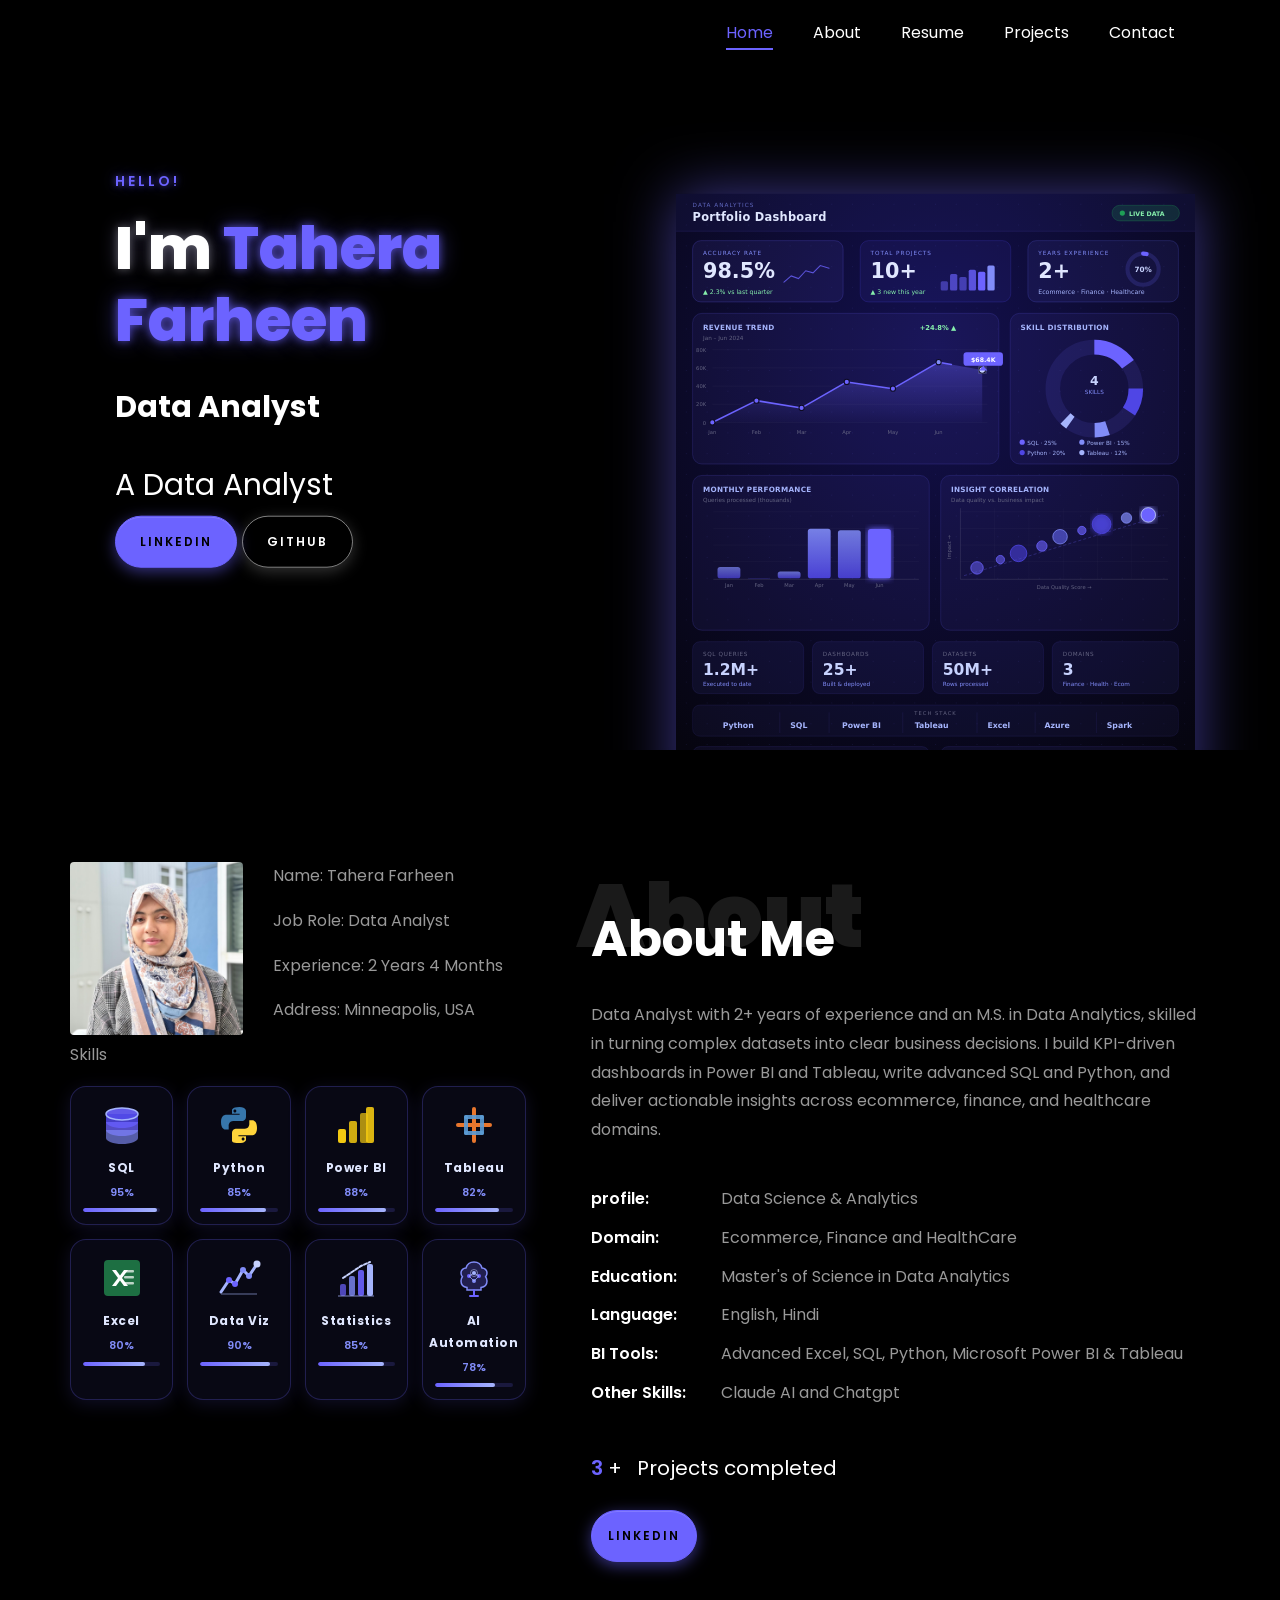
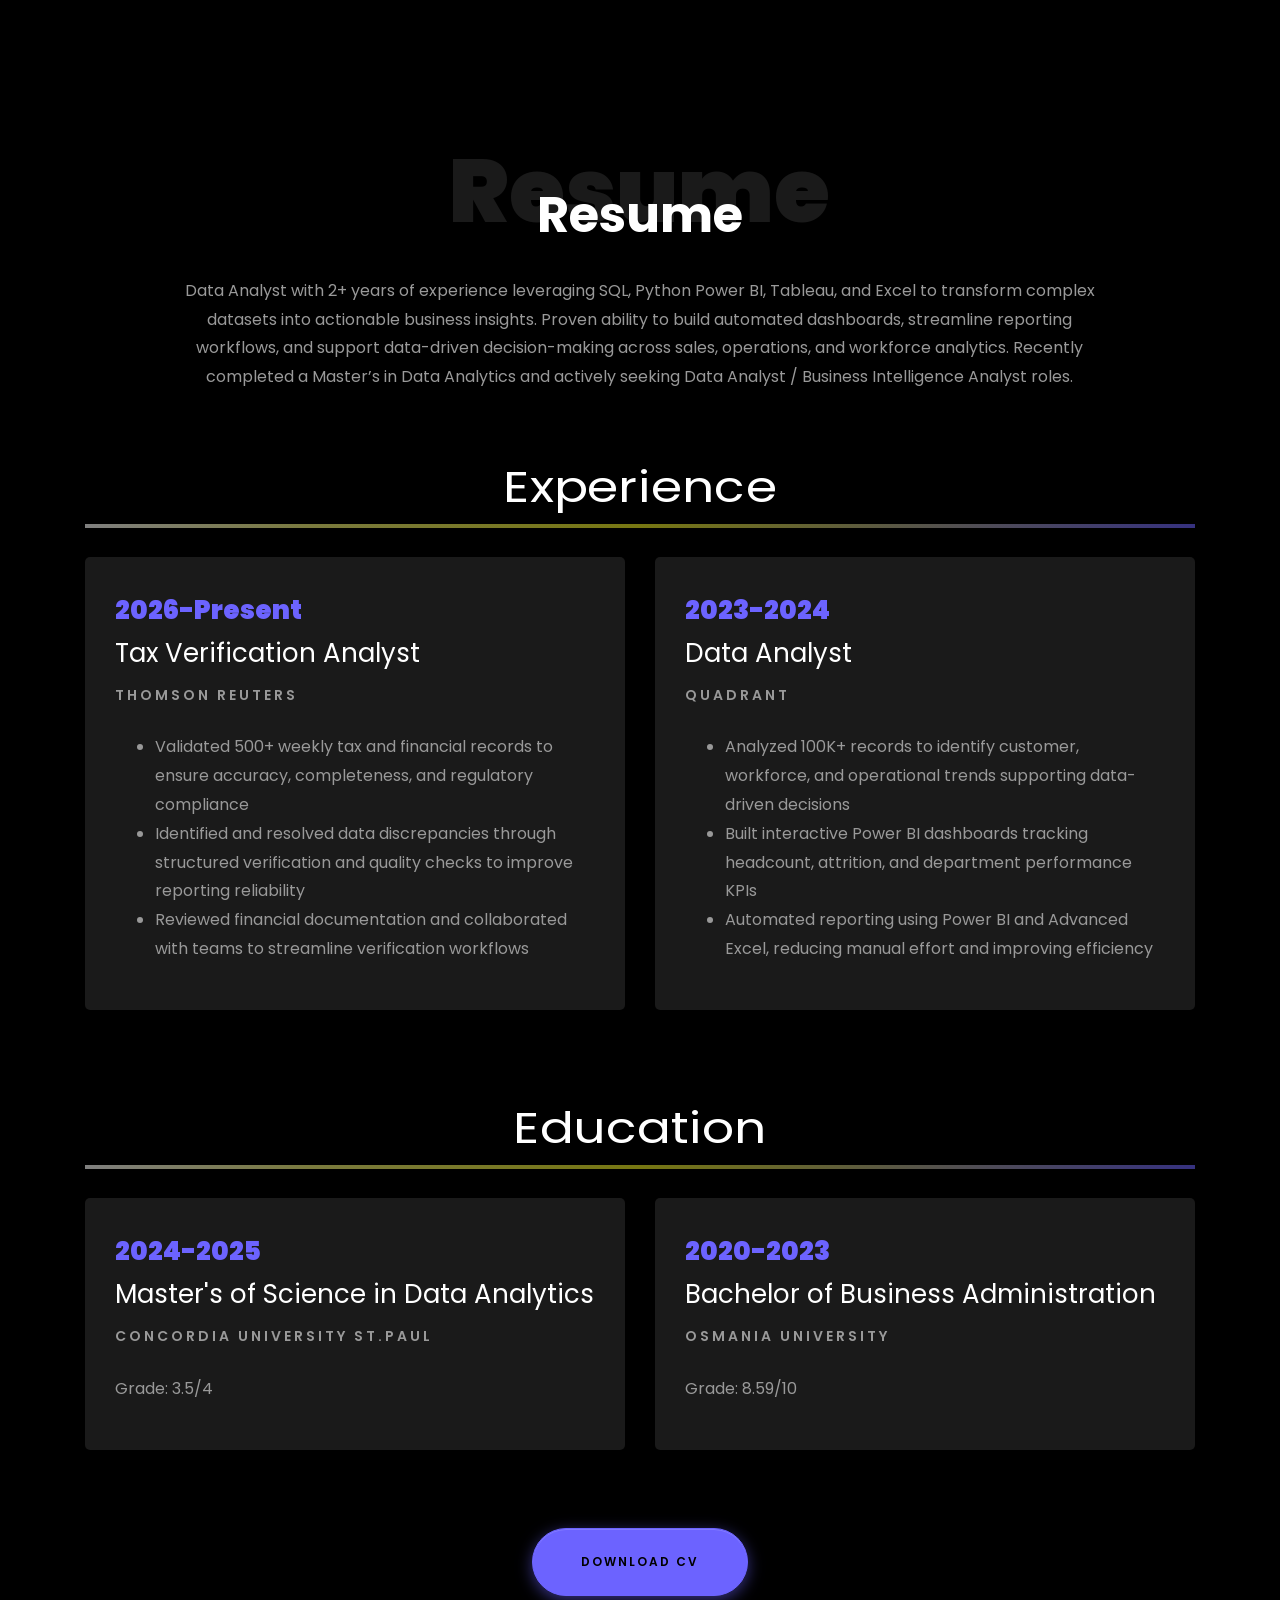
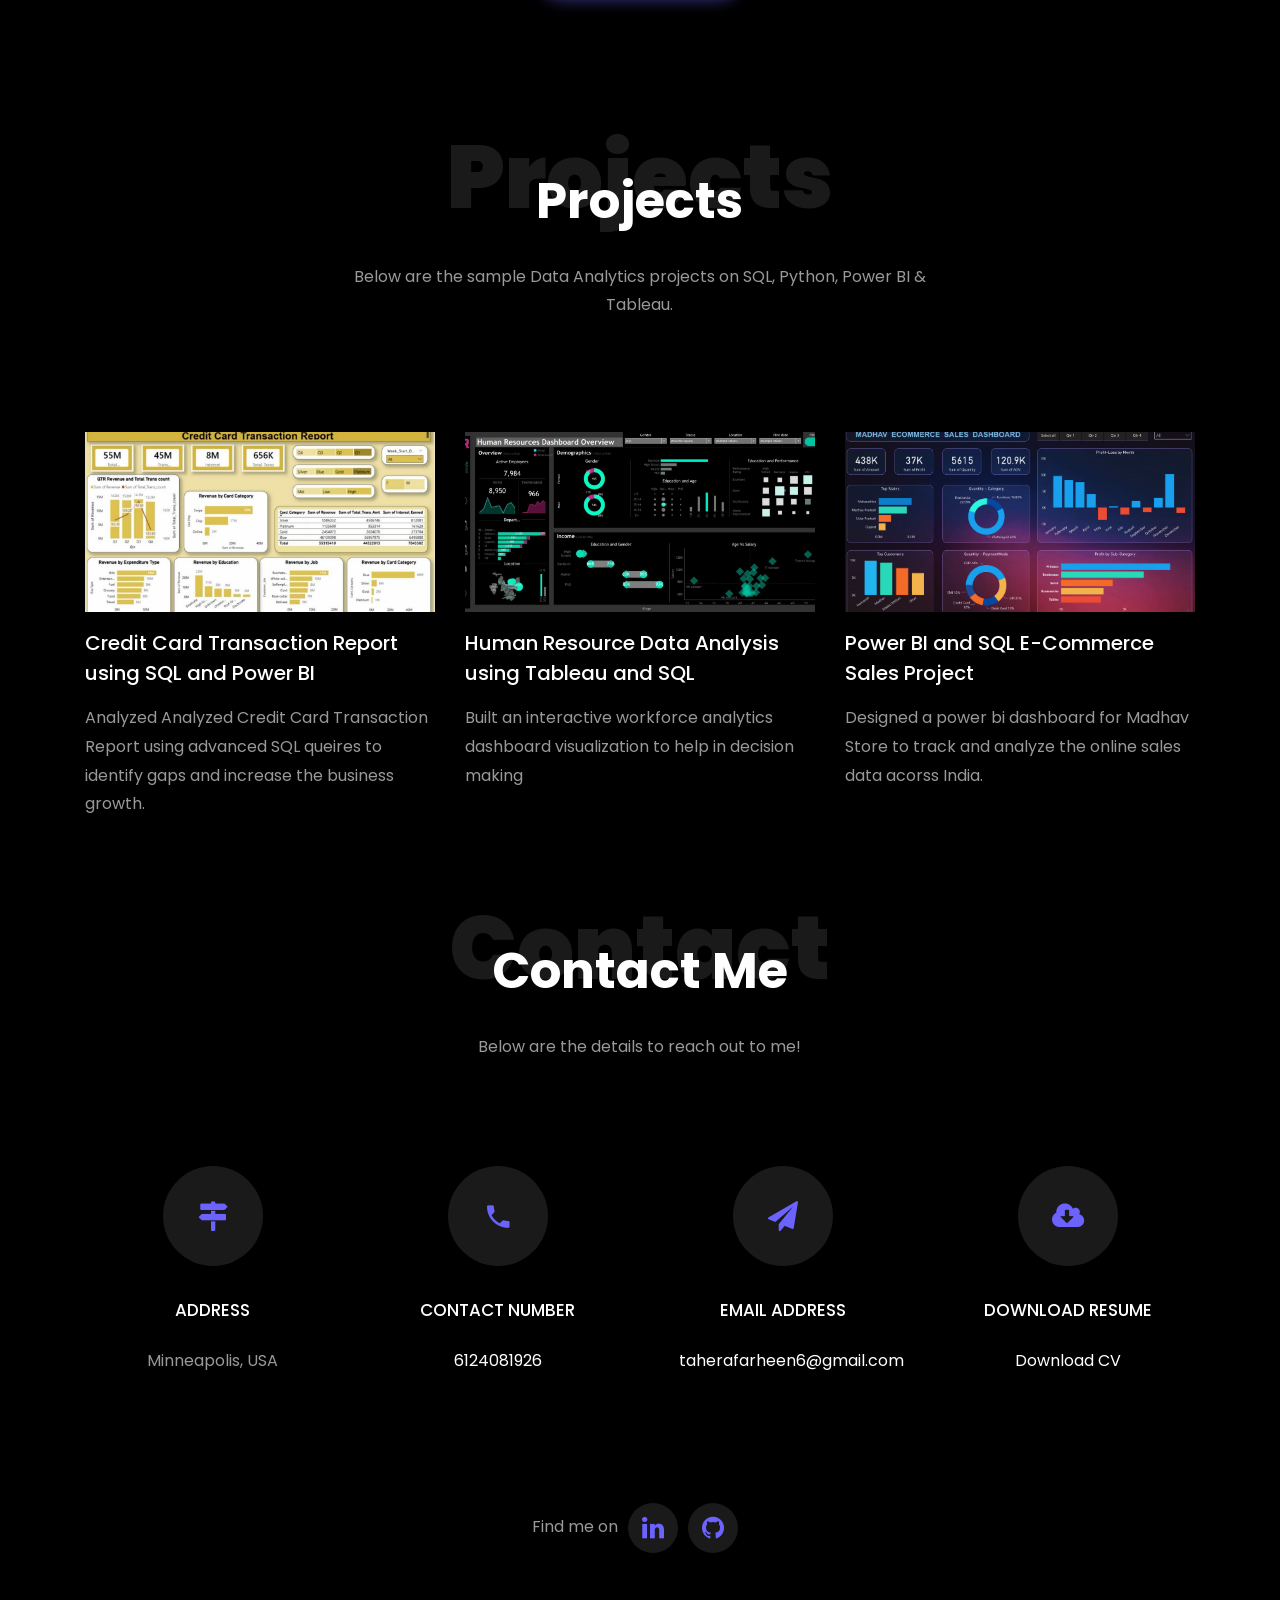
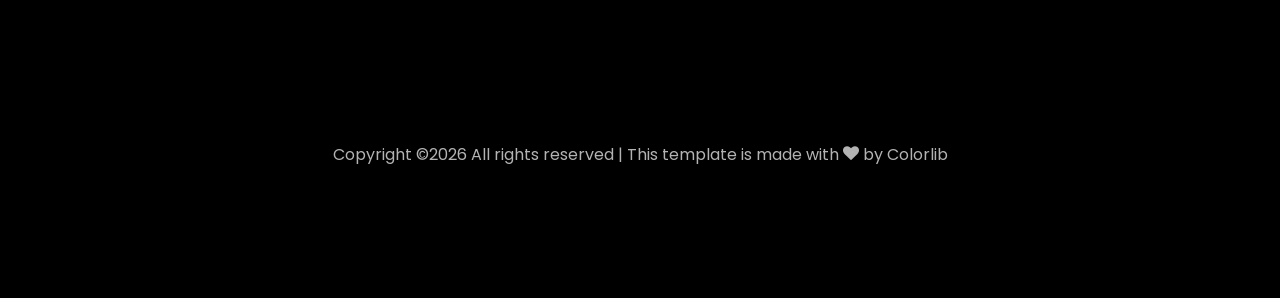
==== commit 3dc5ee5f: "Update index.html update" ====
--- a/index.html
+++ b/index.html
@@ -694,11 +694,11 @@
         <div class="row d-flex">
           <div class="col-md-4 d-flex ftco-animate">
           	<div class="blog-entry justify-content-end">
-              <a href="https://github.com/taherafarheen6-dot/PowerBI-Credit-Card-Reporting" class="block-20 zoom-effect" style="background-image: url('images/proj_1.jpg');">
+              <a href="https://app.powerbi.com/groups/me/reports/656c3f87-165d-44a1-8065-3778ed2993c5/e955f08eb4aa0867e807?ctid=954ce605-40a5-4ea8-810d-7ad186d31f58&experience=power-bi&bookmarkGuid=66cb0a37-b268-4da4-a8d6-0259d45387f1" class="block-20 zoom-effect" style="background-image: url('images/proj_1.jpg');">
               </a>
               <div class="text mt-3 float-right d-block">
 
-                <h3 class="heading"><a href="https://github.com/taherafarheen6-dot/PowerBI-Credit-Card-Reporting">Credit Card Transaction Report using SQL and Power BI</a></h3>
+                <h3 class="heading"><a href="https://app.powerbi.com/groups/me/reports/656c3f87-165d-44a1-8065-3778ed2993c5/e955f08eb4aa0867e807?ctid=954ce605-40a5-4ea8-810d-7ad186d31f58&experience=power-bi&bookmarkGuid=66cb0a37-b268-4da4-a8d6-0259d45387f1">Credit Card Transaction Report using SQL and Power BI</a></h3>
                 <p>Analyzed Analyzed Credit Card Transaction Report using advanced SQL queires to identify gaps and increase the business growth.</p>
               </div>
             </div>
@@ -716,11 +716,11 @@
           </div>
           <div class="col-md-4 d-flex ftco-animate">
           	<div class="blog-entry">
-              <a href="https://github.com/taherafarheen6-dot/E-Commerce-Sales" class="block-20 zoom-effect" style="background-image: url('images/proj_3.jpg');">
+              <a href="https://app.powerbi.com/groups/efd36eb2-4b78-45c7-8ba5-8052cdee312f/reports/6d06561a-8584-4faf-a2d6-7050b337e5ed/28e9d43b0d7bd107a423?ctid=954ce605-40a5-4ea8-810d-7ad186d31f58&experience=power-bi" class="block-20 zoom-effect" style="background-image: url('images/proj_3.jpg');">
               </a>
               <div class="text mt-3 float-right d-block">
 
-                <h3 class="heading"><a href="https://github.com/taherafarheen6-dot/E-Commerce-Sales">Power BI and SQL E-Commerce Sales Project</a></h3>
+                <h3 class="heading"><a href="https://app.powerbi.com/groups/efd36eb2-4b78-45c7-8ba5-8052cdee312f/reports/6d06561a-8584-4faf-a2d6-7050b337e5ed/28e9d43b0d7bd107a423?ctid=954ce605-40a5-4ea8-810d-7ad186d31f58&experience=power-bi">Power BI and SQL E-Commerce Sales Project</a></h3>
                 <p>Designed a power bi dashboard for Madhav Store to track and analyze the online sales data acorss India.</p>
               </div>
             </div>
